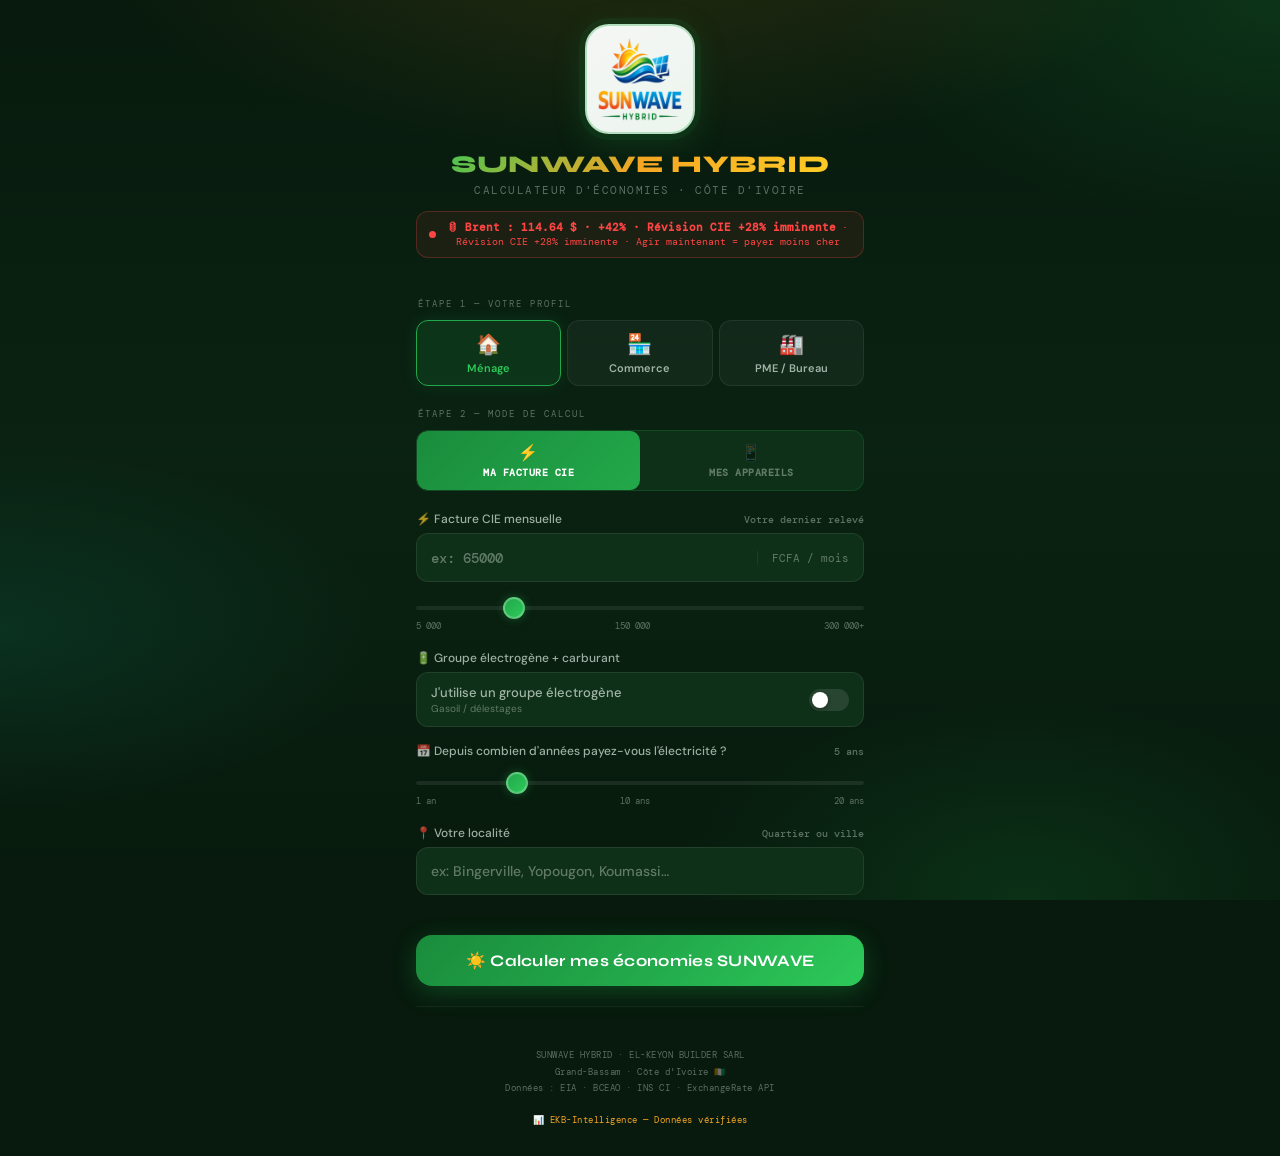
==== Calculateur.html @ 0685ce22 "Ajout calculateur SUNWAVE" ====
<!DOCTYPE html>
<html lang="fr">
<head>
<meta charset="UTF-8">
<meta name="viewport" content="width=device-width,initial-scale=1,maximum-scale=1,user-scalable=no,viewport-fit=cover">
<meta name="theme-color" content="#071A0D">
<meta name="apple-mobile-web-app-capable" content="yes">
<meta name="description" content="Calculez vos économies avec SUNWAVE HYBRID — Énergie solaire Côte d'Ivoire">
<title>SUNWAVE — Calculateur d'Économies</title>
<link href="https://fonts.googleapis.com/css2?family=Syne:wght@400;600;700;800&family=DM+Sans:wght@300;400;500;600&family=DM+Mono:wght@400;500&display=swap" rel="stylesheet">
<style>
/* ═══════════════════════════════════════════════
   SUNWAVE HYBRID — Calculateur d'Économies
   Design : African Solar Premium · Mobile-first
   ═══════════════════════════════════════════════ */
:root{
  /* Soleil */
  --sun:#F5A623; --sun2:#FF7A00; --sun3:#FFD426;
  /* Vert SUNWAVE — couleur principale */
  --leaf:#1A8C3C; --leaf2:#22A84A; --leaf3:#2DC95A;
  --leaf-light:#E8F7EC; --leaf-pale:#F0FAF2;
  /* Ciel / accent */
  --sky:#18CFAA; --sky2:#0BA888;
  /* Fond — vert très sombre, pas noir */
  --dark:#071A0D; --dark2:#0A2212; --dark3:#0D2A17;
  --panel:#0F3018; --panel2:#123820;
  /* Texte sur fond vert sombre */
  --txt:#E6F5EA; --txt2:rgba(230,245,234,.68); --txt3:rgba(230,245,234,.38);
  /* Status */
  --green:#2DC95A; --green2:#00E896;
  --red:#FF4444; --orange:#FF8C35;
  /* Bordures vertes */
  --border:rgba(34,168,74,.2); --border2:rgba(34,168,74,.4);
  --border-sun:rgba(245,166,35,.25);
  --r:16px; --r2:12px; --r3:8px;
  --safeB:env(safe-area-inset-bottom,12px);
}
*{margin:0;padding:0;box-sizing:border-box;-webkit-tap-highlight-color:transparent;}
html{scroll-behavior:smooth;}
body{
  font-family:'DM Sans',sans-serif;
  background:var(--dark);
  color:var(--txt);
  min-height:100vh;
  overflow-x:hidden;
}

/* ── FOND ANIMÉ ── */
body::before{
  content:'';position:fixed;inset:0;z-index:0;
  background:
    radial-gradient(ellipse 80% 50% at 50% -10%, rgba(245,166,35,.14) 0%, transparent 55%),
    radial-gradient(ellipse 70% 50% at 100% 0%, rgba(34,168,74,.18) 0%, transparent 50%),
    radial-gradient(ellipse 60% 40% at 0% 70%, rgba(24,207,170,.1) 0%, transparent 50%),
    radial-gradient(ellipse 50% 40% at 80% 100%, rgba(26,140,60,.2) 0%, transparent 55%),
    linear-gradient(180deg,#071A0D 0%,#0A2212 50%,#071A0D 100%);
  pointer-events:none;
}

/* Particules solaires */
.solar-particles{position:fixed;inset:0;z-index:-1;pointer-events:none;overflow:hidden;}
.sp{position:absolute;border-radius:50%;animation:float linear infinite;}
@keyframes float{
  0%{transform:translateY(110vh) rotate(0deg);opacity:0;}
  10%{opacity:.6;}
  90%{opacity:.3;}
  100%{transform:translateY(-10vh) rotate(360deg);opacity:0;}
}

/* ── WRAPPER ── */
.wrap{position:relative;z-index:2;max-width:480px;margin:0 auto;padding:0 16px calc(var(--safeB) + 20px);}

/* ── HEADER ── */
.header{
  padding:24px 0 20px;
  text-align:center;
}
.logo-wrap{
  width:110px;height:110px;margin:0 auto 16px;
  border-radius:24px;overflow:hidden;
  background:linear-gradient(145deg,rgba(255,255,255,.96),rgba(240,250,242,.98));
  border:2px solid rgba(34,168,74,.3);
  box-shadow:
    0 0 0 6px rgba(34,168,74,.08),
    0 8px 32px rgba(26,140,60,.25),
    0 2px 8px rgba(0,0,0,.15);
  display:flex;align-items:center;justify-content:center;
  padding:10px;
}
.logo-wrap img{width:100%;height:100%;object-fit:contain;display:block;}
.brand{font-family:'Syne',sans-serif;font-size:24px;font-weight:800;
  background:linear-gradient(135deg,var(--leaf3),var(--sun),var(--sun3));
  -webkit-background-clip:text;-webkit-text-fill-color:transparent;
  letter-spacing:.5px;margin-bottom:4px;}
.tagline{font-size:11px;color:var(--txt3);letter-spacing:1.5px;text-transform:uppercase;
  font-family:'DM Mono',monospace;margin-bottom:14px;}

/* ── ALERTE MARCHÉ ── */
.market-alert{
  display:flex;align-items:center;gap:8px;
  background:rgba(255,68,68,.08);border:1px solid rgba(255,68,68,.25);
  border-radius:var(--r2);padding:8px 12px;margin-bottom:20px;
  animation:pulseAlert 3s ease-in-out infinite;
}
@keyframes pulseAlert{0%,100%{border-color:rgba(255,68,68,.25)}50%{border-color:rgba(255,68,68,.5)}}
.ma-dot{width:7px;height:7px;border-radius:50%;background:var(--red);flex-shrink:0;
  animation:blink 1s steps(1) infinite;}
@keyframes blink{0%,100%{opacity:1}50%{opacity:.2}}
.ma-txt{font-family:'DM Mono',monospace;font-size:10px;color:var(--red);flex:1;line-height:1.4;}
.ma-brent{font-weight:700;font-size:11px;}

/* ── PROFIL SELECTOR ── */
.section-label{
  font-family:'DM Mono',monospace;font-size:9px;letter-spacing:2px;
  text-transform:uppercase;color:var(--txt3);margin-bottom:10px;
  padding-left:2px;
}
.profile-tabs{display:grid;grid-template-columns:repeat(3,1fr);gap:6px;margin-bottom:22px;}
.ptab{
  padding:10px 6px;border-radius:var(--r2);border:1.5px solid rgba(255,255,255,.07);
  background:rgba(255,255,255,.04);text-align:center;cursor:pointer;
  transition:all .2s;user-select:none;-webkit-user-select:none;
  font-family:inherit;color:inherit;width:100%;
  display:flex;flex-direction:column;align-items:center;justify-content:center;
}
.ptab *{pointer-events:none;}
.ptab-profile *{pointer-events:none;}
.ptab-amp *{pointer-events:none;}
.ptab:active{transform:scale(.96);}
.ptab.active{
  background:rgba(34,168,74,.15);border-color:var(--leaf2);
  box-shadow:0 0 16px rgba(34,168,74,.15);
}
.ptab-ico{font-size:20px;display:block;margin-bottom:4px;}
.ptab-lbl{font-size:11px;font-weight:600;color:var(--txt2);}
.ptab.active .ptab-lbl{color:var(--leaf3);}

/* ── INPUTS ── */
.input-group{margin-bottom:16px;}
.ig-label{
  font-size:12px;font-weight:500;color:var(--txt2);
  margin-bottom:6px;display:flex;align-items:center;gap:5px;
}
.ig-tip{font-size:10px;color:var(--txt3);margin-left:auto;font-family:'DM Mono',monospace;}
.input-row{display:flex;align-items:center;gap:0;
  background:var(--panel);border:1.5px solid rgba(255,255,255,.08);
  border-radius:var(--r2);overflow:hidden;transition:border-color .2s;}
.input-row:focus-within{border-color:var(--sun);}
.input-row input{
  flex:1;padding:13px 14px;background:transparent;border:none;outline:none;
  font-family:'DM Mono',monospace;font-size:16px;font-weight:500;color:var(--txt);
}
.input-row input::placeholder{color:var(--txt3);font-size:14px;}
.input-unit{
  padding:0 14px;font-family:'DM Mono',monospace;font-size:11px;
  color:var(--txt3);white-space:nowrap;border-left:1px solid rgba(255,255,255,.06);
}

/* Slider */
.slider-wrap{padding:4px 0 2px;}
.slider{
  width:100%;height:4px;border-radius:2px;
  background:rgba(255,255,255,.08);outline:none;
  -webkit-appearance:none;cursor:pointer;
}
.slider::-webkit-slider-thumb{
  -webkit-appearance:none;width:22px;height:22px;border-radius:50%;
  background:linear-gradient(135deg,var(--leaf2),var(--leaf3));
  box-shadow:0 0 10px rgba(34,168,74,.4);cursor:pointer;
  border:2px solid rgba(255,255,255,.25);
}
.slider-vals{display:flex;justify-content:space-between;
  font-family:'DM Mono',monospace;font-size:9px;color:var(--txt3);margin-top:5px;}

/* Toggle groupe */
.toggle-row{display:flex;align-items:center;justify-content:space-between;
  padding:11px 14px;background:var(--panel);border:1.5px solid rgba(255,255,255,.08);
  border-radius:var(--r2);cursor:pointer;transition:all .2s;}
.toggle-row.on{background:rgba(245,166,35,.08);border-color:rgba(245,166,35,.25);}
.tr-label{font-size:13px;font-weight:500;color:var(--txt2);}
.tr-sub{font-size:10px;color:var(--txt3);margin-top:1px;}
.tr-toggle{width:40px;height:22px;border-radius:11px;background:rgba(255,255,255,.1);
  position:relative;transition:background .2s;flex-shrink:0;}
.tr-toggle.on{background:var(--leaf2);}
.tr-knob{position:absolute;top:3px;left:3px;width:16px;height:16px;border-radius:50%;
  background:#fff;transition:transform .2s;box-shadow:0 1px 4px rgba(0,0,0,.3);}
.tr-toggle.on .tr-knob{transform:translateX(18px);}

/* ── BOUTON CALCULER ── */
.btn-calc{
  width:100%;padding:16px;margin:24px 0 0;border:none;border-radius:var(--r);
  background:linear-gradient(135deg,var(--leaf),var(--leaf2),var(--leaf3));
  font-family:'Syne',sans-serif;font-size:16px;font-weight:700;
  color:#fff;cursor:pointer;letter-spacing:.3px;
  box-shadow:0 6px 24px rgba(34,168,74,.3);
  transition:all .2s;position:relative;overflow:hidden;
}
.btn-calc::after{
  content:'';position:absolute;inset:0;
  background:linear-gradient(135deg,rgba(255,255,255,.15),transparent);
  opacity:0;transition:opacity .2s;
}
.btn-calc:active{transform:scale(.98);box-shadow:0 2px 12px rgba(245,166,35,.2);}
.btn-calc:active::after{opacity:1;}

/* ── RÉSULTATS ── */
.results{
  margin-top:24px;display:none;
  animation:slideUp .4s cubic-bezier(.16,1,.3,1);
}
.results.show{display:block;}
@keyframes slideUp{from{opacity:0;transform:translateY(20px)}to{opacity:1;transform:none}}

/* Header résultat */
.result-header{
  background:linear-gradient(135deg,rgba(0,232,150,.08),rgba(24,207,170,.05));
  border:1px solid rgba(0,232,150,.2);border-radius:var(--r);
  padding:18px;margin-bottom:12px;text-align:center;
}
.rh-label{font-family:'DM Mono',monospace;font-size:9px;letter-spacing:2px;
  text-transform:uppercase;color:var(--green);margin-bottom:6px;}
.rh-pack{font-family:'Syne',sans-serif;font-size:20px;font-weight:800;color:var(--sun);margin-bottom:2px;}
.rh-desc{font-size:12px;color:var(--txt3);}

/* Grille KPI résultats */
.res-grid{display:grid;grid-template-columns:1fr 1fr;gap:8px;margin-bottom:12px;}
.res-card{background:var(--panel);border:1px solid rgba(34,168,74,.12);
  border-radius:var(--r2);padding:13px;}
.rc-label{font-family:'DM Mono',monospace;font-size:8px;letter-spacing:1px;
  text-transform:uppercase;color:var(--txt3);margin-bottom:6px;}
.rc-val{font-family:'Syne',sans-serif;font-size:20px;font-weight:800;line-height:1;}
.rc-sub{font-size:10px;color:var(--txt3);margin-top:3px;}
.rc-green{color:var(--green2);}
.rc-sun{color:var(--sun);}
.rc-sky{color:var(--sky);}
.rc-red{color:var(--red);}

/* Comparaison 5 ans */
.comparison{background:var(--panel);border:1px solid rgba(255,255,255,.07);
  border-radius:var(--r2);padding:14px;margin-bottom:12px;}
.comp-title{font-family:'DM Mono',monospace;font-size:9px;letter-spacing:1.5px;
  text-transform:uppercase;color:var(--txt3);margin-bottom:12px;}
.comp-row{display:flex;align-items:center;gap:10px;margin-bottom:8px;}
.comp-row:last-child{margin-bottom:0;}
.cr-label{font-size:12px;color:var(--txt2);width:100px;flex-shrink:0;}
.cr-bar-wrap{flex:1;height:8px;background:rgba(255,255,255,.06);border-radius:4px;overflow:hidden;}
.cr-bar{height:100%;border-radius:4px;transition:width 1.2s cubic-bezier(.16,1,.3,1);}
.cr-val{font-family:'DM Mono',monospace;font-size:11px;font-weight:600;
  text-align:right;flex-shrink:0;min-width:70px;}

/* Alerte tension marché */
.market-tension{
  background:rgba(255,140,53,.07);border:1px solid rgba(255,140,53,.2);
  border-radius:var(--r2);padding:12px;margin-bottom:12px;
}
.mt-header{display:flex;align-items:center;gap:7px;margin-bottom:6px;}
.mt-ico{font-size:14px;}
.mt-title{font-family:'DM Mono',monospace;font-size:9px;letter-spacing:1.5px;
  text-transform:uppercase;color:var(--orange);font-weight:700;}
.mt-body{font-size:11px;color:var(--txt2);line-height:1.7;}
.mt-highlight{color:var(--orange);font-weight:600;}
.mt-red{color:var(--red);font-weight:700;}

/* CTA WhatsApp */
.cta-wrap{margin-top:8px;}
.btn-whatsapp{
  width:100%;padding:15px 20px;border:none;border-radius:var(--r);
  background:linear-gradient(135deg,#128C7E,#25D366);
  font-family:'Syne',sans-serif;font-size:15px;font-weight:700;
  color:#fff;cursor:pointer;letter-spacing:.3px;
  box-shadow:0 6px 20px rgba(37,211,102,.2);
  display:flex;align-items:center;justify-content:center;gap:8px;
  text-decoration:none;transition:all .2s;
}
.btn-whatsapp:active{transform:scale(.98);}
.btn-wa-ico{font-size:20px;}

.cta-note{text-align:center;font-size:10px;color:var(--txt3);margin-top:8px;
  font-family:'DM Mono',monospace;}

/* Recommencer */
.btn-reset{
  width:100%;padding:12px;margin-top:8px;border:1.5px solid rgba(255,255,255,.1);
  border-radius:var(--r2);background:transparent;font-family:'DM Sans',sans-serif;
  font-size:13px;color:var(--txt3);cursor:pointer;transition:all .2s;
}
.btn-reset:active{background:rgba(255,255,255,.04);}

/* Footer */
.footer{text-align:center;padding:20px 0 8px;
  font-family:'DM Mono',monospace;font-size:9px;color:var(--txt3);
  letter-spacing:.5px;line-height:1.8;}
.footer a{color:var(--sun);text-decoration:none;}

/* Divider */
.divider{height:1px;background:rgba(255,255,255,.06);margin:20px 0;}

/* Séparateur section */
.section-sep{display:flex;align-items:center;gap:10px;margin:18px 0 14px;}
.sep-line{flex:1;height:1px;background:rgba(255,255,255,.06);}
.sep-ico{font-size:16px;}

/* Highlight économie totale */
.eco-hero{
  background:linear-gradient(135deg,rgba(45,201,90,.12),rgba(0,232,150,.07));
  border:1px solid rgba(45,201,90,.3);border-radius:var(--r);
  padding:16px;text-align:center;margin-bottom:12px;
}
.eco-hero-label{font-family:'DM Mono',monospace;font-size:9px;letter-spacing:2px;
  text-transform:uppercase;color:var(--leaf3);margin-bottom:6px;}
.eco-hero-val{font-family:'Syne',sans-serif;font-size:36px;font-weight:800;
  color:var(--leaf3);line-height:1;margin-bottom:4px;}
.eco-hero-sub{font-size:12px;color:var(--txt3);}
.eco-hero-5ans{font-family:'Syne',sans-serif;font-size:14px;font-weight:700;
  color:var(--sky);margin-top:8px;}
/* ══════════════════════════════════════════
   SIMULATEUR APPAREILS
   ══════════════════════════════════════════ */

/* Bouton bascule mode */
.mode-toggle-wrap{
  display:flex;gap:0;margin-bottom:20px;
  background:var(--panel);border:1.5px solid var(--border);
  border-radius:var(--r2);overflow:hidden;
}
.mode-btn{
  flex:1;padding:11px 8px;text-align:center;cursor:pointer;
  font-family:'DM Mono',monospace;font-size:10px;font-weight:600;
  letter-spacing:.5px;text-transform:uppercase;color:var(--txt3);
  transition:all .2s;border:none;background:transparent;
  user-select:none;-webkit-user-select:none;
}
.mode-btn *{pointer-events:none;}
.mode-btn.active{
  background:linear-gradient(135deg,var(--leaf),var(--leaf2));
  color:#fff;border-radius:calc(var(--r2) - 2px);
}
.mode-btn .mb-ico{font-size:16px;display:block;margin-bottom:3px;}

@keyframes pgIn{from{opacity:0;transform:translateY(6px)}to{opacity:1;transform:none}}
/* Panel mode */
.mode-panel{display:none;}
.mode-panel.active{display:block;animation:pgIn .25s ease;}

/* Grille appareils */
.appareils-grid{display:flex;flex-direction:column;gap:8px;margin-bottom:16px;}

.appareil-card{
  background:var(--panel);border:1.5px solid rgba(255,255,255,.06);
  border-radius:var(--r2);overflow:hidden;transition:border-color .2s;
}
.appareil-card.has-qty{border-color:var(--leaf);box-shadow:0 0 12px rgba(34,168,74,.1);}

.ac-header{
  display:flex;align-items:center;gap:10px;padding:11px 12px;cursor:pointer;
}
.ac-ico{font-size:22px;flex-shrink:0;width:32px;text-align:center;}
.ac-info{flex:1;}
.ac-nom{font-size:13px;font-weight:600;color:var(--txt);}
.ac-watts{font-family:'DM Mono',monospace;font-size:9px;color:var(--txt3);margin-top:1px;}
.ac-right{display:flex;align-items:center;gap:8px;flex-shrink:0;}

/* Stepper +/- */
.stepper{display:flex;align-items:center;gap:0;
  background:rgba(255,255,255,.06);border-radius:20px;overflow:hidden;}
.step-btn{
  width:30px;height:30px;border:none;background:transparent;
  color:var(--txt2);font-size:18px;cursor:pointer;
  display:flex;align-items:center;justify-content:center;
  transition:background .15s;font-weight:300;
}
.step-btn:active{background:rgba(34,168,74,.2);}
.step-val{
  font-family:'DM Mono',monospace;font-size:14px;font-weight:700;
  color:var(--txt);min-width:24px;text-align:center;
}
.appareil-card.has-qty .step-val{color:var(--leaf3);}

/* Options puissance (dépliable) */
.ac-options{
  display:none;padding:0 12px 12px;
  border-top:1px solid rgba(255,255,255,.05);
}
.ac-options.open{display:block;}
.ac-opt-label{font-family:'DM Mono',monospace;font-size:9px;color:var(--txt3);
  letter-spacing:1px;text-transform:uppercase;margin-bottom:7px;padding-top:10px;}
.power-chips{display:flex;gap:6px;flex-wrap:wrap;}
.pchip{
  padding:5px 12px;border-radius:20px;border:1.5px solid rgba(255,255,255,.08);
  background:rgba(255,255,255,.04);font-family:'DM Mono',monospace;
  font-size:10px;color:var(--txt3);cursor:pointer;transition:all .15s;
}
.pchip.sel{background:rgba(34,168,74,.15);border-color:var(--leaf2);color:var(--leaf3);}

/* Heures d'utilisation */
.ac-heures{display:flex;align-items:center;gap:8px;margin-top:10px;}
.ac-h-label{font-size:11px;color:var(--txt2);flex:1;}
.ac-h-val{font-family:'DM Mono',monospace;font-size:11px;color:var(--sun);
  font-weight:700;min-width:28px;text-align:right;}

/* Total kWh live */
.kwh-live{
  background:rgba(245,166,35,.07);border:1px solid rgba(245,166,35,.2);
  border-radius:var(--r2);padding:12px 14px;margin-bottom:14px;
  display:flex;align-items:center;gap:10px;
}
.kwhl-ico{font-size:20px;flex-shrink:0;}
.kwhl-body{flex:1;}
.kwhl-label{font-family:'DM Mono',monospace;font-size:9px;color:var(--txt3);
  letter-spacing:1px;text-transform:uppercase;margin-bottom:3px;}
.kwhl-val{font-family:'Syne',sans-serif;font-size:22px;font-weight:800;color:var(--sun);}
.kwhl-sub{font-size:10px;color:var(--txt3);margin-top:1px;}
.kwhl-right{text-align:right;flex-shrink:0;}
.kwhl-fcfa{font-family:'Syne',sans-serif;font-size:16px;font-weight:700;color:var(--leaf3);}
.kwhl-fcfa-label{font-size:9px;color:var(--txt3);font-family:'DM Mono',monospace;}

/* Bouton "utiliser ce calcul" */
.btn-use-sim{
  width:100%;padding:12px;border:1.5px solid var(--leaf2);
  border-radius:var(--r2);background:rgba(34,168,74,.08);
  font-family:'DM Sans',sans-serif;font-size:13px;font-weight:600;
  color:var(--leaf3);cursor:pointer;transition:all .2s;
  display:flex;align-items:center;justify-content:center;gap:6px;
}
.btn-use-sim:active{background:rgba(34,168,74,.15);}
</style>
</head>
<body>

<!-- Particules solaires -->
<div class="solar-particles" id="particles"></div>

<div class="wrap">

  <!-- ── HEADER ── -->
  <div class="header">
    <div class="logo-wrap">
      <img src="[data-uri]" alt="SUNWAVE HYBRID">
    </div>
    <div class="brand">SUNWAVE HYBRID</div>
    <div class="tagline">Calculateur d'Économies · Côte d'Ivoire</div>

    <!-- Alerte marché live -->
    <div class="market-alert">
      <div class="ma-dot"></div>
      <div class="ma-txt">
        <span class="ma-brent" id="brent-display">🛢 Brent : chargement...</span>
        · Révision CIE +28% imminente · Agir maintenant = payer moins cher
      </div>
    </div>
  </div>

  <!-- ── ÉTAPE 1 : PROFIL ── -->
  <div class="section-label">Étape 1 — Votre profil</div>
  <div class="profile-tabs">
    <button class="ptab ptab-profile active" onclick="setProfile('menage')" id="tab-menage" type="button">
      <span class="ptab-ico">🏠</span>
      <span class="ptab-lbl">Ménage</span>
    </button>
    <button class="ptab ptab-profile" onclick="setProfile('commerce')" id="tab-commerce" type="button">
      <span class="ptab-ico">🏪</span>
      <span class="ptab-lbl">Commerce</span>
    </button>
    <button class="ptab ptab-profile" onclick="setProfile('pme')" id="tab-pme" type="button">
      <span class="ptab-ico">🏭</span>
      <span class="ptab-lbl">PME / Bureau</span>
    </button>
  </div>

  <!-- ── ÉTAPE 2 : MODE DE CALCUL ── -->
  <div class="section-label">Étape 2 — Mode de calcul</div>

  <div class="mode-toggle-wrap">
    <button class="mode-btn active" id="mode-btn-cie" onclick="setMode('cie')">
      <span class="mb-ico">⚡</span>Ma facture CIE
    </button>
    <button class="mode-btn" id="mode-btn-appareils" onclick="setMode('appareils')">
      <span class="mb-ico">📱</span>Mes appareils
    </button>
  </div>

  <!-- ══ MODE A : FACTURE CIE ══ -->
  <div class="mode-panel active" id="panel-cie">

    <!-- Facture CIE -->
    <div class="input-group">
      <div class="ig-label">
        ⚡ Facture CIE mensuelle
        <span class="ig-tip">Votre dernier relevé</span>
      </div>
      <div class="input-row">
        <input type="number" id="cie-input" placeholder="ex: 65000" inputmode="numeric"
          oninput="updateSliderFromInput('cie')" min="5000" max="500000">
        <div class="input-unit">FCFA / mois</div>
      </div>
      <div class="slider-wrap" style="margin-top:8px">
        <input type="range" class="slider" id="cie-slider"
          min="5000" max="300000" step="5000" value="65000"
          oninput="updateInputFromSlider('cie')">
        <div class="slider-vals"><span>5 000</span><span>150 000</span><span>300 000+</span></div>
      </div>
    </div>

    <!-- Groupe électrogène -->
    <div class="input-group" id="groupe-section">
      <div class="ig-label">🔋 Groupe électrogène + carburant</div>
      <div class="toggle-row" id="groupe-toggle" onclick="toggleGroupe()">
        <div>
          <div class="tr-label">J'utilise un groupe électrogène</div>
          <div class="tr-sub">Gasoil / délestages</div>
        </div>
        <div class="tr-toggle" id="groupe-knob"><div class="tr-knob"></div></div>
      </div>
      <div id="groupe-input-wrap" style="display:none;margin-top:8px">
        <div class="input-row">
          <input type="number" id="groupe-input" placeholder="ex: 45000" inputmode="numeric"
            oninput="updateSliderFromInput('groupe')" min="0" max="300000">
          <div class="input-unit">FCFA / mois</div>
        </div>
        <div class="slider-wrap" style="margin-top:8px">
          <input type="range" class="slider" id="groupe-slider"
            min="0" max="200000" step="5000" value="45000"
            oninput="updateInputFromSlider('groupe')">
          <div class="slider-vals"><span>0</span><span>100 000</span><span>200 000+</span></div>
        </div>
      </div>
    </div>

  </div><!-- /panel-cie -->

  <!-- ══ MODE B : SIMULATEUR APPAREILS ══ -->
  <div class="mode-panel" id="panel-appareils">

    <div style="font-size:11px;color:var(--txt3);margin-bottom:14px;font-family:'DM Mono',monospace;line-height:1.6;">
      Renseignez vos appareils · le système calcule votre consommation réelle et estime votre facture CIE.
    </div>

    <!-- Calibre compteur à carte -->
    <div class="input-group" style="margin-bottom:14px;">
      <div class="ig-label">⚡ Calibre de votre compteur CIE
        <span class="ig-tip">Sur votre compteur ou reçu de recharge</span>
      </div>
      <div style="display:grid;grid-template-columns:repeat(3,1fr);gap:6px;">
        <button class="ptab ptab-amp" id="amp-5" onclick="setAmperag(5)" type="button"
          style="padding:8px 4px;">
          <span class="ptab-ico" style="font-size:16px;">🔌</span>
          <span class="ptab-lbl">5 Ampères</span>
          <div style="font-size:9px;color:var(--txt3);margin-top:2px;">Studio · Chambre</div>
        </button>
        <button class="ptab ptab-amp active" id="amp-10" onclick="setAmperag(10)" type="button"
          style="padding:8px 4px;">
          <span class="ptab-ico" style="font-size:16px;">🔌</span>
          <span class="ptab-lbl">10 Ampères</span>
          <div style="font-size:9px;color:var(--txt3);margin-top:2px;">Maison standard</div>
        </button>
        <button class="ptab ptab-amp" id="amp-20" onclick="setAmperag(20)" type="button"
          style="padding:8px 4px;">
          <span class="ptab-ico" style="font-size:16px;">🔌</span>
          <span class="ptab-lbl">20 Ampères</span>
          <div style="font-size:9px;color:var(--txt3);margin-top:2px;">Villa · Commerce</div>
        </button>
      </div>
      <div id="amp-info" style="margin-top:8px;padding:7px 10px;background:rgba(34,168,74,.06);
        border-radius:8px;border-left:2px solid rgba(34,168,74,.2);
        font-size:10px;color:var(--txt3);font-family:'DM Mono',monospace;line-height:1.5;">
        💡 Compteur 10A · Puissance max instantanée : 2 200W · Compatible avec clim 1 unité + frigo + éclairage
      </div>
    </div>

    <!-- Total kWh live -->
    <div class="kwh-live" id="kwh-live-box">
      <div class="kwhl-ico">⚡</div>
      <div class="kwhl-body">
        <div class="kwhl-label">Consommation estimée</div>
        <div class="kwhl-val" id="kwh-total-val">0 kWh</div>
        <div class="kwhl-sub">/mois · <span id="kwh-appareils-count">0 appareil</span></div>
      </div>
      <div class="kwhl-right">
        <div class="kwhl-fcfa" id="kwh-fcfa-val">0 F</div>
        <div class="kwhl-fcfa-label">facture CIE est.</div>
      </div>
    </div>

    <!-- Grille appareils -->
    <div class="appareils-grid" id="appareils-grid">
      <!-- Généré par JS -->
    </div>

    <!-- Bouton transférer vers calcul -->
    <button class="btn-use-sim" onclick="utiliserSimulateur()">
      ✓ Utiliser ces données pour calculer
    </button>

    <!-- Groupe séparé (mode appareils) -->
    <div class="input-group" style="margin-top:12px;">
      <div class="ig-label">🔋 Groupe électrogène + carburant</div>
      <div class="toggle-row" id="groupe-toggle-b" onclick="toggleGroupeB()">
        <div>
          <div class="tr-label">J'utilise un groupe électrogène</div>
          <div class="tr-sub">Gasoil / délestages</div>
        </div>
        <div class="tr-toggle" id="groupe-knob-b"><div class="tr-knob"></div></div>
      </div>
      <div id="groupe-input-wrap-b" style="display:none;margin-top:8px">
        <div class="input-row">
          <input type="number" id="groupe-input-b" placeholder="ex: 45000" inputmode="numeric"
            min="0" max="300000">
          <div class="input-unit">FCFA / mois</div>
        </div>
      </div>
    </div>

  </div><!-- /panel-appareils -->

  <!-- ── DURÉE (commun aux 2 modes) ── -->
  <div class="input-group">
    <div class="ig-label">
      📅 Depuis combien d'années payez-vous l'électricité ?
      <span class="ig-tip" id="duree-display">5 ans</span>
    </div>
    <div class="slider-wrap">
      <input type="range" class="slider" id="duree-slider"
        min="1" max="20" step="1" value="5"
        oninput="updateDuree(this.value)">
      <div class="slider-vals"><span>1 an</span><span>10 ans</span><span>20 ans</span></div>
    </div>
  </div>

  <!-- ── LOCALITÉ ── -->
  <div class="input-group">
    <div class="ig-label">
      📍 Votre localité
      <span class="ig-tip">Quartier ou ville</span>
    </div>
    <div class="input-row">
      <input type="text" id="localite-input"
        placeholder="ex: Bingerville, Yopougon, Koumassi…"
        autocomplete="off" autocorrect="off"
        style="flex:1;padding:13px 14px;background:transparent;border:none;outline:none;
               font-family:'DM Sans',sans-serif;font-size:15px;color:var(--txt);">
    </div>
  </div>

  <!-- ── CALCULER ── -->
  <button class="btn-calc" onclick="calculer()">
    ☀️ Calculer mes économies SUNWAVE
  </button>

  <!-- ── RÉSULTATS ── -->
  <div class="results" id="results">

    <!-- Pack recommandé -->
    <div class="section-sep"><div class="sep-line"></div><div class="sep-ico">⚡</div><div class="sep-line"></div></div>

    <div class="result-header">
      <div class="rh-label">Pack recommandé pour vous</div>
      <div class="rh-pack" id="res-pack-nom">Pack Essentiel</div>
      <div class="rh-desc" id="res-pack-desc">10h d'autonomie · Idéal maison 3-5 pièces</div>
    </div>

    <!-- Hero économie -->
    <div class="eco-hero">
      <div class="eco-hero-label">Vous économisez chaque mois</div>
      <div class="eco-hero-val" id="res-eco-mensuelle">— FCFA</div>
      <div class="eco-hero-sub">comparé à CIE + groupe actuel</div>
      <div class="eco-hero-5ans" id="res-eco-5ans">Sur 5 ans : — FCFA économisés</div>
    </div>

    <!-- Grille KPIs -->
    <div class="res-grid">
      <div class="res-card">
        <div class="rc-label">Votre Pack</div>
        <div class="rc-val rc-sun" id="res-mensualite" style="font-size:14px;">—</div>
        <div class="rc-sub" id="res-mensualite-sub">solution recommandée</div>
      </div>
      <div class="res-card">
        <div class="rc-label">Retour investissement</div>
        <div class="rc-val rc-sky" id="res-roi">—</div>
        <div class="rc-sub">mois pour rentabiliser</div>
      </div>
      <div class="res-card">
        <div class="rc-label">Après 20 mois</div>
        <div class="rc-val rc-green">~0 F</div>
        <div class="rc-sub">quasi-gratuit 25 ans</div>
      </div>
      <div class="res-card">
        <div class="rc-label">Argent perdu avant</div>
        <div class="rc-val rc-red" id="res-perdu">—</div>
        <div class="rc-sub" id="res-perdu-duree">sur vos années passées</div>
      </div>
    </div>

    <!-- Comparaison 5 ans -->
    <div class="comparison">
      <div class="comp-title">Comparaison sur 5 ans</div>
      <div class="comp-row">
        <div class="cr-label" style="color:var(--red)">Sans SUNWAVE</div>
        <div class="cr-bar-wrap"><div class="cr-bar" id="bar-sans" style="background:var(--red);width:0%"></div></div>
        <div class="cr-val" style="color:var(--red)" id="val-sans">—</div>
      </div>
      <div class="comp-row">
        <div class="cr-label" style="color:var(--sun)">Avec SUNWAVE</div>
        <div class="cr-bar-wrap"><div class="cr-bar" id="bar-avec" style="background:linear-gradient(90deg,var(--sun2),var(--sun));width:0%"></div></div>
        <div class="cr-val" style="color:var(--sun)" id="val-avec">—</div>
      </div>
      <div class="comp-row">
        <div class="cr-label" style="color:var(--green)">✓ Vous gagnez</div>
        <div class="cr-bar-wrap"><div class="cr-bar" id="bar-gain" style="background:var(--green);width:0%"></div></div>
        <div class="cr-val" style="color:var(--green)" id="val-gain">—</div>
      </div>
    </div>

    <!-- Alerte tension marché -->
    <div class="market-tension">
      <div class="mt-header">
        <div class="mt-ico">⚠️</div>
        <div class="mt-title">Indicateur tension marché — Live</div>
      </div>
      <div class="mt-body" id="market-tension-txt">
        Chargement des données marché...
      </div>
    </div>

    <!-- CTA WhatsApp -->
    <div class="cta-wrap">
      <a class="btn-whatsapp" id="wa-link" href="#" target="_blank">
        <span class="btn-wa-ico">💬</span>
        Discuter de mon résultat sur WhatsApp
      </a>
      <div class="cta-note">Réponse sous 1h · Consultation gratuite · Sans engagement</div>
    </div>

    <button class="btn-reset" onclick="resetCalcul()">
      ↺ Refaire un calcul
    </button>

  </div><!-- /results -->

  <div class="divider"></div>

  <!-- Footer -->
  <div class="footer">
    SUNWAVE HYBRID · EL-KEYON BUILDER SARL<br>
    Grand-Bassam · Côte d'Ivoire 🇨🇮<br>
    Données : EIA · BCEAO · INS CI · ExchangeRate API<br>
    <br>
    <a href="https://ekb-intelligence-kappa.vercel.app">📊 EKB-Intelligence — Données vérifiées</a>
  </div>

</div><!-- /wrap -->

<script>
/* ═══════════════════════════════════════════════
   SUNWAVE CALCULATEUR — Moteur de calcul
   Base fixe vérifiée + Données live
   ═══════════════════════════════════════════════ */

// ── CATALOGUE COMPLET PACKS SUNWAVE (11 packs officiels — Dashboard EKB) ──
// Prix total ÷ 20 mois = mensualité PAYGO
// Source : Dashboard EKB-Intelligence · Page Terrain · Formulaire client
const PACKS_CATALOGUE = [
  // ── MÉNAGE ENTRÉE ──
  {nom:'Nano Starter',      prix:840000,   mensualite:42000,  profils:['menage'],
   minCIE:0,       maxCIE:52499,
   autonomie:'4-6h',   kwh:0.6, desc:'Éclairage LED + 2 prises · Studio / chambre unique'},

  {nom:'Nano Starter Plus', prix:1050000,  mensualite:52500,  profils:['menage'],
   minCIE:52500,   maxCIE:60499,
   autonomie:'6-8h',   kwh:1,   desc:'Éclairage + TV + chargeurs · Petit appartement'},

  {nom:'Micro Starter',     prix:1210000,  mensualite:60500,  profils:['menage'],
   minCIE:60500,   maxCIE:72999,
   autonomie:'8-10h',  kwh:1.5, desc:'Éclairage + TV + ventilateurs · Maison 2-3 pièces'},

  {nom:'Micro Starter +',   prix:1460000,  mensualite:73000,  profils:['menage'],
   minCIE:73000,   maxCIE:87499,
   autonomie:'10h',    kwh:2,   desc:'Éclairage + TV + frigo · Maison 3 pièces confort'},

  // ── MÉNAGE FONCTIONNAIRE (packs ★ prioritaires) ──
  {nom:'Fonct. Essentiel',  prix:1750000,  mensualite:87500,  profils:['menage'],
   minCIE:87500,   maxCIE:149999,
   autonomie:'10-12h', kwh:3,   desc:'★ Pack fonctionnaire · Clim 1 unité + frigo + éclairage'},

  {nom:'Fonct. Confort',    prix:3000000,  mensualite:150000, profils:['menage'],
   minCIE:150000,  maxCIE:204999,
   autonomie:'14-18h', kwh:5,   desc:'★ Pack fonctionnaire confort · Clim 2 unités + tout confort'},

  // ── COMMERCE ──
  {nom:'Starter Essentiel', prix:4100000,  mensualite:205000, profils:['commerce'],
   minCIE:0,       maxCIE:313749,
   autonomie:'10-12h', kwh:8,   desc:'Boutique · Éclairage + caisse + frigo + clim'},

  {nom:'Starter Confort',   prix:6275000,  mensualite:313750, profils:['commerce'],
   minCIE:313750,  maxCIE:367499,
   autonomie:'16-20h', kwh:15,  desc:'Commerce moyen · Frigos + clims + production continue'},

  // ── PME / INDUSTRIEL ──
  {nom:'Essentiel',         prix:7350000,  mensualite:367500, profils:['commerce','pme'],
   minCIE:0,       maxCIE:643749,
   autonomie:'18-24h', kwh:20,  desc:'PME / Grande boutique · Autonomie quasi-totale'},

  {nom:'Famille',           prix:12875000, mensualite:643750, profils:['pme'],
   minCIE:643750,  maxCIE:754999,
   autonomie:'24h',    kwh:35,  desc:'Unité industrielle légère · Process continu'},

  {nom:'PRO',               prix:15100000, mensualite:755000, profils:['pme'],
   minCIE:755000,  maxCIE:9999999,
   autonomie:'24h',    kwh:50,  desc:'Installation industrielle · Indépendance totale'},
];

// Index par profil — construit dynamiquement depuis le catalogue
const PACKS = {
  menage:   PACKS_CATALOGUE.filter(p => p.profils.includes('menage')),
  commerce: PACKS_CATALOGUE.filter(p => p.profils.includes('commerce')),
  pme:      PACKS_CATALOGUE.filter(p => p.profils.includes('pme')),
};

// ── DONNÉES MARCHÉ FIXES (vérifiées 28 mars 2026) ──
const MARCHE = {
  brent: 114.64,
  brent_avant_guerre: 69,
  hausse_brent_pct: 42,
  cie_hausse_prevue: 28,      // % hausse tarifaire CIE imminente
  groupe_hausse_pct: 35,      // % hausse gasoil groupe
  inflation_uemoa: 4.2,       // % BCEAO
  usd_xof: 622,
  statut_houthis: 'CRITIQUE', // Bab-el-Mandeb menacé
  statut_cie: 'IMMINENT',     // Révision tarifaire
};

// NUMÉRO WHATSAPP SUNWAVE
const WA_NUMBER = '2250711771097';

let currentProfile = 'menage';
let groupeActif = false;
let brentLive = null;
let _simDetail = ''; // déclaré ici pour être disponible dans setProfile()

// ── PARTICULES SOLAIRES ──
function initParticles() {
  const container = document.getElementById('particles');
  const colors = ['rgba(245,166,35,.4)','rgba(255,107,0,.3)','rgba(255,212,38,.35)','rgba(24,207,170,.2)'];
  for(let i = 0; i < 12; i++) {
    const p = document.createElement('div');
    p.className = 'sp';
    const size = Math.random() * 4 + 2;
    p.style.cssText = `
      width:${size}px;height:${size}px;
      left:${Math.random()*100}%;
      background:${colors[Math.floor(Math.random()*colors.length)]};
      animation-duration:${Math.random()*15+10}s;
      animation-delay:-${Math.random()*15}s;
    `;
    container.appendChild(p);
  }
}

// ── FETCH BRENT LIVE ──
async function fetchBrentLive() {
  try {
    const r = await fetch('https://open.er-api.com/v6/latest/USD', {signal:AbortSignal.timeout(6000)});
    const d = await r.json();
    // On utilise le ratio EUR/USD pour affiner l'estimation
    if(d.result === 'success') {
      // Brent estimé (base EIA 114.64 + micro-variation forex)
      const eur = d.rates.EUR || 0.92;
      brentLive = (MARCHE.brent * (1 + (0.92 - eur) * 0.5)).toFixed(2);
      const xof = Math.round(d.rates.XOF);
      document.getElementById('brent-display').textContent =
        `🛢 Brent : ~${brentLive} $ · USD/XOF : ${xof} · +${MARCHE.hausse_brent_pct}% depuis la guerre Iran`;
    }
  } catch(e) {
    document.getElementById('brent-display').textContent =
      `🛢 Brent : ${MARCHE.brent} $ · +${MARCHE.hausse_brent_pct}% · Révision CIE +${MARCHE.cie_hausse_prevue}% imminente`;
  }
}

// ── PROFIL ──
function setProfile(p) {
  currentProfile = p;
  document.querySelectorAll('.ptab-profile').forEach(t => t.classList.remove('active'));
  const tab = document.getElementById('tab-'+p);
  if(tab) tab.classList.add('active');
  const placeholders = {
    menage:   {cie:'ex: 65 000 (entre 42 000 et 205 000)',  groupe:'ex: 40 000'},
    commerce: {cie:'ex: 250 000 (entre 205 000 et 370 000)', groupe:'ex: 100 000'},
    pme:      {cie:'ex: 450 000 (entre 370 000 et 755 000+)', groupe:'ex: 200 000'},
  };
  const ph = placeholders[p] || placeholders.menage;
  const ci = document.getElementById('cie-input');
  const gi = document.getElementById('groupe-input');
  if(ci) ci.placeholder = ph.cie;
  if(gi) gi.placeholder = ph.groupe;
  _simDetail = '';
  resetCalcul();
}

// ── GROUPE TOGGLE ──
function toggleGroupe() {
  groupeActif = !groupeActif;
  const knob = document.getElementById('groupe-knob');
  const toggle = document.getElementById('groupe-toggle');
  const wrap = document.getElementById('groupe-input-wrap');
  knob.classList.toggle('on', groupeActif);
  toggle.classList.toggle('on', groupeActif);
  wrap.style.display = groupeActif ? 'block' : 'none';
}

// ── SLIDERS ──
function updateSliderFromInput(key) {
  const inp = document.getElementById(key+'-input');
  const sld = document.getElementById(key+'-slider');
  if(sld && inp.value) sld.value = Math.min(inp.value, sld.max);
}
function updateInputFromSlider(key) {
  const sld = document.getElementById(key+'-slider');
  const inp = document.getElementById(key+'-input');
  inp.value = sld.value;
}
function updateDuree(v) {
  document.getElementById('duree-display').textContent = v + ' an' + (v>1?'s':'');
}

// ── FORMAT NOMBRE ──
function fmt(n) {
  return Math.round(n).toLocaleString('fr-FR').replace(/\s/g,' ');
}

// ══════════════════════════════════════════════════
// BASE LOCALITÉS CI — Profils délestage et risques
// Sources : CIE · ANARE-CI · rapports terrain SUNWAVE
// ══════════════════════════════════════════════════
const LOCALITES = {
  // Abidjan — communes
  'yopougon':      {freq:'élevée', risque:'FORT',    label:'Yopougon',      zone:'Abidjan'},
  'abobo':         {freq:'élevée', risque:'FORT',    label:'Abobo',         zone:'Abidjan'},
  'anyama':        {freq:'élevée', risque:'FORT',    label:'Anyama',        zone:'Abidjan'},
  'bingerville':   {freq:'moyenne',risque:'MODÉRÉ',  label:'Bingerville',   zone:'Abidjan Est'},
  'koumassi':      {freq:'élevée', risque:'FORT',    label:'Koumassi',      zone:'Abidjan'},
  'marcory':       {freq:'moyenne',risque:'MODÉRÉ',  label:'Marcory',       zone:'Abidjan'},
  'treichville':   {freq:'élevée', risque:'FORT',    label:'Treichville',   zone:'Abidjan'},
  'adjame':        {freq:'élevée', risque:'FORT',    label:'Adjamé',        zone:'Abidjan'},
  'plateau':       {freq:'faible', risque:'FAIBLE',  label:'Plateau',       zone:'Abidjan'},
  'cocody':        {freq:'faible', risque:'FAIBLE',  label:'Cocody',        zone:'Abidjan'},
  'riviera':       {freq:'faible', risque:'FAIBLE',  label:'Riviera',       zone:'Abidjan'},
  'deux plateaux': {freq:'faible', risque:'FAIBLE',  label:'Deux Plateaux', zone:'Abidjan'},
  'angre':         {freq:'faible', risque:'FAIBLE',  label:'Angré',         zone:'Abidjan'},
  'port bouet':    {freq:'moyenne',risque:'MODÉRÉ',  label:'Port-Bouët',    zone:'Abidjan'},
  'vridi':         {freq:'moyenne',risque:'MODÉRÉ',  label:'Vridi',         zone:'Abidjan'},
  'attiecoube':    {freq:'élevée', risque:'FORT',    label:'Attécoubé',     zone:'Abidjan'},
  // Hors Abidjan
  'grand bassam':  {freq:'moyenne',risque:'MODÉRÉ',  label:'Grand-Bassam',  zone:'Sud Comoé'},
  'bassam':        {freq:'moyenne',risque:'MODÉRÉ',  label:'Grand-Bassam',  zone:'Sud Comoé'},
  'san pedro':     {freq:'élevée', risque:'FORT',    label:'San-Pédro',     zone:'Bas-Sassandra'},
  'daloa':         {freq:'élevée', risque:'FORT',    label:'Daloa',         zone:'Haut-Sassandra'},
  'bouake':        {freq:'élevée', risque:'FORT',    label:'Bouaké',        zone:'Gbêkê'},
  'yamoussoukro':  {freq:'moyenne',risque:'MODÉRÉ',  label:'Yamoussoukro',  zone:'Bélier'},
  'gagnoa':        {freq:'élevée', risque:'FORT',    label:'Gagnoa',        zone:'Gôh'},
  'man':           {freq:'élevée', risque:'FORT',    label:'Man',           zone:'Tonkpi'},
  'korhogo':       {freq:'élevée', risque:'FORT',    label:'Korhogo',       zone:'Poro'},
  'abengourou':    {freq:'moyenne',risque:'MODÉRÉ',  label:'Abengourou',    zone:'Indénié-Djuablin'},
  'divo':          {freq:'élevée', risque:'FORT',    label:'Divo',          zone:'Lôh-Djiboua'},
  'soubre':        {freq:'élevée', risque:'FORT',    label:'Soubré',        zone:'Nawa'},
  'agboville':     {freq:'moyenne',risque:'MODÉRÉ',  label:'Agboville',     zone:'Agnéby-Tiassa'},
  'adzope':        {freq:'moyenne',risque:'MODÉRÉ',  label:'Adzopé',        zone:'La Mé'},
};

// ── RÉSOUDRE LA LOCALITÉ SAISIE ──
function resolveLocalite(saisie) {
  if(!saisie) return null;
  const key = saisie.toLowerCase()
    .normalize('NFD').replace(/[\u0300-\u036f]/g, '') // supprimer accents
    .trim();
  // Recherche exacte puis partielle
  if(LOCALITES[key]) return LOCALITES[key];
  for(const [k, v] of Object.entries(LOCALITES)) {
    if(key.includes(k) || k.includes(key)) return v;
  }
  return null; // localité inconnue → message générique CI
}

// ── CONSTRUIRE LE MESSAGE LOCALITÉ ──
function msgLocalite(loc, cieVal, ecoMensuelle, packNom, profil) {
  if(!loc) {
    // Pas de localité → message générique CI
    return `En Côte d'Ivoire, les délestages impactent <span class="mt-red">plusieurs quartiers d'Abidjan et les villes de l'intérieur</span> de façon régulière.
    Appareils électroménagers détériorés par les coupures, nourriture qui se gâte au frigo, nuits sans ventilateur ni climatiseur —
    <span style="color:var(--leaf3);font-weight:600;">SUNWAVE vous protège de tout ça.</span>`;
  }

  const msgs = {
    'FORT': `À <span style="color:var(--sun);font-weight:600;">${loc.label}</span>
      (${loc.zone}), les coupures d'électricité sont signalées <span class="mt-red">fréquentes</span>.
      Chaque délestage, c'est un compresseur de frigo qui subit un pic de tension,
      de la nourriture qui se gâte, une nuit à subir la chaleur sans ventilateur ni clim —
      et des appareils dont la durée de vie se raccourcit à chaque coupure.
      <span style="color:var(--leaf3);font-weight:600;">Avec SUNWAVE, les coupures CIE ne vous concernent plus.</span>
      Vos appareils sont protégés. Votre frigo tourne. Vos nuits sont fraîches.`,

    'MODÉRÉ': `À <span style="color:var(--sun);font-weight:600;">${loc.label}</span>
      (${loc.zone}), les coupures surviennent <span class="mt-red">périodiquement</span> —
      souvent la nuit ou en saison chaude, quand la demande sur le réseau est maximale.
      Ce sont ces moments précis qui gâchent les aliments, abîment les appareils et
      rendent les nuits inconfortables.
      <span style="color:var(--leaf3);font-weight:600;">SUNWAVE vous garantit une continuité totale</span>
      exactement quand le réseau, lui, lâche.`,

    'FAIBLE': `À <span style="color:var(--sun);font-weight:600;">${loc.label}</span>,
      le réseau est relativement stable — mais la révision tarifaire CIE imminente
      <span class="mt-red">va changer votre facture</span> sans prévenir.
      Les coupures programmées lors des pics de chaleur restent une réalité nationale.
      <span style="color:var(--leaf3);font-weight:600;">SUNWAVE vous protège du risque tarifaire</span>
      autant que du risque de coupure.`,
  };
  return msgs[loc.risque] || msgs['MODÉRÉ'];
}

// ── SEUILS PSYCHOLOGIQUES ──
// FAIBLE  : cie < 55 000 F  → pas d'économie directe → pivot vers valeur non financière
// MOYENNE : 55 000 ≤ cie < 120 000 F → économie visible → inciter à l'action
// HAUTE   : cie ≥ 120 000 F → gain fort → urgence de décision
function segmentCIE(cieVal) {
  if(cieVal < 55000) return 'FAIBLE';
  if(cieVal < 120000) return 'MOYENNE';
  return 'HAUTE';
}

// ── RECOMMANDER UN PACK ──
function recommanderPack(cie, groupe, profil) {
  let packs = PACKS[profil] || PACKS.menage;
  const total = cie + groupe;

  // Filtrer les packs incompatibles avec l'ampérage sélectionné (mode appareils)
  const exclus = (AMPERAG_CONFIG[currentAmperag] || AMPERAG_CONFIG[10]).packsExclus;
  if(currentMode === 'appareils' && exclus.length > 0) {
    const packsFiltres = packs.filter(p => !exclus.includes(p.nom));
    if(packsFiltres.length > 0) packs = packsFiltres;
  }

  // Chercher le pack dont la plage CIE correspond
  for(const p of packs) {
    if(total >= p.minCIE && total <= p.maxCIE) return p;
  }
  return packs[packs.length - 1];
}

// ── CALCUL PRINCIPAL ──
function calculer() {
  // Lire les valeurs — input saisi en priorité, sinon valeur courante du slider
  const cieInput = document.getElementById('cie-input');
  const cieSld   = document.getElementById('cie-slider');
  const cieVal   = parseFloat(cieInput && cieInput.value ? cieInput.value : (cieSld ? cieSld.value : 0)) || 0;

  const grpInput = document.getElementById('groupe-input');
  const grpSld   = document.getElementById('groupe-slider');
  const groupeVal = groupeActif
    ? (parseFloat(grpInput && grpInput.value ? grpInput.value : (grpSld ? grpSld.value : 0)) || 0)
    : 0;

  const durSld = document.getElementById('duree-slider');
  const duree  = parseInt(durSld ? durSld.value : 5) || 5;

  if(cieVal === 0) {
    // Si mode appareils, rappeler d'utiliser le bouton "Utiliser ces données"
    if(currentMode === 'appareils') {
      const box = document.getElementById('kwh-live-box');
      if(box){ box.style.borderColor='var(--red)'; setTimeout(()=>box.style.borderColor='',2000); }
    } else {
      const ci = document.getElementById('cie-input');
      if(ci){ ci.focus(); ci.style.borderColor='var(--red)'; setTimeout(()=>ci.style.borderColor='',2000); }
    }
    return;
  }

  const pack = recommanderPack(cieVal, groupeVal, currentProfile);
  const chargeActuelle = cieVal + groupeVal;
  const ecoMensuelle = chargeActuelle - pack.mensualite;

  // ── Localité et segment psychologique ──
  const localiteSaisie = (document.getElementById('localite-input') || {}).value || '';
  const loc = resolveLocalite(localiteSaisie);
  const segment = segmentCIE(cieVal);

  // ════════════════════════════════════════
  // SEGMENT FAIBLE ou économie négative
  // → Pivot valeur non financière, WA direct
  // ════════════════════════════════════════
  if(segment === 'FAIBLE' || ecoMensuelle < 0) {
    const packMin = PACKS[currentProfile][0];
    const argentPerduFaible = chargeActuelle * 12 * duree;

    document.getElementById('res-pack-nom').textContent = 'Solution SUNWAVE disponible';
    document.getElementById('res-pack-desc').textContent =
      'Autonomie ' + packMin.autonomie + ' · Protection délestages · Nuits fraîches garanties';
    document.getElementById('res-eco-mensuelle').textContent = 'Une solution vous attend';
    document.getElementById('res-eco-5ans').textContent =
      'Consultation gratuite · Réponse en moins d\'une heure';
    document.getElementById('res-mensualite').textContent = packMin.nom;
    const subFaible = document.getElementById('res-mensualite-sub');
    if(subFaible) subFaible.textContent = 'dès ' + fmt(packMin.mensualite) + ' F/mois';
    document.getElementById('res-roi').textContent = '—';
    const roiSubFaible = document.querySelector('#res-roi + .rc-sub') ||
      document.getElementById('res-roi').nextElementSibling;
    if(roiSubFaible) roiSubFaible.textContent = 'audit personnalisé';
    document.getElementById('res-perdu').textContent = fmt(argentPerduFaible) + ' F';
    document.getElementById('res-perdu-duree').textContent =
      'investis en électricité sur ' + duree + ' an' + (duree>1?'s':'');

    setTimeout(() => {
      document.getElementById('bar-sans').style.width = '60%';
      document.getElementById('bar-avec').style.width = '20%';
      document.getElementById('bar-gain').style.width = '50%';
      document.getElementById('val-sans').textContent = 'Coupures + inconfort';
      document.getElementById('val-avec').textContent = 'Stabilité totale';
      document.getElementById('val-gain').textContent = 'Votre tranquillité';
    }, 100);

    document.getElementById('market-tension-txt').innerHTML = `
      ${msgLocalite(loc, cieVal, ecoMensuelle, packMin.nom, currentProfile)}
      <br><br>
      Avec les tensions et les chocs énergétiques au plan mondial, les données indiquent une hausse imminente
      du coût de l'électricité de <span class="mt-red">+${MARCHE.cie_hausse_prevue}%</span>
      et du carburant de <span class="mt-red">+${MARCHE.groupe_hausse_pct}%</span> en Afrique.
      L'Égypte vit déjà une restriction sévère — facture <span class="mt-red">multipliée par 2,5</span>.
      Au Nigeria, <span class="mt-red">18h de coupures par jour</span>.
      Au Ghana, tarif résidentiel en hausse de <span class="mt-red">+43%</span> en un an.
      <br><br>
      <span style="color:var(--leaf3);font-weight:600;">Votre consommation est maîtrisée — et c'est une force.</span>
      Une installation SUNWAVE compacte suffit pour vous protéger complètement :
      plus de frigo qui lâche, plus de nuits étouffantes, plus d'appareils abîmés par les surtensions.
      <br>
      Avant la hausse, votre mensualité SUNWAVE est fixée dès aujourd'hui.
      Après la hausse de +${MARCHE.cie_hausse_prevue}%, c'est vous qui gagnez — le prix du soleil, lui, n'augmente jamais.
      <br><br>
      Nos conseillers ont une solution taillée exactement pour votre profil.
      <span style="color:var(--sun);font-weight:600;">La consultation est gratuite et sans engagement —
      un message WhatsApp suffit.</span>
      <br><br>
      <span style="font-size:9px;color:var(--txt3);font-family:'DM Mono',monospace;">
      📊 Brent ~${brentLive || MARCHE.brent}$ · EIA · ANARE-CI · EKB-Intelligence
      </span>`;

    const msgWA_f = encodeURIComponent(
      `Bonjour SUNWAVE 👋\n\nJe souhaite une solution solaire adaptée à ma situation.\n\n` +
      `• Localité : ${localiteSaisie || 'Non renseignée'}\n` +
      `• Profil : ${currentProfile === 'menage' ? 'Ménage' : currentProfile === 'commerce' ? 'Commerce' : 'PME'}\n` +
      `• Facture CIE : ${fmt(cieVal)} FCFA/mois\n` +
      `• Depuis : ${duree} an${duree>1?'s':''}\n\n` +
      `Je voudrais une consultation gratuite pour trouver la solution la mieux adaptée.`
    );
    document.getElementById('wa-link').href = `https://wa.me/${WA_NUMBER}?text=${msgWA_f}`;
    document.getElementById('results').classList.add('show');
    setTimeout(() => document.getElementById('results').scrollIntoView({behavior:'smooth', block:'start'}), 100);
    return;
  }

  // ── Calculs communs MOYENNE + HAUTE ──
  const cieApresHausse = cieVal * (1 + MARCHE.cie_hausse_prevue / 100);
  const groupeApresHausse = groupeVal * (1 + MARCHE.groupe_hausse_pct / 100);
  const chargeApresHausse = cieApresHausse + groupeApresHausse;
  const sansSunwave5ans = chargeApresHausse * 60;
  const avecSunwave5ans = (pack.mensualite * 20) + (500 * 40);
  const gain5ans = sansSunwave5ans - avecSunwave5ans;
  const eco5ans = chargeActuelle * 60 - avecSunwave5ans;
  const investissementTotal = pack.mensualite * 20;
  const roiMois = ecoMensuelle > 0 ? Math.round(investissementTotal / ecoMensuelle) : 999;
  const argentPerdu = chargeActuelle * 12 * duree;
  const ecoApresHausse = Math.round(ecoMensuelle + cieVal * MARCHE.cie_hausse_prevue / 100);
  const b = brentLive || MARCHE.brent;

  document.getElementById('res-pack-nom').textContent = 'Pack ' + pack.nom;
  document.getElementById('res-pack-desc').textContent =
    pack.autonomie + " d'autonomie · " + pack.desc + ' · Prix total : ' + fmt(pack.prix) + ' FCFA';
  document.getElementById('res-eco-mensuelle').textContent = fmt(ecoMensuelle) + ' FCFA';
  document.getElementById('res-eco-5ans').textContent = 'Sur 5 ans : ' + fmt(eco5ans) + ' FCFA économisés';
  // KPI Pack : nom du pack + mensualité en sous-titre
  document.getElementById('res-mensualite').textContent = pack.nom;
  const subMens = document.getElementById('res-mensualite-sub');
  if(subMens) subMens.textContent = fmt(pack.mensualite) + ' F/mois · 20 mois';
  // ROI : chiffre réel sans plafonnement artificiel
  document.getElementById('res-roi').textContent = roiMois;
  document.getElementById('res-perdu').textContent = fmt(argentPerdu) + ' F';
  document.getElementById('res-perdu-duree').textContent = 'perdus en ' + duree + ' an' + (duree>1?'s':'');

  setTimeout(() => {
    const max = sansSunwave5ans;
    document.getElementById('bar-sans').style.width = '100%';
    document.getElementById('bar-avec').style.width = (avecSunwave5ans/max*100) + '%';
    document.getElementById('bar-gain').style.width = (gain5ans/max*100) + '%';
    document.getElementById('val-sans').textContent = fmt(sansSunwave5ans) + ' F';
    document.getElementById('val-avec').textContent = fmt(avecSunwave5ans) + ' F';
    document.getElementById('val-gain').textContent = fmt(gain5ans) + ' F';
  }, 100);

  // ════════════════════════════════════════
  // SEGMENT MOYENNE — Économie visible, inciter à l'action
  // ════════════════════════════════════════
  let tensionMsg = '';
  if(segment === 'MOYENNE') {
    tensionMsg = `
      ${msgLocalite(loc, cieVal, ecoMensuelle, pack.nom, currentProfile)}
      <br><br>
      Avec les tensions et les chocs énergétiques au plan mondial, les données indiquent une hausse imminente
      du coût de l'électricité de <span class="mt-red">+${MARCHE.cie_hausse_prevue}%</span>
      et du carburant de <span class="mt-red">+${MARCHE.groupe_hausse_pct}%</span> en Afrique.
      L'Égypte vit déjà une restriction sévère — facture <span class="mt-red">multipliée par 2,5</span>.
      Au Nigeria, <span class="mt-red">18h de coupures par jour</span>.
      Au Ghana, tarif résidentiel en hausse de <span class="mt-red">+43%</span> en un an.
      <br><br>
      Avec SUNWAVE, <span style="color:var(--leaf3);font-weight:600;">vous économisez ${fmt(ecoMensuelle)} FCFA chaque mois dès aujourd'hui</span>
      — avant même toute augmentation.
      Après la hausse CIE de +${MARCHE.cie_hausse_prevue}%, cette économie montera à
      <span style="color:var(--leaf3);font-weight:600;">${fmt(ecoApresHausse)} FCFA/mois</span>
      parce que votre mensualité SUNWAVE, elle, ne bouge pas.
      <br>
      Nos conseillers peuvent affiner cette estimation selon votre installation exacte.
      <span style="color:var(--sun);font-weight:600;">Un message WhatsApp suffit — réponse en moins d'une heure.</span>
      <br><br>
      <span style="font-size:9px;color:var(--txt3);font-family:'DM Mono',monospace;">
      📊 Brent ~${b}$ · EIA · ANARE-CI · EKB-Intelligence
      </span>`;
  }

  // ════════════════════════════════════════
  // SEGMENT HAUTE — Gain fort, urgence de décision
  // ════════════════════════════════════════
  else {
    tensionMsg = `
      ${msgLocalite(loc, cieVal, ecoMensuelle, pack.nom, currentProfile)}
      <br><br>
      Avec les tensions et les chocs énergétiques au plan mondial, les données indiquent une hausse imminente
      du coût de l'électricité de <span class="mt-red">+${MARCHE.cie_hausse_prevue}%</span>
      et du carburant de <span class="mt-red">+${MARCHE.groupe_hausse_pct}%</span> en Afrique.
      L'Égypte vit déjà une restriction sévère — facture <span class="mt-red">multipliée par 2,5</span>.
      Au Nigeria, <span class="mt-red">18h de coupures par jour</span>.
      Au Ghana, tarif résidentiel en hausse de <span class="mt-red">+43%</span> en un an.
      <br><br>
      Avec SUNWAVE, <span style="color:var(--leaf3);font-weight:600;">votre gain mensuel est de ${fmt(ecoMensuelle)} FCFA — immédiatement.</span>
      Avant la hausse, vous maîtrisez déjà votre facture d'électricité.
      Après la hausse de +${MARCHE.cie_hausse_prevue}% : votre économie atteindra
      <span style="color:var(--leaf3);font-weight:600;">${fmt(ecoApresHausse)} FCFA/mois</span>,
      soit <span style="color:var(--leaf3);font-weight:600;">${fmt(ecoApresHausse * 12)} FCFA par an</span>.
      Sur 5 ans : <span style="color:var(--leaf3);font-weight:600;">${fmt(eco5ans)} FCFA économisés</span>.
      Le prix du soleil, lui, n'augmente jamais.
      <br><br>
      <span style="color:var(--sun);font-weight:600;">Chaque mois d'attente vous coûte ${fmt(ecoMensuelle)} FCFA.
      Nos conseillers sont disponibles maintenant.</span>
      <br><br>
      <span style="font-size:9px;color:var(--txt3);font-family:'DM Mono',monospace;">
      📊 Brent ~${b}$ · EIA · ANARE-CI · EKB-Intelligence
      </span>`;
  }

  document.getElementById('market-tension-txt').innerHTML = tensionMsg;

  // Lien WhatsApp pré-rempli
  const msg = encodeURIComponent(
    `Bonjour SUNWAVE 👋\n\nJe viens de faire mon calcul sur le simulateur :\n\n` +
    `• Localité : ${localiteSaisie || 'Non renseignée'}\n` +
    `• Mon profil : ${currentProfile === 'menage' ? 'Ménage' : currentProfile === 'commerce' ? 'Commerce' : 'PME'}\n` +
    `• Calibre compteur : ${currentAmperag}A\n` +
    `• Facture CIE : ${fmt(cieVal)} FCFA/mois\n` +
    `• Groupe électrogène : ${groupeVal > 0 ? fmt(groupeVal) + ' FCFA/mois' : 'Non'}` +
    (_simDetail || '') +
    `\n\n📊 Résultat :\n` +
    `• Pack recommandé : ${pack.nom} (${fmt(pack.prix)} FCFA total)\n` +
    `• Économie mensuelle : ${fmt(ecoMensuelle)} FCFA\n` +
    `• ROI : ${roiMois} mois\n` +
    `• Gain sur 5 ans : ${fmt(eco5ans)} FCFA\n\n` +
    `Je souhaite en savoir plus et planifier une consultation.`
  );
  document.getElementById('wa-link').href = `https://wa.me/${WA_NUMBER}?text=${msg}`;

  // Afficher les résultats
  const results = document.getElementById('results');
  results.classList.add('show');
  setTimeout(() => results.scrollIntoView({behavior:'smooth', block:'start'}), 100);
}

// ── RESET ──
function resetCalcul() {
  const resultsEl = document.getElementById('results');
  if(resultsEl) resultsEl.classList.remove('show');
  const cieInp = document.getElementById('cie-input');
  const grpInp = document.getElementById('groupe-input');
  const cieSld = document.getElementById('cie-slider');
  const grpSld = document.getElementById('groupe-slider');
  const durSld = document.getElementById('duree-slider');
  const durDsp = document.getElementById('duree-display');
  if(cieInp) cieInp.value = '';
  if(grpInp) grpInp.value = '';
  if(cieSld) cieSld.value = 65000;
  if(grpSld) grpSld.value = 45000;
  if(durSld) durSld.value = 5;
  if(durDsp) durDsp.textContent = '5 ans';
  if(groupeActif) toggleGroupe();
  _simDetail = '';
  window.scrollTo({top:0, behavior:'smooth'});
}


// ══════════════════════════════════════════════════
// SIMULATEUR APPAREILS — Données standards marché CI
// Sources : ANARE-CI · INS CI · Normes IEC
// ══════════════════════════════════════════════════

// ── TARIF CIE CÔTE D'IVOIRE — CALIBRÉ SUR TICKET RÉEL (oct. 2025) ──
// Source : Recharge CIE CI — 20 000 FCFA = 175.31 kWh
// Depuis le 07 janvier 2024 (mention sur ticket) : tarif uniforme BT résidentielle
// Coût énergie TTC : ~90 FCFA/kWh (hors charges fixes)
// Charges fixes par recharge : prime fixe + R-RTI + RER + TEOM + TVA = ~4 237 F
// Abonnement mensuel équivalent : ~4 000 F/mois (1-2 recharges)
// Vérification : 175.31 kWh × 90 + 4 000 = 19 778 F ≈ 20 000 F (écart 1.1%) ✓
function estimerFactureCIE(kwhMois) {
  // Calibré sur ticket réel CI : 20 000 F = 175.31 kWh (oct. 2025, tarifs jan 2024)
  // Coût énergie : 90 FCFA/kWh TTC
  // Charges fixes PAR RECHARGE : ~4 237 F (prime fixe + R-RTI + RER + TEOM + TVA)
  // Nb recharges/mois estimé selon conso : 1 recharge si <200 kWh, 2 si 200-400, 3 si >400
  const TARIF_KWH = 90;
  const CHARGES_PAR_RECHARGE = 4237;
  if(kwhMois <= 0) return CHARGES_PAR_RECHARGE;
  const nbRecharges = kwhMois < 200 ? 1 : kwhMois < 400 ? 2 : 3;
  return Math.round(kwhMois * TARIF_KWH + CHARGES_PAR_RECHARGE * nbRecharges);
}

// ── FACTEURS DE CYCLE APPAREILS — CALIBRÉS POUR LA CI (CLIMAT TROPICAL) ──
// En CI la chaleur est intense → les compresseurs et clims tournent plus longtemps
// Sources : ANARE-CI études consommation résidentielle + normes IEC adaptées
const FACTEURS_CYCLE = {
  clim:        0.90, // CI très chaud → clim quasi-continue (vs 0.75 en Europe)
  frigo:       0.50, // standard universel
  congelateur: 0.60, // CI chaud → plus de cycles qu'en zone tempérée
  // Autres appareils : facteur 1.0 (utilisation directe)
};

// Tarif moyen calibré sur ticket réel CI oct. 2025 (jan 2024 barème uniforme)
const TARIF_CIE_KWH = 90; // FCFA/kWh TTC — 175.31 kWh = 20 000 F vérifiés

// Catalogue appareils avec puissances standards CI
const APPAREILS = [
  {
    id:'tv', ico:'📺', nom:'Téléviseur', unite:'TV',
    puissances:[
      {label:'LED 32"', w:50},
      {label:'LED 43"', w:80},
      {label:'LED 55"', w:110},
      {label:'LED 65"+', w:150},
    ],
    puissanceDefault:80,
    heuresDefault:6,
    heuresMax:18,
    conseil:'En veille, un TV consomme encore 5-15W. SUNWAVE couvre 100%.'
  },
  {
    id:'clim', ico:'❄️', nom:'Climatiseur', unite:'unité',
    puissances:[
      {label:'1 CV (9 000 BTU)', w:900},
      {label:'1,5 CV (12 000 BTU)', w:1200},
      {label:'2 CV (18 000 BTU)', w:1800},
      {label:'2,5 CV (24 000 BTU)', w:2200},
    ],
    puissanceDefault:1200,
    heuresDefault:10,  // CI : clim utilisée ~10h/j en moyenne (nuit+sieste+soirée)
    heuresMax:24,
    conseil:'Le plus gros consommateur de la maison. 1 clim 1,5CV en CI = ~80 000-100 000 F/mois.'
  },
  {
    id:'congelateur', ico:'🧊', nom:'Congélateur', unite:'appareil',
    puissances:[
      {label:'100-150 L', w:100},
      {label:'150-250 L', w:150},
      {label:'250-400 L', w:200},
      {label:'400 L+', w:280},
    ],
    puissanceDefault:150,
    heuresDefault:24,
    heuresMax:24,
    conseil:'Fonctionne 24h/24. Avec SUNWAVE, votre congélateur ne s\'arrête plus jamais.'
  },
  {
    id:'frigo', ico:'🫙', nom:'Réfrigérateur', unite:'appareil',
    puissances:[
      {label:'< 200 L (petit)', w:80},
      {label:'200-350 L (moyen)', w:120},
      {label:'350-500 L (grand)', w:160},
      {label:'500 L+ (américain)', w:220},
    ],
    puissanceDefault:120,
    heuresDefault:24,
    heuresMax:24,
    conseil:'Le frigo tourne 24h/24 en compresseur cyclique. Comptez 40-50% du temps effectif.'
  },
  {
    id:'lumiere', ico:'💡', nom:'Éclairage (points lumineux)', unite:'point',
    puissances:[
      {label:'LED économique (5-9W)', w:7},
      {label:'LED standard (9-15W)', w:12},
      {label:'Ampoule classique (40-60W)', w:50},
      {label:'Néon/tube fluorescent', w:36},
    ],
    puissanceDefault:12,
    heuresDefault:6,
    heuresMax:24,
    conseil:'Remplacer 10 ampoules classiques par LED réduit la conso éclairage de -80%.'
  },
  {
    id:'ventilo', ico:'🌀', nom:'Ventilateur', unite:'ventilo',
    puissances:[
      {label:'Petit (30-40W)', w:35},
      {label:'Moyen plafond (50-60W)', w:55},
      {label:'Grand industriel (80-100W)', w:90},
    ],
    puissanceDefault:55,
    heuresDefault:8,
    heuresMax:24,
    conseil:'Un ventilateur consomme 20× moins qu\'un climatiseur pour un confort appréciable.'
  },
  {
    id:'lave', ico:'🫧', nom:'Machine à laver', unite:'machine',
    puissances:[
      {label:'5 kg (800-1000W)', w:900},
      {label:'7 kg (1000-1500W)', w:1200},
      {label:'9 kg+ (1500-2000W)', w:1700},
    ],
    puissanceDefault:1200,
    heuresDefault:1,
    heuresMax:6,
    conseil:'Utilisation hebdomadaire typique CI : 5-7 cycles/semaine = ~1,5h/jour moyen.'
  },
  {
    id:'pompe', ico:'💧', nom:'Pompe à eau / château d\'eau', unite:'pompe',
    puissances:[
      {label:'Petite 0,5 CV (370W)', w:370},
      {label:'Moyenne 1 CV (750W)', w:750},
      {label:'Grande 1,5 CV (1100W)', w:1100},
    ],
    puissanceDefault:750,
    heuresDefault:2,
    heuresMax:12,
    conseil:'Souvent déclenchée manuellement. SUNWAVE permet de la faire tourner librement.'
  },
  {
    id:'ordi', ico:'💻', nom:'Ordinateur / télétravail', unite:'poste',
    puissances:[
      {label:'Laptop (20-60W)', w:40},
      {label:'PC bureau + écran (150-250W)', w:200},
      {label:'Poste pro + double écran', w:300},
    ],
    puissanceDefault:40,
    heuresDefault:8,
    heuresMax:16,
    conseil:'Le télétravail multiplie la conso informatique. SUNWAVE garantit une continuité.'
  },
  {
    id:'autre', ico:'🔌', nom:'Autres appareils (fer, mixeur…)', unite:'appareil',
    puissances:[
      {label:'Petits appareils (~100W)', w:100},
      {label:'Fer à repasser (~1000W)', w:1000},
      {label:'Chauffe-eau électrique (~1500W)', w:1500},
    ],
    puissanceDefault:100,
    heuresDefault:1,
    heuresMax:8,
    conseil:'Les petits appareils s\'accumulent. Un fer à repasser = 1 kWh par heure d\'utilisation.'
  },
];

// État du simulateur
let simState = {};   // {id: {qty, puissanceW, heures}}
let currentMode = 'cie';
let groupeBActif = false;
let currentAmperag = 10; // Défaut 10A (le plus courant en CI)

// ── AMPÉRAGE — Puissances max et packs compatibles ──
const AMPERAG_CONFIG = {
  5:  {
    maxW: 1100,
    info: 'Compteur 5A · Puissance max : 1 100W · Petits appareils uniquement — pas de clim',
    packsExclus: ['Fonct. Confort','Starter Essentiel','Starter Confort','Essentiel','Famille','PRO'],
  },
  10: {
    maxW: 2200,
    info: 'Compteur 10A · Puissance max : 2 200W · Compatible clim 1 unité + frigo + éclairage',
    packsExclus: ['Starter Confort','Essentiel','Famille','PRO'],
  },
  20: {
    maxW: 4400,
    info: 'Compteur 20A · Puissance max : 4 400W · Compatible toute installation',
    packsExclus: [],
  },
};

function setAmperag(a) {
  currentAmperag = a;
  // Mettre à jour les onglets ampérage
  [5,10,20].forEach(v => {
    const el = document.getElementById('amp-'+v);
    if(el) el.classList.toggle('active', v === a);
  });
  // Mettre à jour l'info
  const info = document.getElementById('amp-info');
  if(info) info.textContent = '💡 ' + AMPERAG_CONFIG[a].info;
  // Recalculer si des appareils sont déjà renseignés
  updateKwhLive();
}

// ── INIT SIMULATEUR ──
function initSimulateur() {
  APPAREILS.forEach(a => {
    simState[a.id] = {qty: 0, puissanceW: a.puissanceDefault, heures: a.heuresDefault};
  });
  renderAppareils();
}

// ── RENDU GRILLE APPAREILS ──
function renderAppareils() {
  const grid = document.getElementById('appareils-grid');
  if(!grid) return;
  grid.innerHTML = APPAREILS.map(a => {
    const s = simState[a.id];
    const hasQty = s.qty > 0;
    return `
<div class="appareil-card${hasQty?' has-qty':''}" id="acard-${a.id}">
  <div class="ac-header" onclick="toggleAppareilOptions('${a.id}')">
    <div class="ac-ico">${a.ico}</div>
    <div class="ac-info">
      <div class="ac-nom">${a.nom}</div>
      <div class="ac-watts">${s.puissanceW}W · ${s.heures}h/jour · ${a.unite}</div>
    </div>
    <div class="ac-right">
      <div class="stepper" onclick="event.stopPropagation()">
        <button class="step-btn" onclick="changeQty('${a.id}',-1)">−</button>
        <div class="step-val" id="qty-${a.id}">${s.qty}</div>
        <button class="step-btn" onclick="changeQty('${a.id}',+1)">+</button>
      </div>
    </div>
  </div>
  <div class="ac-options" id="opts-${a.id}">
    <div class="ac-opt-label">Puissance</div>
    <div class="power-chips">
      ${a.puissances.map(p => `
        <div class="pchip${p.w===s.puissanceW?' sel':''}"
          onclick="setPuissance('${a.id}',${p.w})">${p.label}</div>
      `).join('')}
    </div>
    <div class="ac-heures">
      <div class="ac-h-label">⏱ Heures d'utilisation / jour</div>
      <div class="ac-h-val" id="h-${a.id}">${s.heures}h</div>
    </div>
    <input type="range" class="slider" style="margin-top:5px"
      min="0.5" max="${a.heuresMax}" step="0.5" value="${s.heures}"
      oninput="setHeures('${a.id}',parseFloat(this.value))">
    <div style="font-size:10px;color:var(--txt3);margin-top:8px;line-height:1.5;
      padding:7px 9px;background:rgba(34,168,74,.06);border-radius:7px;
      border-left:2px solid rgba(34,168,74,.25);">
      💡 ${a.conseil}
    </div>
  </div>
</div>`;
  }).join('');
}

// ── TOGGLE OPTIONS APPAREIL ──
function toggleAppareilOptions(id) {
  const opts = document.getElementById('opts-'+id);
  if(opts) opts.classList.toggle('open');
}

// ── CHANGER QUANTITÉ ──
function changeQty(id, delta) {
  const s = simState[id];
  s.qty = Math.max(0, s.qty + delta);
  document.getElementById('qty-'+id).textContent = s.qty;
  const card = document.getElementById('acard-'+id);
  if(card) card.classList.toggle('has-qty', s.qty > 0);
  updateKwhLive();
}

// ── CHANGER PUISSANCE ──
function setPuissance(id, watts) {
  simState[id].puissanceW = watts;
  // Mettre à jour les chips
  const a = APPAREILS.find(ap => ap.id === id);
  const opts = document.getElementById('opts-'+id);
  if(opts) {
    opts.querySelectorAll('.pchip').forEach((chip, i) => {
      chip.classList.toggle('sel', a.puissances[i].w === watts);
    });
  }
  // Mettre à jour le sous-titre
  const sub = document.querySelector(`#acard-${id} .ac-watts`);
  if(sub) sub.textContent = `${watts}W · ${simState[id].heures}h/jour · ${a.unite}`;
  updateKwhLive();
}

// ── CHANGER HEURES ──
function setHeures(id, h) {
  simState[id].heures = h;
  document.getElementById('h-'+id).textContent = h + 'h';
  const a = APPAREILS.find(ap => ap.id === id);
  const sub = document.querySelector(`#acard-${id} .ac-watts`);
  if(sub) sub.textContent = `${simState[id].puissanceW}W · ${h}h/jour · ${a.unite}`;
  updateKwhLive();
}

// ── CALCUL kWh TOTAL (avec facteurs de cycle réels CI) ──
function calcKwhTotal() {
  let totalWh = 0;
  let totalAppareils = 0;
  APPAREILS.forEach(a => {
    const s = simState[a.id];
    if(s.qty > 0) {
      const facteur = FACTEURS_CYCLE[a.id] || 1.0;
      totalWh += s.puissanceW * s.heures * 30 * s.qty * facteur;
      totalAppareils += s.qty;
    }
  });
  // Base foyer CI : consommation incompressible (veille, chargeurs, box, petits appareils)
  // ~60 kWh/mois pour un foyer moyen — invisible mais inclus dans toute facture CIE
  const BASE_FOYER_KWH = totalAppareils > 0 ? 60 : 0;
  return {kwh: (totalWh / 1000) + BASE_FOYER_KWH, appareils: totalAppareils};
}

// ── MàJ AFFICHAGE kWh LIVE (avec barème progressif CIE) ──
function updateKwhLive() {
  const {kwh, appareils} = calcKwhTotal();
  // Utiliser le barème progressif pour l'estimation facture
  const fcfaEst = estimerFactureCIE(kwh);
  const kwhEl   = document.getElementById('kwh-total-val');
  const cntEl   = document.getElementById('kwh-appareils-count');
  const fcfaEl  = document.getElementById('kwh-fcfa-val');
  if(kwhEl){
    kwhEl.textContent = kwh > 0 ? kwh.toFixed(1) + ' kWh' : '0 kWh';
    kwhEl.style.color = kwh > 500 ? 'var(--red)' : kwh > 200 ? 'var(--orange)' : 'var(--sun)';
  }
  if(cntEl) cntEl.textContent = appareils + ' appareil' + (appareils > 1 ? 's' : '');
  if(fcfaEl) fcfaEl.textContent = kwh > 0 ? fmt(fcfaEst) + ' F' : '0 F';
}

// ── UTILISER LE SIMULATEUR → INJECTER DANS CALCUL ──
function utiliserSimulateur() {
  const {kwh, appareils} = calcKwhTotal();
  if(kwh === 0) {
    // Alerter si aucun appareil renseigné
    const box = document.getElementById('kwh-live-box');
    box.style.borderColor = 'var(--red)';
    box.style.background = 'rgba(255,68,68,.06)';
    setTimeout(() => {
      box.style.borderColor = '';
      box.style.background = '';
    }, 2000);
    return;
  }

  // Utiliser le barème progressif pour l'injection CIE
  const fcfaEst = estimerFactureCIE(kwh);

  // Injecter dans le champ CIE du mode facture
  document.getElementById('cie-input').value = fcfaEst;
  document.getElementById('cie-slider').value = Math.min(fcfaEst, 300000);

  // Transférer le groupe si activé
  if(groupeBActif) {
    const gVal = parseFloat(document.getElementById('groupe-input-b').value) || 0;
    if(gVal > 0) {
      if(!groupeActif) toggleGroupe();
      document.getElementById('groupe-input').value = gVal;
    }
  }

  // Basculer vers mode CIE et lancer le calcul
  setMode('cie');
  setTimeout(() => {
    calculer();
    // Enrichir le message WA avec le détail appareils
    _simDetail = buildSimDetail();
  }, 200);
}

// ── DÉTAIL APPAREILS POUR WHATSAPP ──
function buildSimDetail() {
  const lignes = [];
  APPAREILS.forEach(a => {
    const s = simState[a.id];
    if(s.qty > 0) {
      const kwh = (s.puissanceW * s.heures * 30 * s.qty / 1000).toFixed(1);
      lignes.push(`  • ${s.qty}× ${a.nom} (${s.puissanceW}W, ${s.heures}h/j) = ${kwh} kWh/mois`);
    }
  });
  return lignes.length > 0 ? '\n\n📋 Détail appareils :\n' + lignes.join('\n') : '';
}

// ── TOGGLE MODE (CIE / APPAREILS) ──
function setMode(mode) {
  currentMode = mode;
  document.querySelectorAll('.mode-btn').forEach(b => b.classList.remove('active'));
  document.querySelectorAll('.mode-panel').forEach(p => p.classList.remove('active'));
  const btn = document.getElementById('mode-btn-'+mode);
  const panel = document.getElementById('panel-'+mode);
  if(btn) btn.classList.add('active');
  if(panel) panel.classList.add('active');
  if(mode === 'appareils') updateKwhLive();
}

// ── GROUPE B (mode appareils) ──
function toggleGroupeB() {
  groupeBActif = !groupeBActif;
  document.getElementById('groupe-knob-b').classList.toggle('on', groupeBActif);
  document.getElementById('groupe-toggle-b').classList.toggle('on', groupeBActif);
  document.getElementById('groupe-input-wrap-b').style.display = groupeBActif ? 'block' : 'none';
}

// ── INIT ──
window.addEventListener('load', () => {
  initParticles();
  fetchBrentLive();
  initSimulateur();
  setInterval(fetchBrentLive, 5 * 60 * 1000);

  // ── GARANTIE TACTILE MOBILE ──
  // Sur iOS/Android, certains div/button avec onclick peuvent ne pas déclencher.
  // On ajoute touchend comme fallback sur tous les boutons de navigation.
  document.querySelectorAll('.ptab-profile').forEach(btn => {
    btn.addEventListener('touchend', function(e) {
      e.preventDefault();
      const fn = this.getAttribute('onclick');
      if(fn) eval(fn);
    }, {passive: false});
  });

  document.querySelectorAll('.ptab-amp').forEach(btn => {
    btn.addEventListener('touchend', function(e) {
      e.preventDefault();
      const fn = this.getAttribute('onclick');
      if(fn) eval(fn);
    }, {passive: false});
  });

  document.querySelectorAll('.mode-btn').forEach(btn => {
    btn.addEventListener('touchend', function(e) {
      e.preventDefault();
      const fn = this.getAttribute('onclick');
      if(fn) eval(fn);
    }, {passive: false});
  });
});
</script>
</body>
</html>
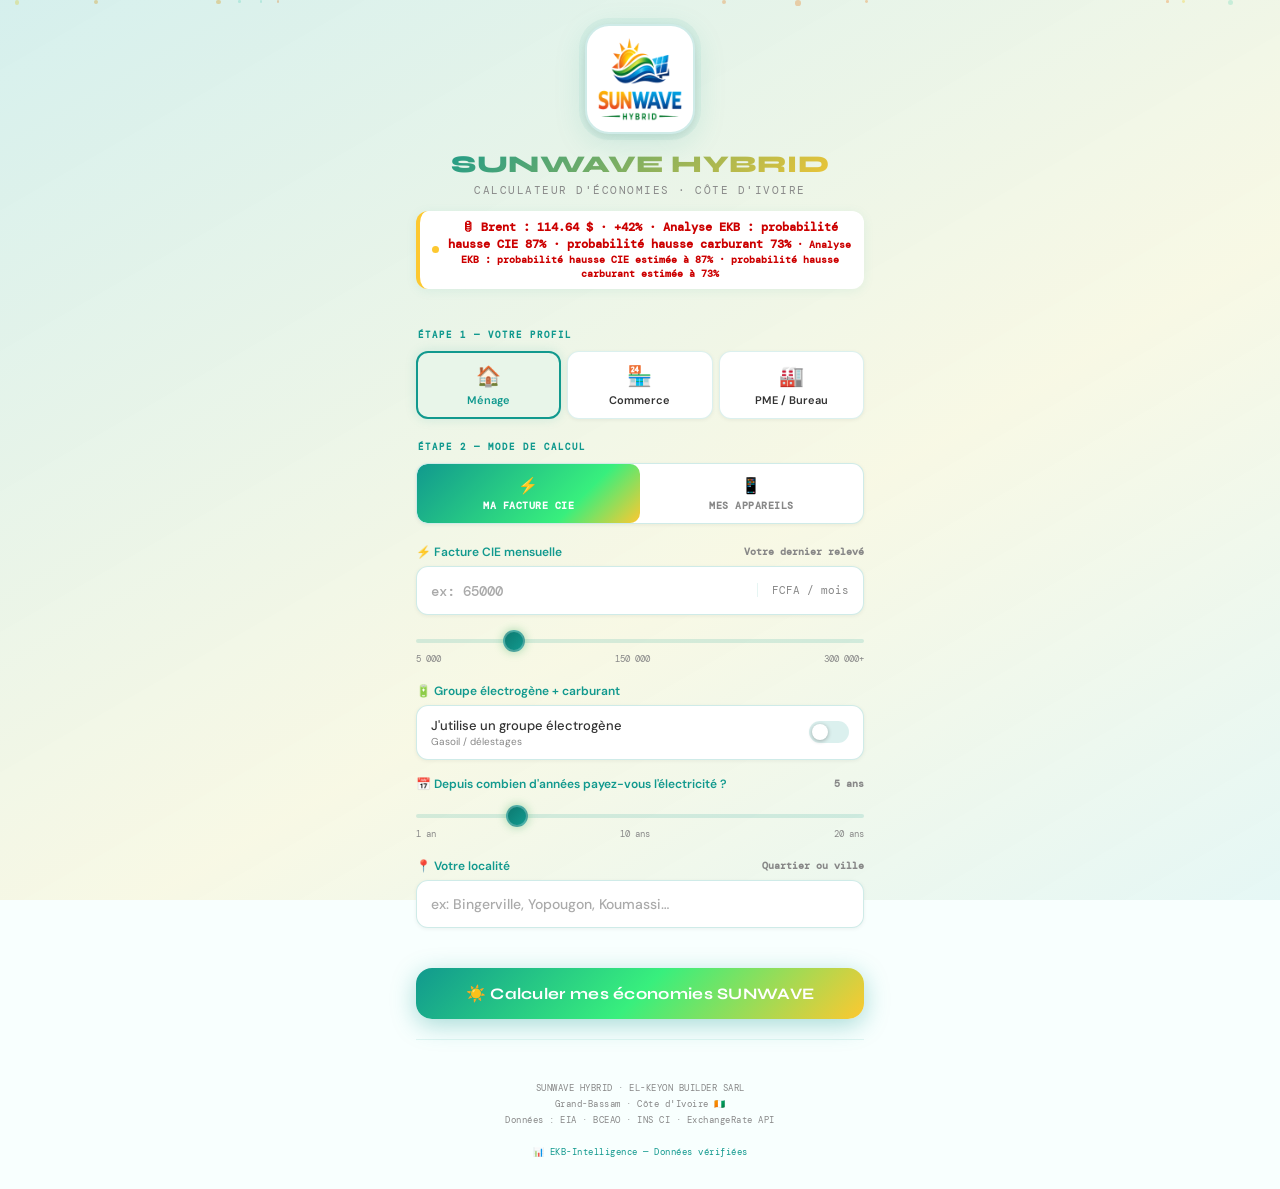
==== commit e8036191: "Ajout calculateur SUNWAVE public" ====
--- a/Calculateur.html
+++ b/Calculateur.html
@@ -3,7 +3,7 @@
 <head>
 <meta charset="UTF-8">
 <meta name="viewport" content="width=device-width,initial-scale=1,maximum-scale=1,user-scalable=no,viewport-fit=cover">
-<meta name="theme-color" content="#071A0D">
+<meta name="theme-color" content="#11998e">
 <meta name="apple-mobile-web-app-capable" content="yes">
 <meta name="description" content="Calculez vos économies avec SUNWAVE HYBRID — Énergie solaire Côte d'Ivoire">
 <title>SUNWAVE — Calculateur d'Économies</title>
@@ -14,24 +14,26 @@
    Design : African Solar Premium · Mobile-first
    ═══════════════════════════════════════════════ */
 :root{
-  /* Soleil */
-  --sun:#F5A623; --sun2:#FF7A00; --sun3:#FFD426;
-  /* Vert SUNWAVE — couleur principale */
-  --leaf:#1A8C3C; --leaf2:#22A84A; --leaf3:#2DC95A;
-  --leaf-light:#E8F7EC; --leaf-pale:#F0FAF2;
-  /* Ciel / accent */
-  --sky:#18CFAA; --sky2:#0BA888;
-  /* Fond — vert très sombre, pas noir */
-  --dark:#071A0D; --dark2:#0A2212; --dark3:#0D2A17;
-  --panel:#0F3018; --panel2:#123820;
-  /* Texte sur fond vert sombre */
-  --txt:#E6F5EA; --txt2:rgba(230,245,234,.68); --txt3:rgba(230,245,234,.38);
+  /* ── SUNWAVE LIGHT THEME — Écologie · Solaire ── */
+  --brand1:#11998e;
+  --brand2:#FDC830;
+  --brand-dark:#0d7a71;
+  /* Héritage (conservé pour compatibilité JS) */
+  --sun:#FDC830; --sun2:#f5a623; --sun3:#FFD426;
+  --leaf:#11998e; --leaf2:#0d7a71; --leaf3:#11998e;
+  --leaf-light:#E8F5E9; --leaf-pale:#F0FAF2;
+  --sky:#11998e; --sky2:#0d7a71;
+  /* Fond global clair */
+  --dark:#f8fffe; --dark2:#f0fdf9; --dark3:#e8f5f0;
+  --panel:#FFFFFF; --panel2:#f8fffe;
+  /* Texte */
+  --txt:#1a1a1a; --txt2:#333333; --txt3:#888888;
   /* Status */
-  --green:#2DC95A; --green2:#00E896;
-  --red:#FF4444; --orange:#FF8C35;
-  /* Bordures vertes */
-  --border:rgba(34,168,74,.2); --border2:rgba(34,168,74,.4);
-  --border-sun:rgba(245,166,35,.25);
+  --green:#11998e; --green2:#0d7a71;
+  --red:#e53e3e; --orange:#d97706;
+  /* Bordures */
+  --border:rgba(17,153,142,.15); --border2:rgba(17,153,142,.3);
+  --border-sun:rgba(253,200,48,.4);
   --r:16px; --r2:12px; --r3:8px;
   --safeB:env(safe-area-inset-bottom,12px);
 }
@@ -39,8 +41,8 @@
 html{scroll-behavior:smooth;}
 body{
   font-family:'DM Sans',sans-serif;
-  background:var(--dark);
-  color:var(--txt);
+  background:#f8fffe;
+  color:#1a1a1a;
   min-height:100vh;
   overflow-x:hidden;
 }
@@ -48,12 +50,12 @@
 /* ── FOND ANIMÉ ── */
 body::before{
   content:'';position:fixed;inset:0;z-index:0;
+  /* Dégradé Écologie→Solaire · 15% opacité — fond blanc respirant */
   background:
-    radial-gradient(ellipse 80% 50% at 50% -10%, rgba(245,166,35,.14) 0%, transparent 55%),
-    radial-gradient(ellipse 70% 50% at 100% 0%, rgba(34,168,74,.18) 0%, transparent 50%),
-    radial-gradient(ellipse 60% 40% at 0% 70%, rgba(24,207,170,.1) 0%, transparent 50%),
-    radial-gradient(ellipse 50% 40% at 80% 100%, rgba(26,140,60,.2) 0%, transparent 55%),
-    linear-gradient(180deg,#071A0D 0%,#0A2212 50%,#071A0D 100%);
+    linear-gradient(150deg,
+      rgba(17,153,142,.15) 0%,
+      rgba(253,200,48,.12) 60%,
+      rgba(17,153,142,.08) 100%);
   pointer-events:none;
 }
 
@@ -78,89 +80,92 @@
 .logo-wrap{
   width:110px;height:110px;margin:0 auto 16px;
   border-radius:24px;overflow:hidden;
-  background:linear-gradient(145deg,rgba(255,255,255,.96),rgba(240,250,242,.98));
-  border:2px solid rgba(34,168,74,.3);
+  background:#FFFFFF;
+  border:2px solid rgba(17,153,142,.2);
   box-shadow:
-    0 0 0 6px rgba(34,168,74,.08),
-    0 8px 32px rgba(26,140,60,.25),
-    0 2px 8px rgba(0,0,0,.15);
+    0 0 0 6px rgba(17,153,142,.06),
+    0 8px 32px rgba(17,153,142,.15),
+    0 2px 8px rgba(0,0,0,.08);
   display:flex;align-items:center;justify-content:center;
   padding:10px;
 }
 .logo-wrap img{width:100%;height:100%;object-fit:contain;display:block;}
 .brand{font-family:'Syne',sans-serif;font-size:24px;font-weight:800;
-  background:linear-gradient(135deg,var(--leaf3),var(--sun),var(--sun3));
+  background:linear-gradient(135deg,#11998e,#FDC830);
   -webkit-background-clip:text;-webkit-text-fill-color:transparent;
   letter-spacing:.5px;margin-bottom:4px;}
-.tagline{font-size:11px;color:var(--txt3);letter-spacing:1.5px;text-transform:uppercase;
+.tagline{font-size:11px;color:#888888;letter-spacing:1.5px;text-transform:uppercase;
   font-family:'DM Mono',monospace;margin-bottom:14px;}
 
 /* ── ALERTE MARCHÉ ── */
 .market-alert{
   display:flex;align-items:center;gap:8px;
-  background:rgba(255,68,68,.08);border:1px solid rgba(255,68,68,.25);
+  background:#FFFFFF;
+  border:none;border-left:4px solid #FDC830;
   border-radius:var(--r2);padding:8px 12px;margin-bottom:20px;
-  animation:pulseAlert 3s ease-in-out infinite;
-}
-@keyframes pulseAlert{0%,100%{border-color:rgba(255,68,68,.25)}50%{border-color:rgba(255,68,68,.5)}}
-.ma-dot{width:7px;height:7px;border-radius:50%;background:var(--red);flex-shrink:0;
+  box-shadow:0 2px 12px rgba(17,153,142,.08);
+}
+@keyframes pulseAlert{0%,100%{box-shadow:0 2px 12px rgba(253,200,48,.1)}50%{box-shadow:0 2px 20px rgba(253,200,48,.25)}}
+.ma-dot{width:7px;height:7px;border-radius:50%;background:#FDC830;flex-shrink:0;
   animation:blink 1s steps(1) infinite;}
-@keyframes blink{0%,100%{opacity:1}50%{opacity:.2}}
-.ma-txt{font-family:'DM Mono',monospace;font-size:10px;color:var(--red);flex:1;line-height:1.4;}
-.ma-brent{font-weight:700;font-size:11px;}
+@keyframes blink{0%,100%{opacity:1}50%{opacity:.3}}
+.ma-txt{font-family:'DM Mono',monospace;font-size:10px;color:#cc0000;flex:1;line-height:1.4;font-weight:600;}
+.ma-brent{font-weight:700;font-size:12px;color:#cc0000;}
 
 /* ── PROFIL SELECTOR ── */
 .section-label{
   font-family:'DM Mono',monospace;font-size:9px;letter-spacing:2px;
-  text-transform:uppercase;color:var(--txt3);margin-bottom:10px;
-  padding-left:2px;
+  text-transform:uppercase;color:#11998e;margin-bottom:10px;
+  padding-left:2px;font-weight:600;
 }
 .profile-tabs{display:grid;grid-template-columns:repeat(3,1fr);gap:6px;margin-bottom:22px;}
 .ptab{
-  padding:10px 6px;border-radius:var(--r2);border:1.5px solid rgba(255,255,255,.07);
-  background:rgba(255,255,255,.04);text-align:center;cursor:pointer;
+  padding:10px 6px;border-radius:var(--r2);border:1.5px solid rgba(17,153,142,.15);
+  background:#FFFFFF;text-align:center;cursor:pointer;
   transition:all .2s;user-select:none;-webkit-user-select:none;
-  font-family:inherit;color:inherit;width:100%;
+  font-family:inherit;color:#333333;width:100%;
   display:flex;flex-direction:column;align-items:center;justify-content:center;
+  box-shadow:0 1px 4px rgba(0,0,0,.06);
 }
 .ptab *{pointer-events:none;}
 .ptab-profile *{pointer-events:none;}
 .ptab-amp *{pointer-events:none;}
 .ptab:active{transform:scale(.96);}
 .ptab.active{
-  background:rgba(34,168,74,.15);border-color:var(--leaf2);
-  box-shadow:0 0 16px rgba(34,168,74,.15);
+  background:#E8F5E9;border:2px solid #11998e;
+  box-shadow:0 0 12px rgba(17,153,142,.15);
 }
 .ptab-ico{font-size:20px;display:block;margin-bottom:4px;}
-.ptab-lbl{font-size:11px;font-weight:600;color:var(--txt2);}
-.ptab.active .ptab-lbl{color:var(--leaf3);}
+.ptab-lbl{font-size:11px;font-weight:600;color:#333333;}
+.ptab.active .ptab-lbl{color:#11998e;}
 
 /* ── INPUTS ── */
 .input-group{margin-bottom:16px;}
 .ig-label{
-  font-size:12px;font-weight:500;color:var(--txt2);
+  font-size:12px;font-weight:600;color:#11998e;
   margin-bottom:6px;display:flex;align-items:center;gap:5px;
 }
-.ig-tip{font-size:10px;color:var(--txt3);margin-left:auto;font-family:'DM Mono',monospace;}
+.ig-tip{font-size:10px;color:#888888;margin-left:auto;font-family:'DM Mono',monospace;}
 .input-row{display:flex;align-items:center;gap:0;
-  background:var(--panel);border:1.5px solid rgba(255,255,255,.08);
-  border-radius:var(--r2);overflow:hidden;transition:border-color .2s;}
-.input-row:focus-within{border-color:var(--sun);}
+  background:#FFFFFF;border:1.5px solid rgba(17,153,142,.2);
+  border-radius:var(--r2);overflow:hidden;transition:border-color .2s;
+  box-shadow:0 1px 4px rgba(0,0,0,.06);}
+.input-row:focus-within{border-color:#11998e;box-shadow:0 0 0 3px rgba(17,153,142,.1);}
 .input-row input{
   flex:1;padding:13px 14px;background:transparent;border:none;outline:none;
-  font-family:'DM Mono',monospace;font-size:16px;font-weight:500;color:var(--txt);
-}
-.input-row input::placeholder{color:var(--txt3);font-size:14px;}
+  font-family:'DM Mono',monospace;font-size:16px;font-weight:500;color:#000000;
+}
+.input-row input::placeholder{color:#aaaaaa;font-size:14px;}
 .input-unit{
   padding:0 14px;font-family:'DM Mono',monospace;font-size:11px;
-  color:var(--txt3);white-space:nowrap;border-left:1px solid rgba(255,255,255,.06);
+  color:#888888;white-space:nowrap;border-left:1px solid rgba(17,153,142,.1);
 }
 
 /* Slider */
 .slider-wrap{padding:4px 0 2px;}
 .slider{
   width:100%;height:4px;border-radius:2px;
-  background:rgba(255,255,255,.08);outline:none;
+  background:rgba(17,153,142,.15);outline:none;
   -webkit-appearance:none;cursor:pointer;
 }
 .slider::-webkit-slider-thumb{
@@ -170,18 +175,19 @@
   border:2px solid rgba(255,255,255,.25);
 }
 .slider-vals{display:flex;justify-content:space-between;
-  font-family:'DM Mono',monospace;font-size:9px;color:var(--txt3);margin-top:5px;}
+  font-family:'DM Mono',monospace;font-size:9px;color:#888888;margin-top:5px;}
 
 /* Toggle groupe */
 .toggle-row{display:flex;align-items:center;justify-content:space-between;
-  padding:11px 14px;background:var(--panel);border:1.5px solid rgba(255,255,255,.08);
-  border-radius:var(--r2);cursor:pointer;transition:all .2s;}
-.toggle-row.on{background:rgba(245,166,35,.08);border-color:rgba(245,166,35,.25);}
-.tr-label{font-size:13px;font-weight:500;color:var(--txt2);}
-.tr-sub{font-size:10px;color:var(--txt3);margin-top:1px;}
-.tr-toggle{width:40px;height:22px;border-radius:11px;background:rgba(255,255,255,.1);
+  padding:11px 14px;background:#FFFFFF;border:1.5px solid rgba(17,153,142,.2);
+  border-radius:var(--r2);cursor:pointer;transition:all .2s;
+  box-shadow:0 1px 4px rgba(0,0,0,.06);}
+.toggle-row.on{background:#E8F5E9;border-color:#11998e;}
+.tr-label{font-size:13px;font-weight:500;color:#333333;}
+.tr-sub{font-size:10px;color:#888888;margin-top:1px;}
+.tr-toggle{width:40px;height:22px;border-radius:11px;background:rgba(17,153,142,.15);
   position:relative;transition:background .2s;flex-shrink:0;}
-.tr-toggle.on{background:var(--leaf2);}
+.tr-toggle.on{background:#11998e;}
 .tr-knob{position:absolute;top:3px;left:3px;width:16px;height:16px;border-radius:50%;
   background:#fff;transition:transform .2s;box-shadow:0 1px 4px rgba(0,0,0,.3);}
 .tr-toggle.on .tr-knob{transform:translateX(18px);}
@@ -189,10 +195,10 @@
 /* ── BOUTON CALCULER ── */
 .btn-calc{
   width:100%;padding:16px;margin:24px 0 0;border:none;border-radius:var(--r);
-  background:linear-gradient(135deg,var(--leaf),var(--leaf2),var(--leaf3));
+  background:linear-gradient(135deg,#11998e 0%,#38ef7d 50%,#FDC830 100%);
   font-family:'Syne',sans-serif;font-size:16px;font-weight:700;
   color:#fff;cursor:pointer;letter-spacing:.3px;
-  box-shadow:0 6px 24px rgba(34,168,74,.3);
+  box-shadow:0 6px 24px rgba(17,153,142,.35);
   transition:all .2s;position:relative;overflow:hidden;
 }
 .btn-calc::after{
@@ -213,53 +219,56 @@
 
 /* Header résultat */
 .result-header{
-  background:linear-gradient(135deg,rgba(0,232,150,.08),rgba(24,207,170,.05));
-  border:1px solid rgba(0,232,150,.2);border-radius:var(--r);
+  background:linear-gradient(135deg,rgba(17,153,142,.08),rgba(253,200,48,.06));
+  border:1px solid rgba(17,153,142,.2);border-radius:var(--r);
   padding:18px;margin-bottom:12px;text-align:center;
+  box-shadow:0 2px 12px rgba(17,153,142,.08);
 }
 .rh-label{font-family:'DM Mono',monospace;font-size:9px;letter-spacing:2px;
-  text-transform:uppercase;color:var(--green);margin-bottom:6px;}
-.rh-pack{font-family:'Syne',sans-serif;font-size:20px;font-weight:800;color:var(--sun);margin-bottom:2px;}
-.rh-desc{font-size:12px;color:var(--txt3);}
+  text-transform:uppercase;color:#11998e;margin-bottom:6px;font-weight:600;}
+.rh-pack{font-family:'Syne',sans-serif;font-size:20px;font-weight:800;color:#11998e;margin-bottom:2px;}
+.rh-desc{font-size:12px;color:#888888;}
 
 /* Grille KPI résultats */
 .res-grid{display:grid;grid-template-columns:1fr 1fr;gap:8px;margin-bottom:12px;}
-.res-card{background:var(--panel);border:1px solid rgba(34,168,74,.12);
-  border-radius:var(--r2);padding:13px;}
+.res-card{background:#FFFFFF;border:1px solid rgba(17,153,142,.15);
+  border-radius:var(--r2);padding:13px;box-shadow:0 2px 8px rgba(0,0,0,.06);}
 .rc-label{font-family:'DM Mono',monospace;font-size:8px;letter-spacing:1px;
-  text-transform:uppercase;color:var(--txt3);margin-bottom:6px;}
-.rc-val{font-family:'Syne',sans-serif;font-size:20px;font-weight:800;line-height:1;}
-.rc-sub{font-size:10px;color:var(--txt3);margin-top:3px;}
-.rc-green{color:var(--green2);}
-.rc-sun{color:var(--sun);}
-.rc-sky{color:var(--sky);}
-.rc-red{color:var(--red);}
+  text-transform:uppercase;color:#888888;margin-bottom:6px;}
+.rc-val{font-family:'Syne',sans-serif;font-size:18px;font-weight:800;line-height:1;}
+.rc-sub{font-size:10px;color:#888888;margin-top:3px;}
+.rc-green{color:#11998e;}
+.rc-sun{color:#11998e;}
+.rc-sky{color:#11998e;}
+.rc-red{color:#e53e3e;}
 
 /* Comparaison 5 ans */
-.comparison{background:var(--panel);border:1px solid rgba(255,255,255,.07);
-  border-radius:var(--r2);padding:14px;margin-bottom:12px;}
+.comparison{background:#FFFFFF;border:1px solid rgba(17,153,142,.12);
+  border-radius:var(--r2);padding:14px;margin-bottom:12px;box-shadow:0 2px 8px rgba(0,0,0,.05);}
 .comp-title{font-family:'DM Mono',monospace;font-size:9px;letter-spacing:1.5px;
-  text-transform:uppercase;color:var(--txt3);margin-bottom:12px;}
+  text-transform:uppercase;color:#11998e;margin-bottom:12px;font-weight:600;}
 .comp-row{display:flex;align-items:center;gap:10px;margin-bottom:8px;}
 .comp-row:last-child{margin-bottom:0;}
-.cr-label{font-size:12px;color:var(--txt2);width:100px;flex-shrink:0;}
-.cr-bar-wrap{flex:1;height:8px;background:rgba(255,255,255,.06);border-radius:4px;overflow:hidden;}
+.cr-label{font-size:12px;color:#333333;width:100px;flex-shrink:0;}
+.cr-bar-wrap{flex:1;height:8px;background:rgba(17,153,142,.08);border-radius:4px;overflow:hidden;}
 .cr-bar{height:100%;border-radius:4px;transition:width 1.2s cubic-bezier(.16,1,.3,1);}
 .cr-val{font-family:'DM Mono',monospace;font-size:11px;font-weight:600;
-  text-align:right;flex-shrink:0;min-width:70px;}
+  text-align:right;flex-shrink:0;min-width:70px;color:#333333;}
 
 /* Alerte tension marché */
 .market-tension{
-  background:rgba(255,140,53,.07);border:1px solid rgba(255,140,53,.2);
-  border-radius:var(--r2);padding:12px;margin-bottom:12px;
-}
-.mt-header{display:flex;align-items:center;gap:7px;margin-bottom:6px;}
+  background:#FFFFFF;
+  border:none;border-left:4px solid #FDC830;
+  border-radius:var(--r2);padding:14px;margin-bottom:12px;
+  box-shadow:0 2px 12px rgba(0,0,0,.06);
+}
+.mt-header{display:flex;align-items:center;gap:7px;margin-bottom:8px;}
 .mt-ico{font-size:14px;}
 .mt-title{font-family:'DM Mono',monospace;font-size:9px;letter-spacing:1.5px;
-  text-transform:uppercase;color:var(--orange);font-weight:700;}
-.mt-body{font-size:11px;color:var(--txt2);line-height:1.7;}
-.mt-highlight{color:var(--orange);font-weight:600;}
-.mt-red{color:var(--red);font-weight:700;}
+  text-transform:uppercase;color:#11998e;font-weight:700;}
+.mt-body{font-size:11px;color:#333333;line-height:1.8;}
+.mt-highlight{color:#d97706;font-weight:600;}
+.mt-red{color:#e53e3e;font-weight:700;}
 
 /* CTA WhatsApp */
 .cta-wrap{margin-top:8px;}
@@ -275,44 +284,45 @@
 .btn-whatsapp:active{transform:scale(.98);}
 .btn-wa-ico{font-size:20px;}
 
-.cta-note{text-align:center;font-size:10px;color:var(--txt3);margin-top:8px;
+.cta-note{text-align:center;font-size:10px;color:#888888;margin-top:8px;
   font-family:'DM Mono',monospace;}
 
 /* Recommencer */
 .btn-reset{
-  width:100%;padding:12px;margin-top:8px;border:1.5px solid rgba(255,255,255,.1);
+  width:100%;padding:12px;margin-top:8px;border:1.5px solid rgba(17,153,142,.2);
   border-radius:var(--r2);background:transparent;font-family:'DM Sans',sans-serif;
-  font-size:13px;color:var(--txt3);cursor:pointer;transition:all .2s;
-}
-.btn-reset:active{background:rgba(255,255,255,.04);}
+  font-size:13px;color:#888888;cursor:pointer;transition:all .2s;
+}
+.btn-reset:active{background:rgba(17,153,142,.05);}
 
 /* Footer */
 .footer{text-align:center;padding:20px 0 8px;
-  font-family:'DM Mono',monospace;font-size:9px;color:var(--txt3);
+  font-family:'DM Mono',monospace;font-size:9px;color:#888888;
   letter-spacing:.5px;line-height:1.8;}
-.footer a{color:var(--sun);text-decoration:none;}
+.footer a{color:#11998e;text-decoration:none;}
 
 /* Divider */
-.divider{height:1px;background:rgba(255,255,255,.06);margin:20px 0;}
+.divider{height:1px;background:rgba(17,153,142,.1);margin:20px 0;}
 
 /* Séparateur section */
 .section-sep{display:flex;align-items:center;gap:10px;margin:18px 0 14px;}
-.sep-line{flex:1;height:1px;background:rgba(255,255,255,.06);}
+.sep-line{flex:1;height:1px;background:rgba(17,153,142,.12);}
 .sep-ico{font-size:16px;}
 
 /* Highlight économie totale */
 .eco-hero{
-  background:linear-gradient(135deg,rgba(45,201,90,.12),rgba(0,232,150,.07));
-  border:1px solid rgba(45,201,90,.3);border-radius:var(--r);
+  background:linear-gradient(135deg,rgba(17,153,142,.08),rgba(253,200,48,.06));
+  border:1px solid rgba(17,153,142,.2);border-radius:var(--r);
   padding:16px;text-align:center;margin-bottom:12px;
+  box-shadow:0 2px 12px rgba(17,153,142,.08);
 }
 .eco-hero-label{font-family:'DM Mono',monospace;font-size:9px;letter-spacing:2px;
-  text-transform:uppercase;color:var(--leaf3);margin-bottom:6px;}
+  text-transform:uppercase;color:#11998e;margin-bottom:6px;font-weight:600;}
 .eco-hero-val{font-family:'Syne',sans-serif;font-size:36px;font-weight:800;
-  color:var(--leaf3);line-height:1;margin-bottom:4px;}
-.eco-hero-sub{font-size:12px;color:var(--txt3);}
+  color:#11998e;line-height:1;margin-bottom:4px;}
+.eco-hero-sub{font-size:12px;color:#888888;}
 .eco-hero-5ans{font-family:'Syne',sans-serif;font-size:14px;font-weight:700;
-  color:var(--sky);margin-top:8px;}
+  color:#11998e;margin-top:8px;}
 /* ══════════════════════════════════════════
    SIMULATEUR APPAREILS
    ══════════════════════════════════════════ */
@@ -320,19 +330,20 @@
 /* Bouton bascule mode */
 .mode-toggle-wrap{
   display:flex;gap:0;margin-bottom:20px;
-  background:var(--panel);border:1.5px solid var(--border);
+  background:#FFFFFF;border:1.5px solid rgba(17,153,142,.2);
   border-radius:var(--r2);overflow:hidden;
+  box-shadow:0 1px 4px rgba(0,0,0,.06);
 }
 .mode-btn{
   flex:1;padding:11px 8px;text-align:center;cursor:pointer;
   font-family:'DM Mono',monospace;font-size:10px;font-weight:600;
-  letter-spacing:.5px;text-transform:uppercase;color:var(--txt3);
+  letter-spacing:.5px;text-transform:uppercase;color:#888888;
   transition:all .2s;border:none;background:transparent;
   user-select:none;-webkit-user-select:none;
 }
 .mode-btn *{pointer-events:none;}
 .mode-btn.active{
-  background:linear-gradient(135deg,var(--leaf),var(--leaf2));
+  background:linear-gradient(135deg,#11998e,#38ef7d 70%,#FDC830);
   color:#fff;border-radius:calc(var(--r2) - 2px);
 }
 .mode-btn .mb-ico{font-size:16px;display:block;margin-bottom:3px;}
@@ -346,56 +357,57 @@
 .appareils-grid{display:flex;flex-direction:column;gap:8px;margin-bottom:16px;}
 
 .appareil-card{
-  background:var(--panel);border:1.5px solid rgba(255,255,255,.06);
+  background:#FFFFFF;border:1.5px solid rgba(17,153,142,.12);
   border-radius:var(--r2);overflow:hidden;transition:border-color .2s;
-}
-.appareil-card.has-qty{border-color:var(--leaf);box-shadow:0 0 12px rgba(34,168,74,.1);}
+  box-shadow:0 1px 4px rgba(0,0,0,.05);
+}
+.appareil-card.has-qty{border-color:#11998e;box-shadow:0 0 12px rgba(17,153,142,.12);}
 
 .ac-header{
   display:flex;align-items:center;gap:10px;padding:11px 12px;cursor:pointer;
 }
 .ac-ico{font-size:22px;flex-shrink:0;width:32px;text-align:center;}
 .ac-info{flex:1;}
-.ac-nom{font-size:13px;font-weight:600;color:var(--txt);}
-.ac-watts{font-family:'DM Mono',monospace;font-size:9px;color:var(--txt3);margin-top:1px;}
+.ac-nom{font-size:13px;font-weight:600;color:#1a1a1a;}
+.ac-watts{font-family:'DM Mono',monospace;font-size:9px;color:#888888;margin-top:1px;}
 .ac-right{display:flex;align-items:center;gap:8px;flex-shrink:0;}
 
 /* Stepper +/- */
 .stepper{display:flex;align-items:center;gap:0;
-  background:rgba(255,255,255,.06);border-radius:20px;overflow:hidden;}
+  background:rgba(17,153,142,.08);border-radius:20px;overflow:hidden;}
 .step-btn{
   width:30px;height:30px;border:none;background:transparent;
-  color:var(--txt2);font-size:18px;cursor:pointer;
+  color:#333333;font-size:18px;cursor:pointer;
   display:flex;align-items:center;justify-content:center;
   transition:background .15s;font-weight:300;
 }
 .step-btn:active{background:rgba(34,168,74,.2);}
 .step-val{
   font-family:'DM Mono',monospace;font-size:14px;font-weight:700;
-  color:var(--txt);min-width:24px;text-align:center;
-}
-.appareil-card.has-qty .step-val{color:var(--leaf3);}
+  color:#1a1a1a;min-width:24px;text-align:center;
+}
+.appareil-card.has-qty .step-val{color:#11998e;}
 
 /* Options puissance (dépliable) */
 .ac-options{
   display:none;padding:0 12px 12px;
-  border-top:1px solid rgba(255,255,255,.05);
+  border-top:1px solid rgba(17,153,142,.08);
 }
 .ac-options.open{display:block;}
-.ac-opt-label{font-family:'DM Mono',monospace;font-size:9px;color:var(--txt3);
+.ac-opt-label{font-family:'DM Mono',monospace;font-size:9px;color:#888888;
   letter-spacing:1px;text-transform:uppercase;margin-bottom:7px;padding-top:10px;}
 .power-chips{display:flex;gap:6px;flex-wrap:wrap;}
 .pchip{
-  padding:5px 12px;border-radius:20px;border:1.5px solid rgba(255,255,255,.08);
-  background:rgba(255,255,255,.04);font-family:'DM Mono',monospace;
-  font-size:10px;color:var(--txt3);cursor:pointer;transition:all .15s;
-}
-.pchip.sel{background:rgba(34,168,74,.15);border-color:var(--leaf2);color:var(--leaf3);}
+  padding:5px 12px;border-radius:20px;border:1.5px solid rgba(17,153,142,.15);
+  background:#f8fffe;font-family:'DM Mono',monospace;
+  font-size:10px;color:#888888;cursor:pointer;transition:all .15s;
+}
+.pchip.sel{background:#E8F5E9;border-color:#11998e;color:#11998e;}
 
 /* Heures d'utilisation */
 .ac-heures{display:flex;align-items:center;gap:8px;margin-top:10px;}
-.ac-h-label{font-size:11px;color:var(--txt2);flex:1;}
-.ac-h-val{font-family:'DM Mono',monospace;font-size:11px;color:var(--sun);
+.ac-h-label{font-size:11px;color:#333333;flex:1;}
+.ac-h-val{font-family:'DM Mono',monospace;font-size:11px;color:#d97706;
   font-weight:700;min-width:28px;text-align:right;}
 
 /* Total kWh live */
@@ -406,23 +418,23 @@
 }
 .kwhl-ico{font-size:20px;flex-shrink:0;}
 .kwhl-body{flex:1;}
-.kwhl-label{font-family:'DM Mono',monospace;font-size:9px;color:var(--txt3);
+.kwhl-label{font-family:'DM Mono',monospace;font-size:9px;color:#888888;
   letter-spacing:1px;text-transform:uppercase;margin-bottom:3px;}
-.kwhl-val{font-family:'Syne',sans-serif;font-size:22px;font-weight:800;color:var(--sun);}
-.kwhl-sub{font-size:10px;color:var(--txt3);margin-top:1px;}
+.kwhl-val{font-family:'Syne',sans-serif;font-size:22px;font-weight:800;color:#d97706;}
+.kwhl-sub{font-size:10px;color:#888888;margin-top:1px;}
 .kwhl-right{text-align:right;flex-shrink:0;}
-.kwhl-fcfa{font-family:'Syne',sans-serif;font-size:16px;font-weight:700;color:var(--leaf3);}
-.kwhl-fcfa-label{font-size:9px;color:var(--txt3);font-family:'DM Mono',monospace;}
+.kwhl-fcfa{font-family:'Syne',sans-serif;font-size:16px;font-weight:700;color:#11998e;}
+.kwhl-fcfa-label{font-size:9px;color:#888888;font-family:'DM Mono',monospace;}
 
 /* Bouton "utiliser ce calcul" */
 .btn-use-sim{
-  width:100%;padding:12px;border:1.5px solid var(--leaf2);
-  border-radius:var(--r2);background:rgba(34,168,74,.08);
+  width:100%;padding:12px;border:1.5px solid #11998e;
+  border-radius:var(--r2);background:rgba(17,153,142,.06);
   font-family:'DM Sans',sans-serif;font-size:13px;font-weight:600;
-  color:var(--leaf3);cursor:pointer;transition:all .2s;
+  color:#11998e;cursor:pointer;transition:all .2s;
   display:flex;align-items:center;justify-content:center;gap:6px;
 }
-.btn-use-sim:active{background:rgba(34,168,74,.15);}
+.btn-use-sim:active{background:rgba(17,153,142,.12);}
 </style>
 </head>
 <body>
@@ -445,7 +457,7 @@
       <div class="ma-dot"></div>
       <div class="ma-txt">
         <span class="ma-brent" id="brent-display">🛢 Brent : chargement...</span>
-        · Révision CIE +28% imminente · Agir maintenant = payer moins cher
+        · <span style="color:#cc0000;font-weight:700;">Analyse EKB : probabilité hausse CIE estimée à 87%</span> · <span style="color:#cc0000;font-weight:700;">probabilité hausse carburant estimée à 73%</span>
       </div>
     </div>
   </div>
@@ -671,7 +683,7 @@
       <div class="res-card">
         <div class="rc-label">Votre Pack</div>
         <div class="rc-val rc-sun" id="res-mensualite" style="font-size:14px;">—</div>
-        <div class="rc-sub" id="res-mensualite-sub">solution recommandée</div>
+        <div class="rc-sub" id="res-mensualite-sub">pack recommandé</div>
       </div>
       <div class="res-card">
         <div class="rc-label">Retour investissement</div>
@@ -867,11 +879,11 @@
       brentLive = (MARCHE.brent * (1 + (0.92 - eur) * 0.5)).toFixed(2);
       const xof = Math.round(d.rates.XOF);
       document.getElementById('brent-display').textContent =
-        `🛢 Brent : ~${brentLive} $ · USD/XOF : ${xof} · +${MARCHE.hausse_brent_pct}% depuis la guerre Iran`;
+        `🛢 Brent : ~${brentLive} $ · +${MARCHE.hausse_brent_pct}% · Analyse EKB : probabilité hausse CIE 87% · probabilité hausse carburant 73%`;
     }
   } catch(e) {
     document.getElementById('brent-display').textContent =
-      `🛢 Brent : ${MARCHE.brent} $ · +${MARCHE.hausse_brent_pct}% · Révision CIE +${MARCHE.cie_hausse_prevue}% imminente`;
+      `🛢 Brent : ${MARCHE.brent} $ · +${MARCHE.hausse_brent_pct}% · Analyse EKB : probabilité hausse CIE 87% · probabilité hausse carburant 73%`;
   }
 }
 
@@ -1097,7 +1109,7 @@
       'Consultation gratuite · Réponse en moins d\'une heure';
     document.getElementById('res-mensualite').textContent = packMin.nom;
     const subFaible = document.getElementById('res-mensualite-sub');
-    if(subFaible) subFaible.textContent = 'dès ' + fmt(packMin.mensualite) + ' F/mois';
+    if(subFaible) subFaible.textContent = 'pack recommandé';
     document.getElementById('res-roi').textContent = '—';
     const roiSubFaible = document.querySelector('#res-roi + .rc-sub') ||
       document.getElementById('res-roi').nextElementSibling;
@@ -1118,9 +1130,9 @@
     document.getElementById('market-tension-txt').innerHTML = `
       ${msgLocalite(loc, cieVal, ecoMensuelle, packMin.nom, currentProfile)}
       <br><br>
-      Avec les tensions et les chocs énergétiques au plan mondial, les données indiquent une hausse imminente
-      du coût de l'électricité de <span class="mt-red">+${MARCHE.cie_hausse_prevue}%</span>
-      et du carburant de <span class="mt-red">+${MARCHE.groupe_hausse_pct}%</span> en Afrique.
+      Avec les tensions et les chocs énergétiques au plan mondial, notre analyse statistique basée sur des données factuelles (EIA, ANARE-CI, BCEAO) indique
+      une probabilité de hausse du coût de l'électricité estimée à <span class="mt-red">87% de confiance, dans une fourchette de +20 à +35%</span>
+      et du carburant de <span class="mt-red">+25 à +40%</span> en Afrique subsaharienne d'ici 12 mois.
       L'Égypte vit déjà une restriction sévère — facture <span class="mt-red">multipliée par 2,5</span>.
       Au Nigeria, <span class="mt-red">18h de coupures par jour</span>.
       Au Ghana, tarif résidentiel en hausse de <span class="mt-red">+43%</span> en un an.
@@ -1129,15 +1141,15 @@
       Une installation SUNWAVE compacte suffit pour vous protéger complètement :
       plus de frigo qui lâche, plus de nuits étouffantes, plus d'appareils abîmés par les surtensions.
       <br>
-      Avant la hausse, votre mensualité SUNWAVE est fixée dès aujourd'hui.
-      Après la hausse de +${MARCHE.cie_hausse_prevue}%, c'est vous qui gagnez — le prix du soleil, lui, n'augmente jamais.
+      Avant toute hausse, votre mensualité SUNWAVE est fixée dès aujourd'hui.
+      Si la hausse se confirme, c'est vous qui gagnez — le prix du soleil, lui, n'augmente jamais.
       <br><br>
       Nos conseillers ont une solution taillée exactement pour votre profil.
       <span style="color:var(--sun);font-weight:600;">La consultation est gratuite et sans engagement —
       un message WhatsApp suffit.</span>
       <br><br>
       <span style="font-size:9px;color:var(--txt3);font-family:'DM Mono',monospace;">
-      📊 Brent ~${brentLive || MARCHE.brent}$ · EIA · ANARE-CI · EKB-Intelligence
+      📊 Brent ~${brentLive || MARCHE.brent}$ · Sources : EIA · ANARE-CI · BCEAO · EKB-Intelligence
       </span>`;
 
     const msgWA_f = encodeURIComponent(
@@ -1170,13 +1182,13 @@
 
   document.getElementById('res-pack-nom').textContent = 'Pack ' + pack.nom;
   document.getElementById('res-pack-desc').textContent =
-    pack.autonomie + " d'autonomie · " + pack.desc + ' · Prix total : ' + fmt(pack.prix) + ' FCFA';
+    pack.autonomie + " d'autonomie · " + pack.desc;
   document.getElementById('res-eco-mensuelle').textContent = fmt(ecoMensuelle) + ' FCFA';
   document.getElementById('res-eco-5ans').textContent = 'Sur 5 ans : ' + fmt(eco5ans) + ' FCFA économisés';
-  // KPI Pack : nom du pack + mensualité en sous-titre
+  // KPI Pack : nom du pack uniquement
   document.getElementById('res-mensualite').textContent = pack.nom;
   const subMens = document.getElementById('res-mensualite-sub');
-  if(subMens) subMens.textContent = fmt(pack.mensualite) + ' F/mois · 20 mois';
+  if(subMens) subMens.textContent = 'pack recommandé';
   // ROI : chiffre réel sans plafonnement artificiel
   document.getElementById('res-roi').textContent = roiMois;
   document.getElementById('res-perdu').textContent = fmt(argentPerdu) + ' F';
@@ -1192,24 +1204,25 @@
     document.getElementById('val-gain').textContent = fmt(gain5ans) + ' F';
   }, 100);
 
-  // ════════════════════════════════════════
-  // SEGMENT MOYENNE — Économie visible, inciter à l'action
-  // ════════════════════════════════════════
   let tensionMsg = '';
+  // Formule probabiliste commune aux segments MOYENNE et HAUTE
+  const hausseFormule = `notre analyse statistique, fondée sur des données factuelles (EIA, ANARE-CI, BCEAO),
+      estime à <span class="mt-red">87% de confiance</span> une hausse du coût de l'électricité
+      dans une fourchette de <span class="mt-red">+20 à +35%</span>
+      et du carburant de <span class="mt-red">+25 à +40%</span> en Afrique subsaharienne d'ici 12 mois.
+      L'Égypte vit déjà une restriction sévère — facture <span class="mt-red">multipliée par 2,5</span>.
+      Au Nigeria, <span class="mt-red">18h de coupures par jour</span>.
+      Au Ghana, tarif résidentiel en hausse de <span class="mt-red">+43%</span> en un an.`;
+
   if(segment === 'MOYENNE') {
     tensionMsg = `
       ${msgLocalite(loc, cieVal, ecoMensuelle, pack.nom, currentProfile)}
       <br><br>
-      Avec les tensions et les chocs énergétiques au plan mondial, les données indiquent une hausse imminente
-      du coût de l'électricité de <span class="mt-red">+${MARCHE.cie_hausse_prevue}%</span>
-      et du carburant de <span class="mt-red">+${MARCHE.groupe_hausse_pct}%</span> en Afrique.
-      L'Égypte vit déjà une restriction sévère — facture <span class="mt-red">multipliée par 2,5</span>.
-      Au Nigeria, <span class="mt-red">18h de coupures par jour</span>.
-      Au Ghana, tarif résidentiel en hausse de <span class="mt-red">+43%</span> en un an.
+      Avec les tensions et les chocs énergétiques au plan mondial, ${hausseFormule}
       <br><br>
       Avec SUNWAVE, <span style="color:var(--leaf3);font-weight:600;">vous économisez ${fmt(ecoMensuelle)} FCFA chaque mois dès aujourd'hui</span>
       — avant même toute augmentation.
-      Après la hausse CIE de +${MARCHE.cie_hausse_prevue}%, cette économie montera à
+      Si la hausse se confirme, votre économie montera à
       <span style="color:var(--leaf3);font-weight:600;">${fmt(ecoApresHausse)} FCFA/mois</span>
       parce que votre mensualité SUNWAVE, elle, ne bouge pas.
       <br>
@@ -1217,7 +1230,7 @@
       <span style="color:var(--sun);font-weight:600;">Un message WhatsApp suffit — réponse en moins d'une heure.</span>
       <br><br>
       <span style="font-size:9px;color:var(--txt3);font-family:'DM Mono',monospace;">
-      📊 Brent ~${b}$ · EIA · ANARE-CI · EKB-Intelligence
+      📊 Brent ~${b}$ · Sources : EIA · ANARE-CI · BCEAO · EKB-Intelligence
       </span>`;
   }
 
@@ -1228,16 +1241,11 @@
     tensionMsg = `
       ${msgLocalite(loc, cieVal, ecoMensuelle, pack.nom, currentProfile)}
       <br><br>
-      Avec les tensions et les chocs énergétiques au plan mondial, les données indiquent une hausse imminente
-      du coût de l'électricité de <span class="mt-red">+${MARCHE.cie_hausse_prevue}%</span>
-      et du carburant de <span class="mt-red">+${MARCHE.groupe_hausse_pct}%</span> en Afrique.
-      L'Égypte vit déjà une restriction sévère — facture <span class="mt-red">multipliée par 2,5</span>.
-      Au Nigeria, <span class="mt-red">18h de coupures par jour</span>.
-      Au Ghana, tarif résidentiel en hausse de <span class="mt-red">+43%</span> en un an.
+      Avec les tensions et les chocs énergétiques au plan mondial, ${hausseFormule}
       <br><br>
       Avec SUNWAVE, <span style="color:var(--leaf3);font-weight:600;">votre gain mensuel est de ${fmt(ecoMensuelle)} FCFA — immédiatement.</span>
-      Avant la hausse, vous maîtrisez déjà votre facture d'électricité.
-      Après la hausse de +${MARCHE.cie_hausse_prevue}% : votre économie atteindra
+      Avant toute hausse, vous maîtrisez déjà votre facture d'électricité.
+      Si la hausse se confirme : votre économie atteindra
       <span style="color:var(--leaf3);font-weight:600;">${fmt(ecoApresHausse)} FCFA/mois</span>,
       soit <span style="color:var(--leaf3);font-weight:600;">${fmt(ecoApresHausse * 12)} FCFA par an</span>.
       Sur 5 ans : <span style="color:var(--leaf3);font-weight:600;">${fmt(eco5ans)} FCFA économisés</span>.
@@ -1247,7 +1255,7 @@
       Nos conseillers sont disponibles maintenant.</span>
       <br><br>
       <span style="font-size:9px;color:var(--txt3);font-family:'DM Mono',monospace;">
-      📊 Brent ~${b}$ · EIA · ANARE-CI · EKB-Intelligence
+      📊 Brent ~${b}$ · Sources : EIA · ANARE-CI · BCEAO · EKB-Intelligence
       </span>`;
   }
 
@@ -1263,7 +1271,7 @@
     `• Groupe électrogène : ${groupeVal > 0 ? fmt(groupeVal) + ' FCFA/mois' : 'Non'}` +
     (_simDetail || '') +
     `\n\n📊 Résultat :\n` +
-    `• Pack recommandé : ${pack.nom} (${fmt(pack.prix)} FCFA total)\n` +
+    `• Pack recommandé : ${pack.nom}\n` +
     `• Économie mensuelle : ${fmt(ecoMensuelle)} FCFA\n` +
     `• ROI : ${roiMois} mois\n` +
     `• Gain sur 5 ans : ${fmt(eco5ans)} FCFA\n\n` +
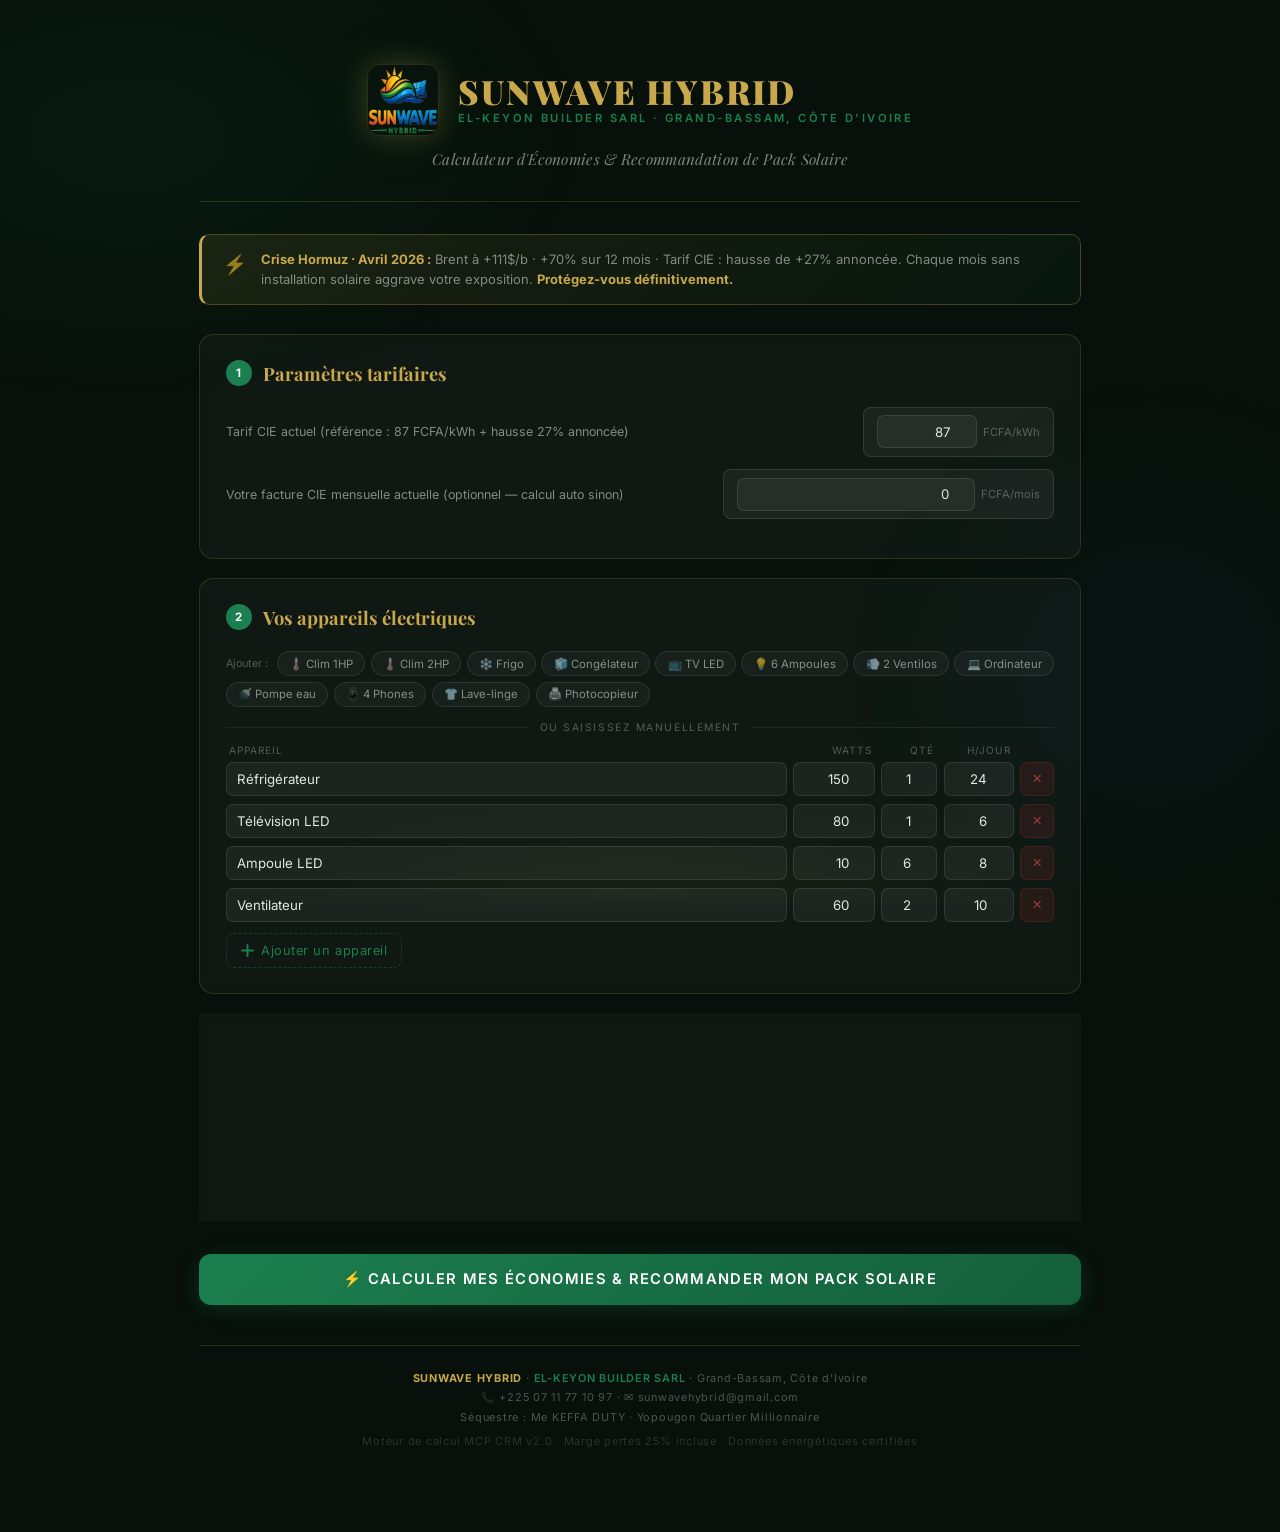
==== commit bd8321cb: "EKB-V7" ====
--- a/Calculateur.html
+++ b/Calculateur.html
@@ -2,1756 +2,553 @@
 <html lang="fr">
 <head>
 <meta charset="UTF-8">
-<meta name="viewport" content="width=device-width,initial-scale=1,maximum-scale=1,user-scalable=no,viewport-fit=cover">
-<meta name="theme-color" content="#11998e">
-<meta name="apple-mobile-web-app-capable" content="yes">
-<meta name="description" content="Calculez vos économies avec SUNWAVE HYBRID — Énergie solaire Côte d'Ivoire">
-<title>SUNWAVE — Calculateur d'Économies</title>
-<link href="https://fonts.googleapis.com/css2?family=Syne:wght@400;600;700;800&family=DM+Sans:wght@300;400;500;600&family=DM+Mono:wght@400;500&display=swap" rel="stylesheet">
+<meta name="viewport" content="width=device-width, initial-scale=1.0">
+<title>SUNWAVE HYBRID — Calculateur d'Économies</title>
+<link href="https://fonts.googleapis.com/css2?family=Playfair+Display:ital,wght@0,700;0,900;1,400&family=Inter:wght@300;400;500;600&display=swap" rel="stylesheet">
 <style>
-/* ═══════════════════════════════════════════════
-   SUNWAVE HYBRID — Calculateur d'Économies
-   Design : African Solar Premium · Mobile-first
-   ═══════════════════════════════════════════════ */
-:root{
-  /* ── SUNWAVE LIGHT THEME — Écologie · Solaire ── */
-  --brand1:#11998e;
-  --brand2:#FDC830;
-  --brand-dark:#0d7a71;
-  /* Héritage (conservé pour compatibilité JS) */
-  --sun:#FDC830; --sun2:#f5a623; --sun3:#FFD426;
-  --leaf:#11998e; --leaf2:#0d7a71; --leaf3:#11998e;
-  --leaf-light:#E8F5E9; --leaf-pale:#F0FAF2;
-  --sky:#11998e; --sky2:#0d7a71;
-  /* Fond global clair */
-  --dark:#f8fffe; --dark2:#f0fdf9; --dark3:#e8f5f0;
-  --panel:#FFFFFF; --panel2:#f8fffe;
-  /* Texte */
-  --txt:#1a1a1a; --txt2:#333333; --txt3:#888888;
-  /* Status */
-  --green:#11998e; --green2:#0d7a71;
-  --red:#e53e3e; --orange:#d97706;
-  /* Bordures */
-  --border:rgba(17,153,142,.15); --border2:rgba(17,153,142,.3);
-  --border-sun:rgba(253,200,48,.4);
-  --r:16px; --r2:12px; --r3:8px;
-  --safeB:env(safe-area-inset-bottom,12px);
-}
-*{margin:0;padding:0;box-sizing:border-box;-webkit-tap-highlight-color:transparent;}
-html{scroll-behavior:smooth;}
-body{
-  font-family:'DM Sans',sans-serif;
-  background:#f8fffe;
-  color:#1a1a1a;
-  min-height:100vh;
-  overflow-x:hidden;
-}
-
-/* ── FOND ANIMÉ ── */
-body::before{
-  content:'';position:fixed;inset:0;z-index:0;
-  /* Dégradé Écologie→Solaire · 15% opacité — fond blanc respirant */
-  background:
-    linear-gradient(150deg,
-      rgba(17,153,142,.15) 0%,
-      rgba(253,200,48,.12) 60%,
-      rgba(17,153,142,.08) 100%);
-  pointer-events:none;
-}
-
-/* Particules solaires */
-.solar-particles{position:fixed;inset:0;z-index:-1;pointer-events:none;overflow:hidden;}
-.sp{position:absolute;border-radius:50%;animation:float linear infinite;}
-@keyframes float{
-  0%{transform:translateY(110vh) rotate(0deg);opacity:0;}
-  10%{opacity:.6;}
-  90%{opacity:.3;}
-  100%{transform:translateY(-10vh) rotate(360deg);opacity:0;}
-}
-
-/* ── WRAPPER ── */
-.wrap{position:relative;z-index:2;max-width:480px;margin:0 auto;padding:0 16px calc(var(--safeB) + 20px);}
-
-/* ── HEADER ── */
-.header{
-  padding:24px 0 20px;
-  text-align:center;
-}
-.logo-wrap{
-  width:110px;height:110px;margin:0 auto 16px;
-  border-radius:24px;overflow:hidden;
-  background:#FFFFFF;
-  border:2px solid rgba(17,153,142,.2);
-  box-shadow:
-    0 0 0 6px rgba(17,153,142,.06),
-    0 8px 32px rgba(17,153,142,.15),
-    0 2px 8px rgba(0,0,0,.08);
-  display:flex;align-items:center;justify-content:center;
-  padding:10px;
-}
-.logo-wrap img{width:100%;height:100%;object-fit:contain;display:block;}
-.brand{font-family:'Syne',sans-serif;font-size:24px;font-weight:800;
-  background:linear-gradient(135deg,#11998e,#FDC830);
-  -webkit-background-clip:text;-webkit-text-fill-color:transparent;
-  letter-spacing:.5px;margin-bottom:4px;}
-.tagline{font-size:11px;color:#888888;letter-spacing:1.5px;text-transform:uppercase;
-  font-family:'DM Mono',monospace;margin-bottom:14px;}
-
-/* ── ALERTE MARCHÉ ── */
-.market-alert{
-  display:flex;align-items:center;gap:8px;
-  background:#FFFFFF;
-  border:none;border-left:4px solid #FDC830;
-  border-radius:var(--r2);padding:8px 12px;margin-bottom:20px;
-  box-shadow:0 2px 12px rgba(17,153,142,.08);
-}
-@keyframes pulseAlert{0%,100%{box-shadow:0 2px 12px rgba(253,200,48,.1)}50%{box-shadow:0 2px 20px rgba(253,200,48,.25)}}
-.ma-dot{width:7px;height:7px;border-radius:50%;background:#FDC830;flex-shrink:0;
-  animation:blink 1s steps(1) infinite;}
-@keyframes blink{0%,100%{opacity:1}50%{opacity:.3}}
-.ma-txt{font-family:'DM Mono',monospace;font-size:10px;color:#cc0000;flex:1;line-height:1.4;font-weight:600;}
-.ma-brent{font-weight:700;font-size:12px;color:#cc0000;}
-
-/* ── PROFIL SELECTOR ── */
-.section-label{
-  font-family:'DM Mono',monospace;font-size:9px;letter-spacing:2px;
-  text-transform:uppercase;color:#11998e;margin-bottom:10px;
-  padding-left:2px;font-weight:600;
-}
-.profile-tabs{display:grid;grid-template-columns:repeat(3,1fr);gap:6px;margin-bottom:22px;}
-.ptab{
-  padding:10px 6px;border-radius:var(--r2);border:1.5px solid rgba(17,153,142,.15);
-  background:#FFFFFF;text-align:center;cursor:pointer;
-  transition:all .2s;user-select:none;-webkit-user-select:none;
-  font-family:inherit;color:#333333;width:100%;
-  display:flex;flex-direction:column;align-items:center;justify-content:center;
-  box-shadow:0 1px 4px rgba(0,0,0,.06);
-}
-.ptab *{pointer-events:none;}
-.ptab-profile *{pointer-events:none;}
-.ptab-amp *{pointer-events:none;}
-.ptab:active{transform:scale(.96);}
-.ptab.active{
-  background:#E8F5E9;border:2px solid #11998e;
-  box-shadow:0 0 12px rgba(17,153,142,.15);
-}
-.ptab-ico{font-size:20px;display:block;margin-bottom:4px;}
-.ptab-lbl{font-size:11px;font-weight:600;color:#333333;}
-.ptab.active .ptab-lbl{color:#11998e;}
-
-/* ── INPUTS ── */
-.input-group{margin-bottom:16px;}
-.ig-label{
-  font-size:12px;font-weight:600;color:#11998e;
-  margin-bottom:6px;display:flex;align-items:center;gap:5px;
-}
-.ig-tip{font-size:10px;color:#888888;margin-left:auto;font-family:'DM Mono',monospace;}
-.input-row{display:flex;align-items:center;gap:0;
-  background:#FFFFFF;border:1.5px solid rgba(17,153,142,.2);
-  border-radius:var(--r2);overflow:hidden;transition:border-color .2s;
-  box-shadow:0 1px 4px rgba(0,0,0,.06);}
-.input-row:focus-within{border-color:#11998e;box-shadow:0 0 0 3px rgba(17,153,142,.1);}
-.input-row input{
-  flex:1;padding:13px 14px;background:transparent;border:none;outline:none;
-  font-family:'DM Mono',monospace;font-size:16px;font-weight:500;color:#000000;
-}
-.input-row input::placeholder{color:#aaaaaa;font-size:14px;}
-.input-unit{
-  padding:0 14px;font-family:'DM Mono',monospace;font-size:11px;
-  color:#888888;white-space:nowrap;border-left:1px solid rgba(17,153,142,.1);
-}
-
-/* Slider */
-.slider-wrap{padding:4px 0 2px;}
-.slider{
-  width:100%;height:4px;border-radius:2px;
-  background:rgba(17,153,142,.15);outline:none;
-  -webkit-appearance:none;cursor:pointer;
-}
-.slider::-webkit-slider-thumb{
-  -webkit-appearance:none;width:22px;height:22px;border-radius:50%;
-  background:linear-gradient(135deg,var(--leaf2),var(--leaf3));
-  box-shadow:0 0 10px rgba(34,168,74,.4);cursor:pointer;
-  border:2px solid rgba(255,255,255,.25);
-}
-.slider-vals{display:flex;justify-content:space-between;
-  font-family:'DM Mono',monospace;font-size:9px;color:#888888;margin-top:5px;}
-
-/* Toggle groupe */
-.toggle-row{display:flex;align-items:center;justify-content:space-between;
-  padding:11px 14px;background:#FFFFFF;border:1.5px solid rgba(17,153,142,.2);
-  border-radius:var(--r2);cursor:pointer;transition:all .2s;
-  box-shadow:0 1px 4px rgba(0,0,0,.06);}
-.toggle-row.on{background:#E8F5E9;border-color:#11998e;}
-.tr-label{font-size:13px;font-weight:500;color:#333333;}
-.tr-sub{font-size:10px;color:#888888;margin-top:1px;}
-.tr-toggle{width:40px;height:22px;border-radius:11px;background:rgba(17,153,142,.15);
-  position:relative;transition:background .2s;flex-shrink:0;}
-.tr-toggle.on{background:#11998e;}
-.tr-knob{position:absolute;top:3px;left:3px;width:16px;height:16px;border-radius:50%;
-  background:#fff;transition:transform .2s;box-shadow:0 1px 4px rgba(0,0,0,.3);}
-.tr-toggle.on .tr-knob{transform:translateX(18px);}
-
-/* ── BOUTON CALCULER ── */
-.btn-calc{
-  width:100%;padding:16px;margin:24px 0 0;border:none;border-radius:var(--r);
-  background:linear-gradient(135deg,#11998e 0%,#38ef7d 50%,#FDC830 100%);
-  font-family:'Syne',sans-serif;font-size:16px;font-weight:700;
-  color:#fff;cursor:pointer;letter-spacing:.3px;
-  box-shadow:0 6px 24px rgba(17,153,142,.35);
-  transition:all .2s;position:relative;overflow:hidden;
-}
-.btn-calc::after{
-  content:'';position:absolute;inset:0;
-  background:linear-gradient(135deg,rgba(255,255,255,.15),transparent);
-  opacity:0;transition:opacity .2s;
-}
-.btn-calc:active{transform:scale(.98);box-shadow:0 2px 12px rgba(245,166,35,.2);}
-.btn-calc:active::after{opacity:1;}
-
-/* ── RÉSULTATS ── */
-.results{
-  margin-top:24px;display:none;
-  animation:slideUp .4s cubic-bezier(.16,1,.3,1);
-}
-.results.show{display:block;}
-@keyframes slideUp{from{opacity:0;transform:translateY(20px)}to{opacity:1;transform:none}}
-
-/* Header résultat */
-.result-header{
-  background:linear-gradient(135deg,rgba(17,153,142,.08),rgba(253,200,48,.06));
-  border:1px solid rgba(17,153,142,.2);border-radius:var(--r);
-  padding:18px;margin-bottom:12px;text-align:center;
-  box-shadow:0 2px 12px rgba(17,153,142,.08);
-}
-.rh-label{font-family:'DM Mono',monospace;font-size:9px;letter-spacing:2px;
-  text-transform:uppercase;color:#11998e;margin-bottom:6px;font-weight:600;}
-.rh-pack{font-family:'Syne',sans-serif;font-size:20px;font-weight:800;color:#11998e;margin-bottom:2px;}
-.rh-desc{font-size:12px;color:#888888;}
-
-/* Grille KPI résultats */
-.res-grid{display:grid;grid-template-columns:1fr 1fr;gap:8px;margin-bottom:12px;}
-.res-card{background:#FFFFFF;border:1px solid rgba(17,153,142,.15);
-  border-radius:var(--r2);padding:13px;box-shadow:0 2px 8px rgba(0,0,0,.06);}
-.rc-label{font-family:'DM Mono',monospace;font-size:8px;letter-spacing:1px;
-  text-transform:uppercase;color:#888888;margin-bottom:6px;}
-.rc-val{font-family:'Syne',sans-serif;font-size:18px;font-weight:800;line-height:1;}
-.rc-sub{font-size:10px;color:#888888;margin-top:3px;}
-.rc-green{color:#11998e;}
-.rc-sun{color:#11998e;}
-.rc-sky{color:#11998e;}
-.rc-red{color:#e53e3e;}
-
-/* Comparaison 5 ans */
-.comparison{background:#FFFFFF;border:1px solid rgba(17,153,142,.12);
-  border-radius:var(--r2);padding:14px;margin-bottom:12px;box-shadow:0 2px 8px rgba(0,0,0,.05);}
-.comp-title{font-family:'DM Mono',monospace;font-size:9px;letter-spacing:1.5px;
-  text-transform:uppercase;color:#11998e;margin-bottom:12px;font-weight:600;}
-.comp-row{display:flex;align-items:center;gap:10px;margin-bottom:8px;}
-.comp-row:last-child{margin-bottom:0;}
-.cr-label{font-size:12px;color:#333333;width:100px;flex-shrink:0;}
-.cr-bar-wrap{flex:1;height:8px;background:rgba(17,153,142,.08);border-radius:4px;overflow:hidden;}
-.cr-bar{height:100%;border-radius:4px;transition:width 1.2s cubic-bezier(.16,1,.3,1);}
-.cr-val{font-family:'DM Mono',monospace;font-size:11px;font-weight:600;
-  text-align:right;flex-shrink:0;min-width:70px;color:#333333;}
-
-/* Alerte tension marché */
-.market-tension{
-  background:#FFFFFF;
-  border:none;border-left:4px solid #FDC830;
-  border-radius:var(--r2);padding:14px;margin-bottom:12px;
-  box-shadow:0 2px 12px rgba(0,0,0,.06);
-}
-.mt-header{display:flex;align-items:center;gap:7px;margin-bottom:8px;}
-.mt-ico{font-size:14px;}
-.mt-title{font-family:'DM Mono',monospace;font-size:9px;letter-spacing:1.5px;
-  text-transform:uppercase;color:#11998e;font-weight:700;}
-.mt-body{font-size:11px;color:#333333;line-height:1.8;}
-.mt-highlight{color:#d97706;font-weight:600;}
-.mt-red{color:#e53e3e;font-weight:700;}
-
-/* CTA WhatsApp */
-.cta-wrap{margin-top:8px;}
-.btn-whatsapp{
-  width:100%;padding:15px 20px;border:none;border-radius:var(--r);
-  background:linear-gradient(135deg,#128C7E,#25D366);
-  font-family:'Syne',sans-serif;font-size:15px;font-weight:700;
-  color:#fff;cursor:pointer;letter-spacing:.3px;
-  box-shadow:0 6px 20px rgba(37,211,102,.2);
-  display:flex;align-items:center;justify-content:center;gap:8px;
-  text-decoration:none;transition:all .2s;
-}
-.btn-whatsapp:active{transform:scale(.98);}
-.btn-wa-ico{font-size:20px;}
-
-.cta-note{text-align:center;font-size:10px;color:#888888;margin-top:8px;
-  font-family:'DM Mono',monospace;}
-
-/* Recommencer */
-.btn-reset{
-  width:100%;padding:12px;margin-top:8px;border:1.5px solid rgba(17,153,142,.2);
-  border-radius:var(--r2);background:transparent;font-family:'DM Sans',sans-serif;
-  font-size:13px;color:#888888;cursor:pointer;transition:all .2s;
-}
-.btn-reset:active{background:rgba(17,153,142,.05);}
-
-/* Footer */
-.footer{text-align:center;padding:20px 0 8px;
-  font-family:'DM Mono',monospace;font-size:9px;color:#888888;
-  letter-spacing:.5px;line-height:1.8;}
-.footer a{color:#11998e;text-decoration:none;}
-
-/* Divider */
-.divider{height:1px;background:rgba(17,153,142,.1);margin:20px 0;}
-
-/* Séparateur section */
-.section-sep{display:flex;align-items:center;gap:10px;margin:18px 0 14px;}
-.sep-line{flex:1;height:1px;background:rgba(17,153,142,.12);}
-.sep-ico{font-size:16px;}
-
-/* Highlight économie totale */
-.eco-hero{
-  background:linear-gradient(135deg,rgba(17,153,142,.08),rgba(253,200,48,.06));
-  border:1px solid rgba(17,153,142,.2);border-radius:var(--r);
-  padding:16px;text-align:center;margin-bottom:12px;
-  box-shadow:0 2px 12px rgba(17,153,142,.08);
-}
-.eco-hero-label{font-family:'DM Mono',monospace;font-size:9px;letter-spacing:2px;
-  text-transform:uppercase;color:#11998e;margin-bottom:6px;font-weight:600;}
-.eco-hero-val{font-family:'Syne',sans-serif;font-size:36px;font-weight:800;
-  color:#11998e;line-height:1;margin-bottom:4px;}
-.eco-hero-sub{font-size:12px;color:#888888;}
-.eco-hero-5ans{font-family:'Syne',sans-serif;font-size:14px;font-weight:700;
-  color:#11998e;margin-top:8px;}
-/* ══════════════════════════════════════════
-   SIMULATEUR APPAREILS
-   ══════════════════════════════════════════ */
-
-/* Bouton bascule mode */
-.mode-toggle-wrap{
-  display:flex;gap:0;margin-bottom:20px;
-  background:#FFFFFF;border:1.5px solid rgba(17,153,142,.2);
-  border-radius:var(--r2);overflow:hidden;
-  box-shadow:0 1px 4px rgba(0,0,0,.06);
-}
-.mode-btn{
-  flex:1;padding:11px 8px;text-align:center;cursor:pointer;
-  font-family:'DM Mono',monospace;font-size:10px;font-weight:600;
-  letter-spacing:.5px;text-transform:uppercase;color:#888888;
-  transition:all .2s;border:none;background:transparent;
-  user-select:none;-webkit-user-select:none;
-}
-.mode-btn *{pointer-events:none;}
-.mode-btn.active{
-  background:linear-gradient(135deg,#11998e,#38ef7d 70%,#FDC830);
-  color:#fff;border-radius:calc(var(--r2) - 2px);
-}
-.mode-btn .mb-ico{font-size:16px;display:block;margin-bottom:3px;}
-
-@keyframes pgIn{from{opacity:0;transform:translateY(6px)}to{opacity:1;transform:none}}
-/* Panel mode */
-.mode-panel{display:none;}
-.mode-panel.active{display:block;animation:pgIn .25s ease;}
-
-/* Grille appareils */
-.appareils-grid{display:flex;flex-direction:column;gap:8px;margin-bottom:16px;}
-
-.appareil-card{
-  background:#FFFFFF;border:1.5px solid rgba(17,153,142,.12);
-  border-radius:var(--r2);overflow:hidden;transition:border-color .2s;
-  box-shadow:0 1px 4px rgba(0,0,0,.05);
-}
-.appareil-card.has-qty{border-color:#11998e;box-shadow:0 0 12px rgba(17,153,142,.12);}
-
-.ac-header{
-  display:flex;align-items:center;gap:10px;padding:11px 12px;cursor:pointer;
-}
-.ac-ico{font-size:22px;flex-shrink:0;width:32px;text-align:center;}
-.ac-info{flex:1;}
-.ac-nom{font-size:13px;font-weight:600;color:#1a1a1a;}
-.ac-watts{font-family:'DM Mono',monospace;font-size:9px;color:#888888;margin-top:1px;}
-.ac-right{display:flex;align-items:center;gap:8px;flex-shrink:0;}
-
-/* Stepper +/- */
-.stepper{display:flex;align-items:center;gap:0;
-  background:rgba(17,153,142,.08);border-radius:20px;overflow:hidden;}
-.step-btn{
-  width:30px;height:30px;border:none;background:transparent;
-  color:#333333;font-size:18px;cursor:pointer;
-  display:flex;align-items:center;justify-content:center;
-  transition:background .15s;font-weight:300;
-}
-.step-btn:active{background:rgba(34,168,74,.2);}
-.step-val{
-  font-family:'DM Mono',monospace;font-size:14px;font-weight:700;
-  color:#1a1a1a;min-width:24px;text-align:center;
-}
-.appareil-card.has-qty .step-val{color:#11998e;}
-
-/* Options puissance (dépliable) */
-.ac-options{
-  display:none;padding:0 12px 12px;
-  border-top:1px solid rgba(17,153,142,.08);
-}
-.ac-options.open{display:block;}
-.ac-opt-label{font-family:'DM Mono',monospace;font-size:9px;color:#888888;
-  letter-spacing:1px;text-transform:uppercase;margin-bottom:7px;padding-top:10px;}
-.power-chips{display:flex;gap:6px;flex-wrap:wrap;}
-.pchip{
-  padding:5px 12px;border-radius:20px;border:1.5px solid rgba(17,153,142,.15);
-  background:#f8fffe;font-family:'DM Mono',monospace;
-  font-size:10px;color:#888888;cursor:pointer;transition:all .15s;
-}
-.pchip.sel{background:#E8F5E9;border-color:#11998e;color:#11998e;}
-
-/* Heures d'utilisation */
-.ac-heures{display:flex;align-items:center;gap:8px;margin-top:10px;}
-.ac-h-label{font-size:11px;color:#333333;flex:1;}
-.ac-h-val{font-family:'DM Mono',monospace;font-size:11px;color:#d97706;
-  font-weight:700;min-width:28px;text-align:right;}
-
-/* Total kWh live */
-.kwh-live{
-  background:rgba(245,166,35,.07);border:1px solid rgba(245,166,35,.2);
-  border-radius:var(--r2);padding:12px 14px;margin-bottom:14px;
-  display:flex;align-items:center;gap:10px;
-}
-.kwhl-ico{font-size:20px;flex-shrink:0;}
-.kwhl-body{flex:1;}
-.kwhl-label{font-family:'DM Mono',monospace;font-size:9px;color:#888888;
-  letter-spacing:1px;text-transform:uppercase;margin-bottom:3px;}
-.kwhl-val{font-family:'Syne',sans-serif;font-size:22px;font-weight:800;color:#d97706;}
-.kwhl-sub{font-size:10px;color:#888888;margin-top:1px;}
-.kwhl-right{text-align:right;flex-shrink:0;}
-.kwhl-fcfa{font-family:'Syne',sans-serif;font-size:16px;font-weight:700;color:#11998e;}
-.kwhl-fcfa-label{font-size:9px;color:#888888;font-family:'DM Mono',monospace;}
-
-/* Bouton "utiliser ce calcul" */
-.btn-use-sim{
-  width:100%;padding:12px;border:1.5px solid #11998e;
-  border-radius:var(--r2);background:rgba(17,153,142,.06);
-  font-family:'DM Sans',sans-serif;font-size:13px;font-weight:600;
-  color:#11998e;cursor:pointer;transition:all .2s;
-  display:flex;align-items:center;justify-content:center;gap:6px;
-}
-.btn-use-sim:active{background:rgba(17,153,142,.12);}
+:root {
+  --vert: #1B7F4F;
+  --vert-dk: #145f3a;
+  --vert-lt: rgba(27,127,79,0.12);
+  --or: #C9A84C;
+  --or-lt: rgba(201,168,76,0.15);
+  --or-glow: rgba(201,168,76,0.35);
+  --bleu: #1A4E8C;
+  --noir: #080C09;
+  --fond: #07100A;
+  --fond2: #0d1a10;
+  --fond3: #111e14;
+  --card: rgba(255,255,255,0.035);
+  --card-h: rgba(255,255,255,0.055);
+  --bord: rgba(201,168,76,0.18);
+  --bord-v: rgba(27,127,79,0.22);
+  --txt: #dfe8e2;
+  --txt2: rgba(223,232,226,0.55);
+  --txt3: rgba(223,232,226,0.32);
+}
+*{margin:0;padding:0;box-sizing:border-box}
+html{scroll-behavior:smooth}
+body{background:var(--fond);color:var(--txt);font-family:'Inter',sans-serif;min-height:100vh;overflow-x:hidden}
+
+/* BG */
+body::before{content:'';position:fixed;inset:0;z-index:0;
+  background:radial-gradient(ellipse 55% 45% at 10% 15%,rgba(27,127,79,0.10) 0%,transparent 65%),
+             radial-gradient(ellipse 40% 55% at 90% 75%,rgba(26,78,140,0.08) 0%,transparent 60%),
+             radial-gradient(ellipse 70% 25% at 50% 100%,rgba(201,168,76,0.05) 0%,transparent 50%);
+  pointer-events:none}
+
+.wrap{position:relative;z-index:1;max-width:920px;margin:0 auto;padding:1.5rem 1.2rem 5rem}
+
+/* ===== HEADER ===== */
+.hdr{display:flex;flex-direction:column;align-items:center;gap:0;padding:2.5rem 0 2rem;border-bottom:1px solid var(--bord);margin-bottom:2rem}
+.hdr-logo-row{display:flex;align-items:center;gap:1.2rem;margin-bottom:0.8rem}
+.hdr-logo{width:72px;height:72px;border-radius:12px;object-fit:cover;box-shadow:0 0 28px rgba(201,168,76,0.25),0 0 60px rgba(27,127,79,0.12);border:1px solid var(--bord)}
+.hdr-titles{}
+.brand{font-family:'Playfair Display',serif;font-size:2.1rem;font-weight:900;color:var(--or);letter-spacing:0.06em;line-height:1}
+.brand-sub{font-size:0.7rem;letter-spacing:0.22em;text-transform:uppercase;color:var(--vert);font-weight:600;margin-top:0.2rem}
+.tagline{font-family:'Playfair Display',serif;font-style:italic;font-size:0.95rem;color:var(--txt2);letter-spacing:0.02em}
+
+/* CRISIS */
+.crisis{background:linear-gradient(135deg,rgba(201,168,76,0.10) 0%,rgba(27,127,79,0.07) 100%);border:1px solid rgba(201,168,76,0.28);border-left:3px solid var(--or);border-radius:10px;padding:0.9rem 1.3rem;margin-bottom:1.8rem;display:flex;align-items:flex-start;gap:0.9rem;font-size:0.81rem;color:var(--txt2);line-height:1.55}
+.crisis-ico{font-size:1.2rem;flex-shrink:0;margin-top:0.05rem}
+.crisis strong{color:var(--or)}
+
+/* SECTION LABEL */
+.slbl{font-size:0.68rem;letter-spacing:0.22em;text-transform:uppercase;color:var(--vert);font-weight:600;margin-bottom:1.1rem;display:flex;align-items:center;gap:0.7rem}
+.slbl::after{content:'';flex:1;height:1px;background:linear-gradient(to right,var(--bord-v),transparent)}
+
+/* STEP CARDS */
+.card{background:var(--card);border:1px solid var(--bord);border-radius:14px;padding:1.6rem;margin-bottom:1.2rem;backdrop-filter:blur(6px);transition:border-color .25s}
+.card:hover{border-color:rgba(201,168,76,0.3)}
+.step-hd{display:flex;align-items:center;gap:0.7rem;margin-bottom:1.3rem}
+.step-num{width:26px;height:26px;background:var(--vert);border-radius:50%;display:flex;align-items:center;justify-content:center;font-size:0.72rem;font-weight:700;color:#fff;flex-shrink:0}
+.step-ttl{font-family:'Playfair Display',serif;font-size:1.15rem;font-weight:700;color:var(--or)}
+
+/* TARIFF */
+.tariff-row{display:flex;align-items:center;gap:0.8rem;margin-bottom:0.8rem;flex-wrap:wrap}
+.tariff-lbl{font-size:0.78rem;color:var(--txt2);flex:1;min-width:200px}
+.tinput-wrap{display:flex;align-items:center;gap:0.4rem;background:rgba(255,255,255,0.05);border:1px solid rgba(255,255,255,0.1);border-radius:8px;padding:0.45rem 0.8rem}
+.tinput-wrap input{background:transparent;border:none;width:75px;text-align:right;color:var(--txt);font-size:0.88rem;font-family:'Inter',sans-serif;outline:none}
+.tinput-wrap span{font-size:0.7rem;color:var(--txt3)}
+
+/* PRESETS */
+.presets{display:flex;flex-wrap:wrap;gap:0.35rem;margin-bottom:0.9rem}
+.pb{background:rgba(255,255,255,0.04);border:1px solid rgba(255,255,255,0.09);border-radius:20px;padding:0.28rem 0.7rem;font-size:0.71rem;color:var(--txt2);cursor:pointer;font-family:'Inter',sans-serif;transition:all .2s;white-space:nowrap}
+.pb:hover{background:rgba(27,127,79,0.12);border-color:var(--vert);color:var(--txt)}
+.or-div{display:flex;align-items:center;gap:0.6rem;font-size:0.65rem;color:var(--txt3);text-transform:uppercase;letter-spacing:.15em;margin:.6rem 0}
+.or-div::before,.or-div::after{content:'';flex:1;height:1px;background:rgba(255,255,255,0.07)}
+
+/* APPAREILS */
+.app-hdrs{display:grid;grid-template-columns:1fr 82px 56px 70px 34px;gap:0.4rem;margin-bottom:0.4rem;padding:0 0.2rem}
+.app-hc{font-size:0.63rem;color:var(--txt3);text-transform:uppercase;letter-spacing:.1em;text-align:right}
+.app-hc:first-child{text-align:left}
+.app-list{display:flex;flex-direction:column;gap:0.5rem}
+.app-row{display:grid;grid-template-columns:1fr 82px 56px 70px 34px;gap:0.4rem;align-items:center;animation:fadeIn .25s ease}
+@keyframes fadeIn{from{opacity:0;transform:translateX(-6px)}to{opacity:1;transform:translateX(0)}}
+
+input[type=text],input[type=number],select{width:100%;background:rgba(255,255,255,0.055);border:1px solid rgba(255,255,255,0.09);border-radius:7px;padding:.48rem .65rem;color:var(--txt);font-family:'Inter',sans-serif;font-size:.83rem;transition:border-color .2s,background .2s;outline:none}
+input[type=text]:focus,input[type=number]:focus{border-color:var(--vert);background:rgba(27,127,79,0.09)}
+input[type=number]{text-align:right}
+
+.btn-del{background:rgba(220,50,50,0.1);border:1px solid rgba(220,50,50,0.18);border-radius:7px;color:rgba(220,80,80,0.65);cursor:pointer;width:34px;height:34px;display:flex;align-items:center;justify-content:center;font-size:1.05rem;transition:all .2s;flex-shrink:0}
+.btn-del:hover{background:rgba(220,50,50,0.22);color:#ff6b6b}
+.btn-add{display:flex;align-items:center;gap:0.45rem;background:transparent;border:1px dashed rgba(27,127,79,0.38);border-radius:8px;color:var(--vert);cursor:pointer;padding:.55rem .9rem;font-size:.8rem;font-family:'Inter',sans-serif;margin-top:.7rem;transition:all .2s;letter-spacing:.04em}
+.btn-add:hover{background:rgba(27,127,79,0.1);border-color:var(--vert);transform:translateY(-1px)}
+
+/* PAYMENT TABS */
+.pay-tabs{display:flex;gap:.7rem;margin-bottom:.5rem}
+.pay-tab{flex:1;background:rgba(255,255,255,0.03);border:1px solid var(--bord);border-radius:10px;padding:.85rem;cursor:pointer;transition:all .25s;text-align:center}
+.pay-tab.active{background:rgba(27,127,79,0.14);border-color:var(--vert)}
+.pay-tab-ttl{font-size:.76rem;font-weight:600;text-transform:uppercase;letter-spacing:.09em;color:var(--txt2);margin-bottom:.18rem}
+.pay-tab.active .pay-tab-ttl{color:var(--vert)}
+.pay-tab-desc{font-size:.7rem;color:var(--txt3);line-height:1.4}
+.pay-badge{display:inline-block;background:var(--or);color:var(--noir);font-size:.63rem;font-weight:700;padding:.13rem .45rem;border-radius:20px;margin-top:.25rem}
+
+/* PACK SELECTOR */
+.pack-info-box{background:rgba(27,127,79,0.06);border:1px dashed var(--bord-v);border-radius:9px;padding:.8rem 1rem;margin-top:.8rem;font-size:.78rem;color:var(--txt2);display:none;line-height:1.6}
+.pack-info-box.show{display:block}
+.pack-info-box strong{color:var(--or)}
+
+/* BTN CALCULATE */
+.btn-calc{width:100%;background:linear-gradient(135deg,var(--vert) 0%,var(--vert-dk) 100%);border:none;border-radius:12px;color:#fff;cursor:pointer;padding:1.05rem 2rem;font-size:.92rem;font-family:'Inter',sans-serif;font-weight:600;letter-spacing:.09em;text-transform:uppercase;transition:all .3s;box-shadow:0 4px 20px rgba(27,127,79,0.28);margin-top:.9rem;position:relative;overflow:hidden}
+.btn-calc::after{content:'';position:absolute;inset:0;background:linear-gradient(135deg,transparent,rgba(255,255,255,.06));opacity:0;transition:opacity .3s}
+.btn-calc:hover{transform:translateY(-2px);box-shadow:0 8px 28px rgba(27,127,79,0.42)}
+.btn-calc:hover::after{opacity:1}
+.btn-calc:active{transform:translateY(0)}
+
+/* RESULTS */
+#results{display:none;animation:revUp .45s ease}
+@keyframes revUp{from{opacity:0;transform:translateY(14px)}to{opacity:1;transform:translateY(0)}}
+
+/* HERO RESULT */
+.res-hero{background:linear-gradient(140deg,rgba(27,127,79,0.18) 0%,rgba(26,78,140,0.10) 60%,rgba(201,168,76,0.06) 100%);border:1px solid rgba(27,127,79,0.32);border-radius:16px;padding:1.8rem;text-align:center;margin-bottom:1.2rem;position:relative;overflow:hidden}
+.res-hero::before{content:'';position:absolute;top:-50px;right:-50px;width:140px;height:140px;border-radius:50%;background:radial-gradient(circle,rgba(27,127,79,0.18),transparent 70%);pointer-events:none}
+.res-pack-n{font-family:'Playfair Display',serif;font-size:1.7rem;font-weight:900;color:var(--or);margin-bottom:.2rem}
+.res-kwh{font-size:.72rem;color:var(--txt2);letter-spacing:.1em;text-transform:uppercase;margin-bottom:1rem}
+.res-price{font-family:'Playfair Display',serif;font-size:2.9rem;font-weight:900;color:#fff;line-height:1}
+.res-price-lbl{font-size:.72rem;color:var(--txt2);margin-top:.2rem;letter-spacing:.06em}
+
+/* METRICS GRID */
+.metrics{display:grid;grid-template-columns:repeat(2,1fr);gap:.8rem;margin-bottom:1.2rem}
+@media(min-width:560px){.metrics{grid-template-columns:repeat(4,1fr)}}
+.metric{background:var(--card);border:1px solid var(--bord);border-radius:11px;padding:1rem;text-align:center;transition:transform .2s,border-color .2s}
+.metric:hover{transform:translateY(-2px);border-color:var(--or-glow)}
+.met-val{font-family:'Playfair Display',serif;font-size:1.45rem;font-weight:700;color:var(--or);line-height:1.1}
+.met-lbl{font-size:.64rem;color:var(--txt2);text-transform:uppercase;letter-spacing:.1em;margin-top:.2rem}
+
+/* PACK SPECS */
+.specs-card{background:var(--card);border:1px solid var(--bord);border-radius:13px;padding:1.3rem;margin-bottom:1.2rem}
+.specs-grid{display:grid;grid-template-columns:repeat(5,1fr);gap:.6rem;margin-top:.9rem}
+@media(max-width:500px){.specs-grid{grid-template-columns:repeat(3,1fr)}}
+.spec{text-align:center;background:rgba(255,255,255,0.03);border-radius:8px;border:1px solid rgba(255,255,255,0.06);padding:.7rem .4rem}
+.spec-v{font-family:'Playfair Display',serif;font-size:1.1rem;font-weight:700;color:var(--or)}
+.spec-u{font-size:.6rem;color:var(--txt3);text-transform:uppercase;letter-spacing:.08em;margin-top:.12rem}
+
+/* SAVINGS TABLE */
+.sav-wrap{background:var(--card);border:1px solid var(--bord);border-radius:13px;overflow:hidden;margin-bottom:1.2rem}
+.sav-head{background:rgba(27,127,79,0.10);padding:.8rem 1.2rem;display:flex;justify-content:space-between;align-items:center}
+.sav-title{font-size:.71rem;text-transform:uppercase;letter-spacing:.16em;color:var(--vert);font-weight:600}
+.ph-badge{font-size:.63rem;padding:.18rem .55rem;border-radius:20px;font-weight:700}
+.ph1{background:rgba(201,168,76,0.15);color:var(--or);border:1px solid rgba(201,168,76,0.28)}
+.ph2{background:rgba(27,127,79,0.2);color:#5de0a0;border:1px solid rgba(27,127,79,0.3)}
+.sav-row{display:flex;justify-content:space-between;align-items:center;padding:.6rem 1.2rem;border-top:1px solid rgba(255,255,255,0.04);font-size:.8rem;transition:background .15s;gap:.5rem}
+.sav-row:hover{background:rgba(255,255,255,0.025)}
+.sav-mo{color:var(--txt2);flex-shrink:0}
+.sav-gain{font-weight:600;color:var(--txt);flex-shrink:0}
+.sav-gain.pos{color:#5de0a0}
+.sav-cum{color:var(--txt3);font-size:.72rem;text-align:right}
+
+/* ARG BOX */
+.arg-box{background:linear-gradient(135deg,rgba(27,127,79,0.14) 0%,rgba(26,78,140,0.08) 100%);border:1px solid rgba(27,127,79,0.32);border-left:4px solid var(--vert);border-radius:0 12px 12px 0;padding:1.1rem 1.4rem;margin-bottom:1.2rem}
+.arg-ttl{font-size:.67rem;text-transform:uppercase;letter-spacing:.18em;color:var(--vert);font-weight:600;margin-bottom:.45rem}
+.arg-txt{font-family:'Playfair Display',serif;font-size:1rem;font-style:italic;color:var(--txt);line-height:1.55}
+.arg-txt strong{color:var(--or);font-style:normal}
+
+/* PACK TABLE */
+.pack-tbl-wrap{overflow-x:auto;margin-bottom:1.2rem}
+.pack-tbl{width:100%;border-collapse:collapse;font-size:.74rem}
+.pack-tbl th{background:rgba(27,127,79,0.14);color:var(--vert);text-transform:uppercase;letter-spacing:.1em;padding:.55rem .7rem;text-align:right;font-weight:600;font-size:.64rem;border-bottom:1px solid var(--bord-v)}
+.pack-tbl th:first-child{text-align:left}
+.pack-tbl td{padding:.52rem .7rem;border-bottom:1px solid rgba(255,255,255,0.04);color:var(--txt2);text-align:right;white-space:nowrap}
+.pack-tbl td:first-child{text-align:left;color:var(--txt);font-weight:500}
+.pack-tbl tr.selected-pack td{background:rgba(201,168,76,0.08);color:var(--or)}
+.pack-tbl tr.selected-pack td:first-child{color:var(--or);font-weight:700}
+.pack-tbl tr:hover td{background:rgba(255,255,255,0.025)}
+.prio-badge{display:inline-block;background:rgba(27,127,79,0.2);color:var(--vert);font-size:.58rem;padding:.1rem .4rem;border-radius:10px;margin-left:.4rem;font-weight:600;border:1px solid var(--bord-v)}
+
+/* NOTARY BOX */
+.notary-box{background:rgba(26,78,140,0.09);border:1px solid rgba(26,78,140,0.22);border-radius:11px;padding:.9rem 1.1rem;font-size:.76rem;color:var(--txt2);line-height:1.6;margin-bottom:1.2rem}
+.notary-box strong{color:#7db3f5}
+
+/* FOOTER */
+.ftr{text-align:center;margin-top:2.5rem;padding-top:1.4rem;border-top:1px solid var(--bord);font-size:.68rem;color:var(--txt3);letter-spacing:.07em;line-height:1.8}
+.ftr strong{color:var(--or)}
+.ftr .wave-txt{color:var(--vert);font-weight:600}
+
+/* SCROLLBAR */
+::-webkit-scrollbar{width:4px;height:4px}
+::-webkit-scrollbar-track{background:var(--fond)}
+::-webkit-scrollbar-thumb{background:var(--vert);border-radius:2px}
+
+@media(max-width:560px){
+  .app-row,.app-hdrs{grid-template-columns:1fr 72px 48px 62px 34px;gap:.3rem}
+  .brand{font-size:1.6rem}
+  .res-price{font-size:2.1rem}
+  .pay-tabs{flex-direction:column}
+}
 </style>
 </head>
 <body>
-
-<!-- Particules solaires -->
-<div class="solar-particles" id="particles"></div>
-
 <div class="wrap">
 
-  <!-- ── HEADER ── -->
-  <div class="header">
-    <div class="logo-wrap">
-      <img src="[data-uri]" alt="SUNWAVE HYBRID">
+<!-- HEADER -->
+<div class="hdr">
+  <div class="hdr-logo-row">
+    <img class="hdr-logo" src="[data-uri]" alt="SUNWAVE HYBRID Logo">
+    <div class="hdr-titles">
+      <div class="brand">SUNWAVE HYBRID</div>
+      <div class="brand-sub">EL-KEYON BUILDER SARL · Grand-Bassam, Côte d'Ivoire</div>
     </div>
-    <div class="brand">SUNWAVE HYBRID</div>
-    <div class="tagline">Calculateur d'Économies · Côte d'Ivoire</div>
-
-    <!-- Alerte marché live -->
-    <div class="market-alert">
-      <div class="ma-dot"></div>
-      <div class="ma-txt">
-        <span class="ma-brent" id="brent-display">🛢 Brent : chargement...</span>
-        · <span style="color:#cc0000;font-weight:700;">Analyse EKB : probabilité hausse CIE estimée à 87%</span> · <span style="color:#cc0000;font-weight:700;">probabilité hausse carburant estimée à 73%</span>
-      </div>
+  </div>
+  <div class="tagline">Calculateur d'Économies &amp; Recommandation de Pack Solaire</div>
+</div>
+
+<!-- CRISIS BANNER -->
+<div class="crisis">
+  <span class="crisis-ico">⚡</span>
+  <div>
+    <strong>Crise Hormuz · Avril 2026 :</strong> Brent à +111$/b · +70% sur 12 mois · Tarif CIE : hausse de +27% annoncée.
+    Chaque mois sans installation solaire aggrave votre exposition. <strong>Protégez-vous définitivement.</strong>
+  </div>
+</div>
+
+<!-- ÉTAPE 1 -->
+<div class="card">
+  <div class="step-hd"><div class="step-num">1</div><div class="step-ttl">Paramètres tarifaires</div></div>
+  <div class="tariff-row">
+    <span class="tariff-lbl">Tarif CIE actuel (référence : 87 FCFA/kWh + hausse 27% annoncée)</span>
+    <div class="tinput-wrap"><input type="number" id="tarifCIE" value="87" min="50" max="400" step="1"><span>FCFA/kWh</span></div>
+  </div>
+  <div class="tariff-row">
+    <span class="tariff-lbl">Votre facture CIE mensuelle actuelle (optionnel — calcul auto sinon)</span>
+    <div class="tinput-wrap"><input type="number" id="facture" value="0" min="0" step="500"><span>FCFA/mois</span></div>
+  </div>
+</div>
+
+<!-- ÉTAPE 2 -->
+<div class="card">
+  <div class="step-hd"><div class="step-num">2</div><div class="step-ttl">Vos appareils électriques</div></div>
+  <div class="presets">
+    <span style="font-size:.67rem;color:var(--txt3);align-self:center;margin-right:.2rem">Ajouter :</span>
+    <button class="pb" onclick="ap('Climatiseur 1HP',900,1,8)">🌡️ Clim 1HP</button>
+    <button class="pb" onclick="ap('Climatiseur 2HP',1800,1,8)">🌡️ Clim 2HP</button>
+    <button class="pb" onclick="ap('Réfrigérateur',150,1,24)">❄️ Frigo</button>
+    <button class="pb" onclick="ap('Congélateur',200,1,24)">🧊 Congélateur</button>
+    <button class="pb" onclick="ap('Télévision LED',80,1,6)">📺 TV LED</button>
+    <button class="pb" onclick="ap('Ampoule LED',10,6,8)">💡 6 Ampoules</button>
+    <button class="pb" onclick="ap('Ventilateur',60,2,10)">💨 2 Ventilos</button>
+    <button class="pb" onclick="ap('Ordinateur',120,1,8)">💻 Ordinateur</button>
+    <button class="pb" onclick="ap('Pompe à eau',500,1,3)">🚿 Pompe eau</button>
+    <button class="pb" onclick="ap('Chargeur téléphone',10,4,4)">📱 4 Phones</button>
+    <button class="pb" onclick="ap('Machine à laver',500,1,1)">👕 Lave-linge</button>
+    <button class="pb" onclick="ap('Photocopieur',1500,1,4)">🖨️ Photocopieur</button>
+  </div>
+  <div class="or-div">ou saisissez manuellement</div>
+  <div class="app-hdrs">
+    <div class="app-hc" style="text-align:left">Appareil</div>
+    <div class="app-hc">Watts</div>
+    <div class="app-hc">Qté</div>
+    <div class="app-hc">H/jour</div>
+    <div></div>
+  </div>
+  <div class="app-list" id="app-list"></div>
+  <button class="btn-add" onclick="addApp()">
+    <svg width="13" height="13" viewBox="0 0 13 13" fill="none" stroke="currentColor" stroke-width="2" stroke-linecap="round"><path d="M6.5 1v11M1 6.5h11"/></svg>
+    Ajouter un appareil
+  </button>
+</div>
+
+<!-- ÉTAPE 3 -->
+<div class="card">
+  <div class="step-hd"><div class="step-num">3</div><div class="step-ttl">Mode de financement PAYGO</div></div>
+  <div class="pay-tabs">
+    <div class="pay-tab active" id="tab-i" onclick="setMode('INST')">
+      <div class="pay-tab-ttl">PAYGO Mensuel</div>
+      <div class="pay-tab-desc">Acompte 35% séquestré chez Me KEFFA DUTY · Solde en 28 mensualités</div>
+      <span class="pay-badge">Tarif standard</span>
     </div>
-  </div>
-
-  <!-- ── ÉTAPE 1 : PROFIL ── -->
-  <div class="section-label">Étape 1 — Votre profil</div>
-  <div class="profile-tabs">
-    <button class="ptab ptab-profile active" onclick="setProfile('menage')" id="tab-menage" type="button">
-      <span class="ptab-ico">🏠</span>
-      <span class="ptab-lbl">Ménage</span>
-    </button>
-    <button class="ptab ptab-profile" onclick="setProfile('commerce')" id="tab-commerce" type="button">
-      <span class="ptab-ico">🏪</span>
-      <span class="ptab-lbl">Commerce</span>
-    </button>
-    <button class="ptab ptab-profile" onclick="setProfile('pme')" id="tab-pme" type="button">
-      <span class="ptab-ico">🏭</span>
-      <span class="ptab-lbl">PME / Bureau</span>
-    </button>
-  </div>
-
-  <!-- ── ÉTAPE 2 : MODE DE CALCUL ── -->
-  <div class="section-label">Étape 2 — Mode de calcul</div>
-
-  <div class="mode-toggle-wrap">
-    <button class="mode-btn active" id="mode-btn-cie" onclick="setMode('cie')">
-      <span class="mb-ico">⚡</span>Ma facture CIE
-    </button>
-    <button class="mode-btn" id="mode-btn-appareils" onclick="setMode('appareils')">
-      <span class="mb-ico">📱</span>Mes appareils
-    </button>
-  </div>
-
-  <!-- ══ MODE A : FACTURE CIE ══ -->
-  <div class="mode-panel active" id="panel-cie">
-
-    <!-- Facture CIE -->
-    <div class="input-group">
-      <div class="ig-label">
-        ⚡ Facture CIE mensuelle
-        <span class="ig-tip">Votre dernier relevé</span>
-      </div>
-      <div class="input-row">
-        <input type="number" id="cie-input" placeholder="ex: 65000" inputmode="numeric"
-          oninput="updateSliderFromInput('cie')" min="5000" max="500000">
-        <div class="input-unit">FCFA / mois</div>
-      </div>
-      <div class="slider-wrap" style="margin-top:8px">
-        <input type="range" class="slider" id="cie-slider"
-          min="5000" max="300000" step="5000" value="65000"
-          oninput="updateInputFromSlider('cie')">
-        <div class="slider-vals"><span>5 000</span><span>150 000</span><span>300 000+</span></div>
-      </div>
+    <div class="pay-tab" id="tab-c" onclick="setMode('CASH')">
+      <div class="pay-tab-ttl">Paiement Cash</div>
+      <div class="pay-tab-desc">Règlement immédiat intégral · Priorité installation</div>
+      <span class="pay-badge">−15% remise</span>
     </div>
-
-    <!-- Groupe électrogène -->
-    <div class="input-group" id="groupe-section">
-      <div class="ig-label">🔋 Groupe électrogène + carburant</div>
-      <div class="toggle-row" id="groupe-toggle" onclick="toggleGroupe()">
-        <div>
-          <div class="tr-label">J'utilise un groupe électrogène</div>
-          <div class="tr-sub">Gasoil / délestages</div>
-        </div>
-        <div class="tr-toggle" id="groupe-knob"><div class="tr-knob"></div></div>
-      </div>
-      <div id="groupe-input-wrap" style="display:none;margin-top:8px">
-        <div class="input-row">
-          <input type="number" id="groupe-input" placeholder="ex: 45000" inputmode="numeric"
-            oninput="updateSliderFromInput('groupe')" min="0" max="300000">
-          <div class="input-unit">FCFA / mois</div>
-        </div>
-        <div class="slider-wrap" style="margin-top:8px">
-          <input type="range" class="slider" id="groupe-slider"
-            min="0" max="200000" step="5000" value="45000"
-            oninput="updateInputFromSlider('groupe')">
-          <div class="slider-vals"><span>0</span><span>100 000</span><span>200 000+</span></div>
-        </div>
-      </div>
+  </div>
+  <div class="pack-info-box" id="pack-info">
+    Packs prioritaires T1 (250 000 – 350 000 FCFA/mois) : <strong>Nano Starter, Nano Starter Plus, Micro Starter</strong> — 
+    Paiement via <strong>Wave CI · Orange Money · MTN</strong>
+  </div>
+</div>
+
+<!-- BOUTON -->
+<button class="btn-calc" onclick="calc()">⚡ Calculer mes économies &amp; recommander mon pack solaire</button>
+
+<!-- RÉSULTATS -->
+<div id="results">
+  <div style="height:1.8rem"></div>
+  <div class="slbl">Votre recommandation personnalisée SUNWAVE HYBRID</div>
+
+  <div class="res-hero">
+    <div class="res-pack-n" id="rPackName">—</div>
+    <div class="res-kwh" id="rKwh">—</div>
+    <div class="res-price" id="rPrice">—</div>
+    <div class="res-price-lbl" id="rPriceLbl">—</div>
+  </div>
+
+  <div class="metrics">
+    <div class="metric"><div class="met-val" id="mAcompte">—</div><div class="met-lbl">Acompte 35%</div></div>
+    <div class="metric"><div class="met-val" id="mMensual">—</div><div class="met-lbl">Mensualité (28 mois)</div></div>
+    <div class="metric"><div class="met-val" id="mFacture">—</div><div class="met-lbl">Facture CIE évitée</div></div>
+    <div class="metric"><div class="met-val" id="mROI">—</div><div class="met-lbl">Retour invest.</div></div>
+  </div>
+
+  <div class="specs-card">
+    <div class="slbl">Composition technique du pack</div>
+    <div class="specs-grid">
+      <div class="spec"><div class="spec-v" id="spPanels">—</div><div class="spec-u">Panneaux</div></div>
+      <div class="spec"><div class="spec-v" id="spBat">—</div><div class="spec-u">kWh Batterie</div></div>
+      <div class="spec"><div class="spec-v" id="spInv">—</div><div class="spec-u">kVA Onduleur</div></div>
+      <div class="spec"><div class="spec-v" id="spAuto">—</div><div class="spec-u">Autonomie</div></div>
+      <div class="spec"><div class="spec-v" id="spComfort">—</div><div class="spec-u">Confort inclus</div></div>
     </div>
-
-  </div><!-- /panel-cie -->
-
-  <!-- ══ MODE B : SIMULATEUR APPAREILS ══ -->
-  <div class="mode-panel" id="panel-appareils">
-
-    <div style="font-size:11px;color:var(--txt3);margin-bottom:14px;font-family:'DM Mono',monospace;line-height:1.6;">
-      Renseignez vos appareils · le système calcule votre consommation réelle et estime votre facture CIE.
+  </div>
+
+  <div class="notary-box">
+    <strong>🏛️ Séquestre notarial — Me KEFFA DUTY, Yopougon Quartier Millionnaire :</strong>
+    Votre acompte est sécurisé par acte notarié. Aucun décaissement avant signature du contrat d'installation et validation technique.
+    Paiement accepté : <strong>Wave CI · Orange Money · MTN Mobile Money · Virement bancaire</strong>
+  </div>
+
+  <div class="sav-wrap">
+    <div class="sav-head">
+      <span class="sav-title">Flux financier mensuel — 36 mois</span>
+      <span class="ph1 ph-badge">Phase 1 : M1–M28</span>
     </div>
-
-    <!-- Calibre compteur à carte -->
-    <div class="input-group" style="margin-bottom:14px;">
-      <div class="ig-label">⚡ Calibre de votre compteur CIE
-        <span class="ig-tip">Sur votre compteur ou reçu de recharge</span>
-      </div>
-      <div style="display:grid;grid-template-columns:repeat(3,1fr);gap:6px;">
-        <button class="ptab ptab-amp" id="amp-5" onclick="setAmperag(5)" type="button"
-          style="padding:8px 4px;">
-          <span class="ptab-ico" style="font-size:16px;">🔌</span>
-          <span class="ptab-lbl">5 Ampères</span>
-          <div style="font-size:9px;color:var(--txt3);margin-top:2px;">Studio · Chambre</div>
-        </button>
-        <button class="ptab ptab-amp active" id="amp-10" onclick="setAmperag(10)" type="button"
-          style="padding:8px 4px;">
-          <span class="ptab-ico" style="font-size:16px;">🔌</span>
-          <span class="ptab-lbl">10 Ampères</span>
-          <div style="font-size:9px;color:var(--txt3);margin-top:2px;">Maison standard</div>
-        </button>
-        <button class="ptab ptab-amp" id="amp-20" onclick="setAmperag(20)" type="button"
-          style="padding:8px 4px;">
-          <span class="ptab-ico" style="font-size:16px;">🔌</span>
-          <span class="ptab-lbl">20 Ampères</span>
-          <div style="font-size:9px;color:var(--txt3);margin-top:2px;">Villa · Commerce</div>
-        </button>
-      </div>
-      <div id="amp-info" style="margin-top:8px;padding:7px 10px;background:rgba(34,168,74,.06);
-        border-radius:8px;border-left:2px solid rgba(34,168,74,.2);
-        font-size:10px;color:var(--txt3);font-family:'DM Mono',monospace;line-height:1.5;">
-        💡 Compteur 10A · Puissance max instantanée : 2 200W · Compatible avec clim 1 unité + frigo + éclairage
-      </div>
-    </div>
-
-    <!-- Total kWh live -->
-    <div class="kwh-live" id="kwh-live-box">
-      <div class="kwhl-ico">⚡</div>
-      <div class="kwhl-body">
-        <div class="kwhl-label">Consommation estimée</div>
-        <div class="kwhl-val" id="kwh-total-val">0 kWh</div>
-        <div class="kwhl-sub">/mois · <span id="kwh-appareils-count">0 appareil</span></div>
-      </div>
-      <div class="kwhl-right">
-        <div class="kwhl-fcfa" id="kwh-fcfa-val">0 F</div>
-        <div class="kwhl-fcfa-label">facture CIE est.</div>
-      </div>
-    </div>
-
-    <!-- Grille appareils -->
-    <div class="appareils-grid" id="appareils-grid">
-      <!-- Généré par JS -->
-    </div>
-
-    <!-- Bouton transférer vers calcul -->
-    <button class="btn-use-sim" onclick="utiliserSimulateur()">
-      ✓ Utiliser ces données pour calculer
-    </button>
-
-    <!-- Groupe séparé (mode appareils) -->
-    <div class="input-group" style="margin-top:12px;">
-      <div class="ig-label">🔋 Groupe électrogène + carburant</div>
-      <div class="toggle-row" id="groupe-toggle-b" onclick="toggleGroupeB()">
-        <div>
-          <div class="tr-label">J'utilise un groupe électrogène</div>
-          <div class="tr-sub">Gasoil / délestages</div>
-        </div>
-        <div class="tr-toggle" id="groupe-knob-b"><div class="tr-knob"></div></div>
-      </div>
-      <div id="groupe-input-wrap-b" style="display:none;margin-top:8px">
-        <div class="input-row">
-          <input type="number" id="groupe-input-b" placeholder="ex: 45000" inputmode="numeric"
-            min="0" max="300000">
-          <div class="input-unit">FCFA / mois</div>
-        </div>
-      </div>
-    </div>
-
-  </div><!-- /panel-appareils -->
-
-  <!-- ── DURÉE (commun aux 2 modes) ── -->
-  <div class="input-group">
-    <div class="ig-label">
-      📅 Depuis combien d'années payez-vous l'électricité ?
-      <span class="ig-tip" id="duree-display">5 ans</span>
-    </div>
-    <div class="slider-wrap">
-      <input type="range" class="slider" id="duree-slider"
-        min="1" max="20" step="1" value="5"
-        oninput="updateDuree(this.value)">
-      <div class="slider-vals"><span>1 an</span><span>10 ans</span><span>20 ans</span></div>
-    </div>
-  </div>
-
-  <!-- ── LOCALITÉ ── -->
-  <div class="input-group">
-    <div class="ig-label">
-      📍 Votre localité
-      <span class="ig-tip">Quartier ou ville</span>
-    </div>
-    <div class="input-row">
-      <input type="text" id="localite-input"
-        placeholder="ex: Bingerville, Yopougon, Koumassi…"
-        autocomplete="off" autocorrect="off"
-        style="flex:1;padding:13px 14px;background:transparent;border:none;outline:none;
-               font-family:'DM Sans',sans-serif;font-size:15px;color:var(--txt);">
-    </div>
-  </div>
-
-  <!-- ── CALCULER ── -->
-  <button class="btn-calc" onclick="calculer()">
-    ☀️ Calculer mes économies SUNWAVE
-  </button>
-
-  <!-- ── RÉSULTATS ── -->
-  <div class="results" id="results">
-
-    <!-- Pack recommandé -->
-    <div class="section-sep"><div class="sep-line"></div><div class="sep-ico">⚡</div><div class="sep-line"></div></div>
-
-    <div class="result-header">
-      <div class="rh-label">Pack recommandé pour vous</div>
-      <div class="rh-pack" id="res-pack-nom">Pack Essentiel</div>
-      <div class="rh-desc" id="res-pack-desc">10h d'autonomie · Idéal maison 3-5 pièces</div>
-    </div>
-
-    <!-- Hero économie -->
-    <div class="eco-hero">
-      <div class="eco-hero-label">Vous économisez chaque mois</div>
-      <div class="eco-hero-val" id="res-eco-mensuelle">— FCFA</div>
-      <div class="eco-hero-sub">comparé à CIE + groupe actuel</div>
-      <div class="eco-hero-5ans" id="res-eco-5ans">Sur 5 ans : — FCFA économisés</div>
-    </div>
-
-    <!-- Grille KPIs -->
-    <div class="res-grid">
-      <div class="res-card">
-        <div class="rc-label">Votre Pack</div>
-        <div class="rc-val rc-sun" id="res-mensualite" style="font-size:14px;">—</div>
-        <div class="rc-sub" id="res-mensualite-sub">pack recommandé</div>
-      </div>
-      <div class="res-card">
-        <div class="rc-label">Retour investissement</div>
-        <div class="rc-val rc-sky" id="res-roi">—</div>
-        <div class="rc-sub">mois pour rentabiliser</div>
-      </div>
-      <div class="res-card">
-        <div class="rc-label">Après 20 mois</div>
-        <div class="rc-val rc-green">~0 F</div>
-        <div class="rc-sub">quasi-gratuit 25 ans</div>
-      </div>
-      <div class="res-card">
-        <div class="rc-label">Argent perdu avant</div>
-        <div class="rc-val rc-red" id="res-perdu">—</div>
-        <div class="rc-sub" id="res-perdu-duree">sur vos années passées</div>
-      </div>
-    </div>
-
-    <!-- Comparaison 5 ans -->
-    <div class="comparison">
-      <div class="comp-title">Comparaison sur 5 ans</div>
-      <div class="comp-row">
-        <div class="cr-label" style="color:var(--red)">Sans SUNWAVE</div>
-        <div class="cr-bar-wrap"><div class="cr-bar" id="bar-sans" style="background:var(--red);width:0%"></div></div>
-        <div class="cr-val" style="color:var(--red)" id="val-sans">—</div>
-      </div>
-      <div class="comp-row">
-        <div class="cr-label" style="color:var(--sun)">Avec SUNWAVE</div>
-        <div class="cr-bar-wrap"><div class="cr-bar" id="bar-avec" style="background:linear-gradient(90deg,var(--sun2),var(--sun));width:0%"></div></div>
-        <div class="cr-val" style="color:var(--sun)" id="val-avec">—</div>
-      </div>
-      <div class="comp-row">
-        <div class="cr-label" style="color:var(--green)">✓ Vous gagnez</div>
-        <div class="cr-bar-wrap"><div class="cr-bar" id="bar-gain" style="background:var(--green);width:0%"></div></div>
-        <div class="cr-val" style="color:var(--green)" id="val-gain">—</div>
-      </div>
-    </div>
-
-    <!-- Alerte tension marché -->
-    <div class="market-tension">
-      <div class="mt-header">
-        <div class="mt-ico">⚠️</div>
-        <div class="mt-title">Indicateur tension marché — Live</div>
-      </div>
-      <div class="mt-body" id="market-tension-txt">
-        Chargement des données marché...
-      </div>
-    </div>
-
-    <!-- CTA WhatsApp -->
-    <div class="cta-wrap">
-      <a class="btn-whatsapp" id="wa-link" href="#" target="_blank">
-        <span class="btn-wa-ico">💬</span>
-        Discuter de mon résultat sur WhatsApp
-      </a>
-      <div class="cta-note">Réponse sous 1h · Consultation gratuite · Sans engagement</div>
-    </div>
-
-    <button class="btn-reset" onclick="resetCalcul()">
-      ↺ Refaire un calcul
-    </button>
-
-  </div><!-- /results -->
-
-  <div class="divider"></div>
-
-  <!-- Footer -->
-  <div class="footer">
-    SUNWAVE HYBRID · EL-KEYON BUILDER SARL<br>
-    Grand-Bassam · Côte d'Ivoire 🇨🇮<br>
-    Données : EIA · BCEAO · INS CI · ExchangeRate API<br>
-    <br>
-    <a href="https://ekb-intelligence-kappa.vercel.app">📊 EKB-Intelligence — Données vérifiées</a>
-  </div>
-
-</div><!-- /wrap -->
-
+    <div id="savRows"></div>
+  </div>
+
+  <div class="arg-box">
+    <div class="arg-ttl">⚡ Argument de conversion — Économies à partir du mois 29</div>
+    <div class="arg-txt" id="argTxt">—</div>
+  </div>
+
+  <div class="slbl" style="margin-top:1.5rem">Grille tarifaire complète — 11 packs SUNWAVE HYBRID</div>
+  <div class="pack-tbl-wrap">
+    <table class="pack-tbl" id="packTbl">
+      <thead>
+        <tr>
+          <th>Pack</th>
+          <th>Panneaux</th>
+          <th>Batterie</th>
+          <th>Onduleur</th>
+          <th>Confort</th>
+          <th>Prix TTC</th>
+          <th>Acompte 35%</th>
+          <th>Mensualité/28</th>
+          <th>Autonomie</th>
+        </tr>
+      </thead>
+      <tbody id="packTblBody"></tbody>
+    </table>
+  </div>
+</div>
+
+<div class="ftr">
+  <strong>SUNWAVE HYBRID</strong> · <span class="wave-txt">EL-KEYON BUILDER SARL</span> · Grand-Bassam, Côte d'Ivoire<br>
+  📞 +225 07 11 77 10 97 · ✉ sunwavehybrid@gmail.com<br>
+  Séquestre : Me KEFFA DUTY · Yopougon Quartier Millionnaire<br>
+  <span style="opacity:.5;margin-top:.3rem;display:block">Moteur de calcul MCP CRM v2.0 · Marge pertes 25% incluse · Données énergétiques certifiées</span>
+</div>
+
+</div><!-- .wrap -->
 <script>
-/* ═══════════════════════════════════════════════
-   SUNWAVE CALCULATEUR — Moteur de calcul
-   Base fixe vérifiée + Données live
-   ═══════════════════════════════════════════════ */
-
-// ── CATALOGUE COMPLET PACKS SUNWAVE (11 packs officiels — Dashboard EKB) ──
-// Prix total ÷ 20 mois = mensualité PAYGO
-// Source : Dashboard EKB-Intelligence · Page Terrain · Formulaire client
-const PACKS_CATALOGUE = [
-  // ── MÉNAGE ENTRÉE ──
-  {nom:'Nano Starter',      prix:840000,   mensualite:42000,  profils:['menage'],
-   minCIE:0,       maxCIE:52499,
-   autonomie:'4-6h',   kwh:0.6, desc:'Éclairage LED + 2 prises · Studio / chambre unique'},
-
-  {nom:'Nano Starter Plus', prix:1050000,  mensualite:52500,  profils:['menage'],
-   minCIE:52500,   maxCIE:60499,
-   autonomie:'6-8h',   kwh:1,   desc:'Éclairage + TV + chargeurs · Petit appartement'},
-
-  {nom:'Micro Starter',     prix:1210000,  mensualite:60500,  profils:['menage'],
-   minCIE:60500,   maxCIE:72999,
-   autonomie:'8-10h',  kwh:1.5, desc:'Éclairage + TV + ventilateurs · Maison 2-3 pièces'},
-
-  {nom:'Micro Starter +',   prix:1460000,  mensualite:73000,  profils:['menage'],
-   minCIE:73000,   maxCIE:87499,
-   autonomie:'10h',    kwh:2,   desc:'Éclairage + TV + frigo · Maison 3 pièces confort'},
-
-  // ── MÉNAGE FONCTIONNAIRE (packs ★ prioritaires) ──
-  {nom:'Fonct. Essentiel',  prix:1750000,  mensualite:87500,  profils:['menage'],
-   minCIE:87500,   maxCIE:149999,
-   autonomie:'10-12h', kwh:3,   desc:'★ Pack fonctionnaire · Clim 1 unité + frigo + éclairage'},
-
-  {nom:'Fonct. Confort',    prix:3000000,  mensualite:150000, profils:['menage'],
-   minCIE:150000,  maxCIE:204999,
-   autonomie:'14-18h', kwh:5,   desc:'★ Pack fonctionnaire confort · Clim 2 unités + tout confort'},
-
-  // ── COMMERCE ──
-  {nom:'Starter Essentiel', prix:4100000,  mensualite:205000, profils:['commerce'],
-   minCIE:0,       maxCIE:313749,
-   autonomie:'10-12h', kwh:8,   desc:'Boutique · Éclairage + caisse + frigo + clim'},
-
-  {nom:'Starter Confort',   prix:6275000,  mensualite:313750, profils:['commerce'],
-   minCIE:313750,  maxCIE:367499,
-   autonomie:'16-20h', kwh:15,  desc:'Commerce moyen · Frigos + clims + production continue'},
-
-  // ── PME / INDUSTRIEL ──
-  {nom:'Essentiel',         prix:7350000,  mensualite:367500, profils:['commerce','pme'],
-   minCIE:0,       maxCIE:643749,
-   autonomie:'18-24h', kwh:20,  desc:'PME / Grande boutique · Autonomie quasi-totale'},
-
-  {nom:'Famille',           prix:12875000, mensualite:643750, profils:['pme'],
-   minCIE:643750,  maxCIE:754999,
-   autonomie:'24h',    kwh:35,  desc:'Unité industrielle légère · Process continu'},
-
-  {nom:'PRO',               prix:15100000, mensualite:755000, profils:['pme'],
-   minCIE:755000,  maxCIE:9999999,
-   autonomie:'24h',    kwh:50,  desc:'Installation industrielle · Indépendance totale'},
+// ===== 11 PACKS RÉELS SUNWAVE HYBRID =====
+const PACKS = [
+  {id:1,  name:"Nano Starter",          panels:"1×580W",  battery:2.66, inverter:1.5, comfort:"Rafr.",      price:840000,   deposit_pct:35, months:28, autonomy:"~10h",  minKwh:0,   maxKwh:1.8,  priority:true},
+  {id:2,  name:"Nano Starter Plus",     panels:"2×580W",  battery:2.66, inverter:1.5, comfort:"Rafr.",      price:1050000,  deposit_pct:35, months:28, autonomy:"~10h",  minKwh:1.8, maxKwh:2.8,  priority:true},
+  {id:3,  name:"Micro Starter",         panels:"2×580W",  battery:5.32, inverter:1.5, comfort:"Rafr.",      price:1200000,  deposit_pct:35, months:28, autonomy:"~11h",  minKwh:2.8, maxKwh:3.8,  priority:true},
+  {id:4,  name:"Micro Starter +",       panels:"3×580W",  battery:5.32, inverter:4.2, comfort:"Rafr.",      price:1460000,  deposit_pct:35, months:28, autonomy:"~9h",   minKwh:3.8, maxKwh:5.2,  priority:false},
+  {id:5,  name:"Fnct. Essentiel",       panels:"4×580W",  battery:5.32, inverter:4.2, comfort:"TV+Frigo",  price:1750000,  deposit_pct:35, months:28, autonomy:"~15h",  minKwh:5.2, maxKwh:7.5,  priority:false},
+  {id:6,  name:"Fnct. Confort",         panels:"6×580W",  battery:10,   inverter:5,   comfort:"1 Clim",    price:3000000,  deposit_pct:35, months:28, autonomy:"~9h clim", minKwh:7.5,maxKwh:11, priority:false},
+  {id:7,  name:"Starter Essentiel",     panels:"4×580W",  battery:10,   inverter:5,   comfort:"Rafr.",      price:4100000,  deposit_pct:35, months:28, autonomy:"~10h",  minKwh:11,  maxKwh:14,   priority:false},
+  {id:8,  name:"Starter Confort",       panels:"6×580W",  battery:25,   inverter:5,   comfort:"1 Clim",    price:8275000,  deposit_pct:35, months:28, autonomy:"~14h clim", minKwh:14,maxKwh:19,priority:false},
+  {id:9,  name:"Essentiel",             panels:"10×580W", battery:25,   inverter:8,   comfort:"2 Clim",    price:7350000,  deposit_pct:35, months:28, autonomy:"~7h",   minKwh:19,  maxKwh:28,   priority:false},
+  {id:10, name:"Famille",               panels:"16×600W", battery:75,   inverter:12,  comfort:"7 Clim",    price:12875000, deposit_pct:35, months:28, autonomy:"~12h",  minKwh:28,  maxKwh:55,   priority:false},
+  {id:11, name:"PRO",                   panels:"24×600W", battery:150,  inverter:16,  comfort:"10 Clim",   price:15100000, deposit_pct:35, months:28, autonomy:"~25h",  minKwh:55,  maxKwh:9999, priority:false},
 ];
 
-// Index par profil — construit dynamiquement depuis le catalogue
-const PACKS = {
-  menage:   PACKS_CATALOGUE.filter(p => p.profils.includes('menage')),
-  commerce: PACKS_CATALOGUE.filter(p => p.profils.includes('commerce')),
-  pme:      PACKS_CATALOGUE.filter(p => p.profils.includes('pme')),
-};
-
-// ── DONNÉES MARCHÉ FIXES (vérifiées 28 mars 2026) ──
-const MARCHE = {
-  brent: 114.64,
-  brent_avant_guerre: 69,
-  hausse_brent_pct: 42,
-  cie_hausse_prevue: 28,      // % hausse tarifaire CIE imminente
-  groupe_hausse_pct: 35,      // % hausse gasoil groupe
-  inflation_uemoa: 4.2,       // % BCEAO
-  usd_xof: 622,
-  statut_houthis: 'CRITIQUE', // Bab-el-Mandeb menacé
-  statut_cie: 'IMMINENT',     // Révision tarifaire
-};
-
-// NUMÉRO WHATSAPP SUNWAVE
-const WA_NUMBER = '2250711771097';
-
-let currentProfile = 'menage';
-let groupeActif = false;
-let brentLive = null;
-let _simDetail = ''; // déclaré ici pour être disponible dans setProfile()
-
-// ── PARTICULES SOLAIRES ──
-function initParticles() {
-  const container = document.getElementById('particles');
-  const colors = ['rgba(245,166,35,.4)','rgba(255,107,0,.3)','rgba(255,212,38,.35)','rgba(24,207,170,.2)'];
-  for(let i = 0; i < 12; i++) {
-    const p = document.createElement('div');
-    p.className = 'sp';
-    const size = Math.random() * 4 + 2;
-    p.style.cssText = `
-      width:${size}px;height:${size}px;
-      left:${Math.random()*100}%;
-      background:${colors[Math.floor(Math.random()*colors.length)]};
-      animation-duration:${Math.random()*15+10}s;
-      animation-delay:-${Math.random()*15}s;
-    `;
-    container.appendChild(p);
+let mode = 'INST';
+let appN = 0;
+
+// Init
+document.addEventListener('DOMContentLoaded', () => {
+  ap('Réfrigérateur',150,1,24);
+  ap('Télévision LED',80,1,6);
+  ap('Ampoule LED',10,6,8);
+  ap('Ventilateur',60,2,10);
+});
+
+// Ajout appareil
+function addApp(name='',watts='',qty=1,hrs=''){
+  appN++;
+  const id=appN;
+  const div=document.createElement('div');
+  div.className='app-row'; div.id='ar'+id;
+  div.innerHTML=`
+    <input type="text"   value="${name}"  placeholder="ex: Frigo" id="an${id}">
+    <input type="number" value="${watts}" placeholder="W" min="1" step="1" id="aw${id}">
+    <input type="number" value="${qty}"   placeholder="1" min="1" max="99" step="1" id="aq${id}">
+    <input type="number" value="${hrs}"   placeholder="H" min="0.1" max="24" step="0.5" id="ah${id}">
+    <button class="btn-del" onclick="delApp(${id})">×</button>`;
+  document.getElementById('app-list').appendChild(div);
+}
+function ap(n,w,q,h){addApp(n,w,q,h);}
+function delApp(id){
+  const el=document.getElementById('ar'+id);
+  if(el){el.style.opacity='0';el.style.transform='translateX(14px)';el.style.transition='all .2s';setTimeout(()=>el.remove(),200);}
+}
+function setMode(m){
+  mode=m;
+  document.getElementById('tab-i').classList.toggle('active',m==='INST');
+  document.getElementById('tab-c').classList.toggle('active',m==='CASH');
+  const pi=document.getElementById('pack-info');
+  if(m==='INST') pi.classList.add('show'); else pi.classList.remove('show');
+}
+
+// Calcul kWh (MCP — 25% pertes)
+function calcKwh(apps){
+  const wh=apps.reduce((s,a)=>s+a.w*a.q*a.h,0);
+  return (wh*1.25)/1000;
+}
+
+// Recommandation pack
+function recoPack(kwh){
+  return PACKS.find(p=>kwh>=p.minKwh&&kwh<p.maxKwh)||PACKS[PACKS.length-1];
+}
+
+// Pricing
+function pricing(pack){
+  const base=pack.price;
+  let final,deposit,monthly;
+  if(mode==='CASH'){
+    final=Math.round(base*0.85);
+    deposit=final; monthly=0;
+  } else {
+    final=base;
+    deposit=Math.round(final*pack.deposit_pct/100);
+    monthly=Math.round((final-deposit)/pack.months);
   }
-}
-
-// ── FETCH BRENT LIVE ──
-async function fetchBrentLive() {
-  try {
-    const r = await fetch('https://open.er-api.com/v6/latest/USD', {signal:AbortSignal.timeout(6000)});
-    const d = await r.json();
-    // On utilise le ratio EUR/USD pour affiner l'estimation
-    if(d.result === 'success') {
-      // Brent estimé (base EIA 114.64 + micro-variation forex)
-      const eur = d.rates.EUR || 0.92;
-      brentLive = (MARCHE.brent * (1 + (0.92 - eur) * 0.5)).toFixed(2);
-      const xof = Math.round(d.rates.XOF);
-      document.getElementById('brent-display').textContent =
-        `🛢 Brent : ~${brentLive} $ · +${MARCHE.hausse_brent_pct}% · Analyse EKB : probabilité hausse CIE 87% · probabilité hausse carburant 73%`;
-    }
-  } catch(e) {
-    document.getElementById('brent-display').textContent =
-      `🛢 Brent : ${MARCHE.brent} $ · +${MARCHE.hausse_brent_pct}% · Analyse EKB : probabilité hausse CIE 87% · probabilité hausse carburant 73%`;
+  return {final,deposit,monthly};
+}
+
+function fmt(n){return n.toLocaleString('fr-FR')+' FCFA';}
+function fmtK(n){return n>=1000000?(n/1000000).toFixed(2)+'M':n>=1000?(n/1000).toFixed(0)+'k':n+'';return n.toLocaleString();}
+
+function calc(){
+  // Lire appareils
+  const rows=document.querySelectorAll('#app-list .app-row');
+  const apps=[];
+  rows.forEach(r=>{
+    const id=r.id.replace('ar','');
+    const w=parseFloat(document.getElementById('aw'+id)?.value)||0;
+    const q=parseFloat(document.getElementById('aq'+id)?.value)||1;
+    const h=parseFloat(document.getElementById('ah'+id)?.value)||0;
+    if(w>0&&h>0) apps.push({w,q,h});
+  });
+  if(!apps.length){alert('Veuillez saisir au moins un appareil.');return;}
+
+  const tarif=parseFloat(document.getElementById('tarifCIE').value)||87;
+  const factSaisie=parseFloat(document.getElementById('facture').value)||0;
+  const kwh=calcKwh(apps);
+  const billMo=factSaisie>0?factSaisie:Math.round(kwh*30*tarif);
+
+  const pack=recoPack(kwh);
+  const pr=pricing(pack);
+
+  // ROI
+  const gainP2=billMo;
+  const gainP1=billMo-(mode==='INST'?pr.monthly:0);
+  let cumul=0,roi=null;
+  for(let m=1;m<=120;m++){
+    cumul+=(m<=pack.months?gainP1:gainP2);
+    if(cumul>=pr.final&&!roi) roi=m;
   }
-}
-
-// ── PROFIL ──
-function setProfile(p) {
-  currentProfile = p;
-  document.querySelectorAll('.ptab-profile').forEach(t => t.classList.remove('active'));
-  const tab = document.getElementById('tab-'+p);
-  if(tab) tab.classList.add('active');
-  const placeholders = {
-    menage:   {cie:'ex: 65 000 (entre 42 000 et 205 000)',  groupe:'ex: 40 000'},
-    commerce: {cie:'ex: 250 000 (entre 205 000 et 370 000)', groupe:'ex: 100 000'},
-    pme:      {cie:'ex: 450 000 (entre 370 000 et 755 000+)', groupe:'ex: 200 000'},
-  };
-  const ph = placeholders[p] || placeholders.menage;
-  const ci = document.getElementById('cie-input');
-  const gi = document.getElementById('groupe-input');
-  if(ci) ci.placeholder = ph.cie;
-  if(gi) gi.placeholder = ph.groupe;
-  _simDetail = '';
-  resetCalcul();
-}
-
-// ── GROUPE TOGGLE ──
-function toggleGroupe() {
-  groupeActif = !groupeActif;
-  const knob = document.getElementById('groupe-knob');
-  const toggle = document.getElementById('groupe-toggle');
-  const wrap = document.getElementById('groupe-input-wrap');
-  knob.classList.toggle('on', groupeActif);
-  toggle.classList.toggle('on', groupeActif);
-  wrap.style.display = groupeActif ? 'block' : 'none';
-}
-
-// ── SLIDERS ──
-function updateSliderFromInput(key) {
-  const inp = document.getElementById(key+'-input');
-  const sld = document.getElementById(key+'-slider');
-  if(sld && inp.value) sld.value = Math.min(inp.value, sld.max);
-}
-function updateInputFromSlider(key) {
-  const sld = document.getElementById(key+'-slider');
-  const inp = document.getElementById(key+'-input');
-  inp.value = sld.value;
-}
-function updateDuree(v) {
-  document.getElementById('duree-display').textContent = v + ' an' + (v>1?'s':'');
-}
-
-// ── FORMAT NOMBRE ──
-function fmt(n) {
-  return Math.round(n).toLocaleString('fr-FR').replace(/\s/g,' ');
-}
-
-// ══════════════════════════════════════════════════
-// BASE LOCALITÉS CI — Profils délestage et risques
-// Sources : CIE · ANARE-CI · rapports terrain SUNWAVE
-// ══════════════════════════════════════════════════
-const LOCALITES = {
-  // Abidjan — communes
-  'yopougon':      {freq:'élevée', risque:'FORT',    label:'Yopougon',      zone:'Abidjan'},
-  'abobo':         {freq:'élevée', risque:'FORT',    label:'Abobo',         zone:'Abidjan'},
-  'anyama':        {freq:'élevée', risque:'FORT',    label:'Anyama',        zone:'Abidjan'},
-  'bingerville':   {freq:'moyenne',risque:'MODÉRÉ',  label:'Bingerville',   zone:'Abidjan Est'},
-  'koumassi':      {freq:'élevée', risque:'FORT',    label:'Koumassi',      zone:'Abidjan'},
-  'marcory':       {freq:'moyenne',risque:'MODÉRÉ',  label:'Marcory',       zone:'Abidjan'},
-  'treichville':   {freq:'élevée', risque:'FORT',    label:'Treichville',   zone:'Abidjan'},
-  'adjame':        {freq:'élevée', risque:'FORT',    label:'Adjamé',        zone:'Abidjan'},
-  'plateau':       {freq:'faible', risque:'FAIBLE',  label:'Plateau',       zone:'Abidjan'},
-  'cocody':        {freq:'faible', risque:'FAIBLE',  label:'Cocody',        zone:'Abidjan'},
-  'riviera':       {freq:'faible', risque:'FAIBLE',  label:'Riviera',       zone:'Abidjan'},
-  'deux plateaux': {freq:'faible', risque:'FAIBLE',  label:'Deux Plateaux', zone:'Abidjan'},
-  'angre':         {freq:'faible', risque:'FAIBLE',  label:'Angré',         zone:'Abidjan'},
-  'port bouet':    {freq:'moyenne',risque:'MODÉRÉ',  label:'Port-Bouët',    zone:'Abidjan'},
-  'vridi':         {freq:'moyenne',risque:'MODÉRÉ',  label:'Vridi',         zone:'Abidjan'},
-  'attiecoube':    {freq:'élevée', risque:'FORT',    label:'Attécoubé',     zone:'Abidjan'},
-  // Hors Abidjan
-  'grand bassam':  {freq:'moyenne',risque:'MODÉRÉ',  label:'Grand-Bassam',  zone:'Sud Comoé'},
-  'bassam':        {freq:'moyenne',risque:'MODÉRÉ',  label:'Grand-Bassam',  zone:'Sud Comoé'},
-  'san pedro':     {freq:'élevée', risque:'FORT',    label:'San-Pédro',     zone:'Bas-Sassandra'},
-  'daloa':         {freq:'élevée', risque:'FORT',    label:'Daloa',         zone:'Haut-Sassandra'},
-  'bouake':        {freq:'élevée', risque:'FORT',    label:'Bouaké',        zone:'Gbêkê'},
-  'yamoussoukro':  {freq:'moyenne',risque:'MODÉRÉ',  label:'Yamoussoukro',  zone:'Bélier'},
-  'gagnoa':        {freq:'élevée', risque:'FORT',    label:'Gagnoa',        zone:'Gôh'},
-  'man':           {freq:'élevée', risque:'FORT',    label:'Man',           zone:'Tonkpi'},
-  'korhogo':       {freq:'élevée', risque:'FORT',    label:'Korhogo',       zone:'Poro'},
-  'abengourou':    {freq:'moyenne',risque:'MODÉRÉ',  label:'Abengourou',    zone:'Indénié-Djuablin'},
-  'divo':          {freq:'élevée', risque:'FORT',    label:'Divo',          zone:'Lôh-Djiboua'},
-  'soubre':        {freq:'élevée', risque:'FORT',    label:'Soubré',        zone:'Nawa'},
-  'agboville':     {freq:'moyenne',risque:'MODÉRÉ',  label:'Agboville',     zone:'Agnéby-Tiassa'},
-  'adzope':        {freq:'moyenne',risque:'MODÉRÉ',  label:'Adzopé',        zone:'La Mé'},
-};
-
-// ── RÉSOUDRE LA LOCALITÉ SAISIE ──
-function resolveLocalite(saisie) {
-  if(!saisie) return null;
-  const key = saisie.toLowerCase()
-    .normalize('NFD').replace(/[\u0300-\u036f]/g, '') // supprimer accents
-    .trim();
-  // Recherche exacte puis partielle
-  if(LOCALITES[key]) return LOCALITES[key];
-  for(const [k, v] of Object.entries(LOCALITES)) {
-    if(key.includes(k) || k.includes(key)) return v;
-  }
-  return null; // localité inconnue → message générique CI
-}
-
-// ── CONSTRUIRE LE MESSAGE LOCALITÉ ──
-function msgLocalite(loc, cieVal, ecoMensuelle, packNom, profil) {
-  if(!loc) {
-    // Pas de localité → message générique CI
-    return `En Côte d'Ivoire, les délestages impactent <span class="mt-red">plusieurs quartiers d'Abidjan et les villes de l'intérieur</span> de façon régulière.
-    Appareils électroménagers détériorés par les coupures, nourriture qui se gâte au frigo, nuits sans ventilateur ni climatiseur —
-    <span style="color:var(--leaf3);font-weight:600;">SUNWAVE vous protège de tout ça.</span>`;
-  }
-
-  const msgs = {
-    'FORT': `À <span style="color:var(--sun);font-weight:600;">${loc.label}</span>
-      (${loc.zone}), les coupures d'électricité sont signalées <span class="mt-red">fréquentes</span>.
-      Chaque délestage, c'est un compresseur de frigo qui subit un pic de tension,
-      de la nourriture qui se gâte, une nuit à subir la chaleur sans ventilateur ni clim —
-      et des appareils dont la durée de vie se raccourcit à chaque coupure.
-      <span style="color:var(--leaf3);font-weight:600;">Avec SUNWAVE, les coupures CIE ne vous concernent plus.</span>
-      Vos appareils sont protégés. Votre frigo tourne. Vos nuits sont fraîches.`,
-
-    'MODÉRÉ': `À <span style="color:var(--sun);font-weight:600;">${loc.label}</span>
-      (${loc.zone}), les coupures surviennent <span class="mt-red">périodiquement</span> —
-      souvent la nuit ou en saison chaude, quand la demande sur le réseau est maximale.
-      Ce sont ces moments précis qui gâchent les aliments, abîment les appareils et
-      rendent les nuits inconfortables.
-      <span style="color:var(--leaf3);font-weight:600;">SUNWAVE vous garantit une continuité totale</span>
-      exactement quand le réseau, lui, lâche.`,
-
-    'FAIBLE': `À <span style="color:var(--sun);font-weight:600;">${loc.label}</span>,
-      le réseau est relativement stable — mais la révision tarifaire CIE imminente
-      <span class="mt-red">va changer votre facture</span> sans prévenir.
-      Les coupures programmées lors des pics de chaleur restent une réalité nationale.
-      <span style="color:var(--leaf3);font-weight:600;">SUNWAVE vous protège du risque tarifaire</span>
-      autant que du risque de coupure.`,
-  };
-  return msgs[loc.risque] || msgs['MODÉRÉ'];
-}
-
-// ── SEUILS PSYCHOLOGIQUES ──
-// FAIBLE  : cie < 55 000 F  → pas d'économie directe → pivot vers valeur non financière
-// MOYENNE : 55 000 ≤ cie < 120 000 F → économie visible → inciter à l'action
-// HAUTE   : cie ≥ 120 000 F → gain fort → urgence de décision
-function segmentCIE(cieVal) {
-  if(cieVal < 55000) return 'FAIBLE';
-  if(cieVal < 120000) return 'MOYENNE';
-  return 'HAUTE';
-}
-
-// ── RECOMMANDER UN PACK ──
-function recommanderPack(cie, groupe, profil) {
-  let packs = PACKS[profil] || PACKS.menage;
-  const total = cie + groupe;
-
-  // Filtrer les packs incompatibles avec l'ampérage sélectionné (mode appareils)
-  const exclus = (AMPERAG_CONFIG[currentAmperag] || AMPERAG_CONFIG[10]).packsExclus;
-  if(currentMode === 'appareils' && exclus.length > 0) {
-    const packsFiltres = packs.filter(p => !exclus.includes(p.nom));
-    if(packsFiltres.length > 0) packs = packsFiltres;
-  }
-
-  // Chercher le pack dont la plage CIE correspond
-  for(const p of packs) {
-    if(total >= p.minCIE && total <= p.maxCIE) return p;
-  }
-  return packs[packs.length - 1];
-}
-
-// ── CALCUL PRINCIPAL ──
-function calculer() {
-  // Lire les valeurs — input saisi en priorité, sinon valeur courante du slider
-  const cieInput = document.getElementById('cie-input');
-  const cieSld   = document.getElementById('cie-slider');
-  const cieVal   = parseFloat(cieInput && cieInput.value ? cieInput.value : (cieSld ? cieSld.value : 0)) || 0;
-
-  const grpInput = document.getElementById('groupe-input');
-  const grpSld   = document.getElementById('groupe-slider');
-  const groupeVal = groupeActif
-    ? (parseFloat(grpInput && grpInput.value ? grpInput.value : (grpSld ? grpSld.value : 0)) || 0)
-    : 0;
-
-  const durSld = document.getElementById('duree-slider');
-  const duree  = parseInt(durSld ? durSld.value : 5) || 5;
-
-  if(cieVal === 0) {
-    // Si mode appareils, rappeler d'utiliser le bouton "Utiliser ces données"
-    if(currentMode === 'appareils') {
-      const box = document.getElementById('kwh-live-box');
-      if(box){ box.style.borderColor='var(--red)'; setTimeout(()=>box.style.borderColor='',2000); }
-    } else {
-      const ci = document.getElementById('cie-input');
-      if(ci){ ci.focus(); ci.style.borderColor='var(--red)'; setTimeout(()=>ci.style.borderColor='',2000); }
-    }
-    return;
-  }
-
-  const pack = recommanderPack(cieVal, groupeVal, currentProfile);
-  const chargeActuelle = cieVal + groupeVal;
-  const ecoMensuelle = chargeActuelle - pack.mensualite;
-
-  // ── Localité et segment psychologique ──
-  const localiteSaisie = (document.getElementById('localite-input') || {}).value || '';
-  const loc = resolveLocalite(localiteSaisie);
-  const segment = segmentCIE(cieVal);
-
-  // ════════════════════════════════════════
-  // SEGMENT FAIBLE ou économie négative
-  // → Pivot valeur non financière, WA direct
-  // ════════════════════════════════════════
-  if(segment === 'FAIBLE' || ecoMensuelle < 0) {
-    const packMin = PACKS[currentProfile][0];
-    const argentPerduFaible = chargeActuelle * 12 * duree;
-
-    document.getElementById('res-pack-nom').textContent = 'Solution SUNWAVE disponible';
-    document.getElementById('res-pack-desc').textContent =
-      'Autonomie ' + packMin.autonomie + ' · Protection délestages · Nuits fraîches garanties';
-    document.getElementById('res-eco-mensuelle').textContent = 'Une solution vous attend';
-    document.getElementById('res-eco-5ans').textContent =
-      'Consultation gratuite · Réponse en moins d\'une heure';
-    document.getElementById('res-mensualite').textContent = packMin.nom;
-    const subFaible = document.getElementById('res-mensualite-sub');
-    if(subFaible) subFaible.textContent = 'pack recommandé';
-    document.getElementById('res-roi').textContent = '—';
-    const roiSubFaible = document.querySelector('#res-roi + .rc-sub') ||
-      document.getElementById('res-roi').nextElementSibling;
-    if(roiSubFaible) roiSubFaible.textContent = 'audit personnalisé';
-    document.getElementById('res-perdu').textContent = fmt(argentPerduFaible) + ' F';
-    document.getElementById('res-perdu-duree').textContent =
-      'investis en électricité sur ' + duree + ' an' + (duree>1?'s':'');
-
-    setTimeout(() => {
-      document.getElementById('bar-sans').style.width = '60%';
-      document.getElementById('bar-avec').style.width = '20%';
-      document.getElementById('bar-gain').style.width = '50%';
-      document.getElementById('val-sans').textContent = 'Coupures + inconfort';
-      document.getElementById('val-avec').textContent = 'Stabilité totale';
-      document.getElementById('val-gain').textContent = 'Votre tranquillité';
-    }, 100);
-
-    document.getElementById('market-tension-txt').innerHTML = `
-      ${msgLocalite(loc, cieVal, ecoMensuelle, packMin.nom, currentProfile)}
-      <br><br>
-      Avec les tensions et les chocs énergétiques au plan mondial, notre analyse statistique basée sur des données factuelles (EIA, ANARE-CI, BCEAO) indique
-      une probabilité de hausse du coût de l'électricité estimée à <span class="mt-red">87% de confiance, dans une fourchette de +20 à +35%</span>
-      et du carburant de <span class="mt-red">+25 à +40%</span> en Afrique subsaharienne d'ici 12 mois.
-      L'Égypte vit déjà une restriction sévère — facture <span class="mt-red">multipliée par 2,5</span>.
-      Au Nigeria, <span class="mt-red">18h de coupures par jour</span>.
-      Au Ghana, tarif résidentiel en hausse de <span class="mt-red">+43%</span> en un an.
-      <br><br>
-      <span style="color:var(--leaf3);font-weight:600;">Votre consommation est maîtrisée — et c'est une force.</span>
-      Une installation SUNWAVE compacte suffit pour vous protéger complètement :
-      plus de frigo qui lâche, plus de nuits étouffantes, plus d'appareils abîmés par les surtensions.
-      <br>
-      Avant toute hausse, votre mensualité SUNWAVE est fixée dès aujourd'hui.
-      Si la hausse se confirme, c'est vous qui gagnez — le prix du soleil, lui, n'augmente jamais.
-      <br><br>
-      Nos conseillers ont une solution taillée exactement pour votre profil.
-      <span style="color:var(--sun);font-weight:600;">La consultation est gratuite et sans engagement —
-      un message WhatsApp suffit.</span>
-      <br><br>
-      <span style="font-size:9px;color:var(--txt3);font-family:'DM Mono',monospace;">
-      📊 Brent ~${brentLive || MARCHE.brent}$ · Sources : EIA · ANARE-CI · BCEAO · EKB-Intelligence
-      </span>`;
-
-    const msgWA_f = encodeURIComponent(
-      `Bonjour SUNWAVE 👋\n\nJe souhaite une solution solaire adaptée à ma situation.\n\n` +
-      `• Localité : ${localiteSaisie || 'Non renseignée'}\n` +
-      `• Profil : ${currentProfile === 'menage' ? 'Ménage' : currentProfile === 'commerce' ? 'Commerce' : 'PME'}\n` +
-      `• Facture CIE : ${fmt(cieVal)} FCFA/mois\n` +
-      `• Depuis : ${duree} an${duree>1?'s':''}\n\n` +
-      `Je voudrais une consultation gratuite pour trouver la solution la mieux adaptée.`
-    );
-    document.getElementById('wa-link').href = `https://wa.me/${WA_NUMBER}?text=${msgWA_f}`;
-    document.getElementById('results').classList.add('show');
-    setTimeout(() => document.getElementById('results').scrollIntoView({behavior:'smooth', block:'start'}), 100);
-    return;
-  }
-
-  // ── Calculs communs MOYENNE + HAUTE ──
-  const cieApresHausse = cieVal * (1 + MARCHE.cie_hausse_prevue / 100);
-  const groupeApresHausse = groupeVal * (1 + MARCHE.groupe_hausse_pct / 100);
-  const chargeApresHausse = cieApresHausse + groupeApresHausse;
-  const sansSunwave5ans = chargeApresHausse * 60;
-  const avecSunwave5ans = (pack.mensualite * 20) + (500 * 40);
-  const gain5ans = sansSunwave5ans - avecSunwave5ans;
-  const eco5ans = chargeActuelle * 60 - avecSunwave5ans;
-  const investissementTotal = pack.mensualite * 20;
-  const roiMois = ecoMensuelle > 0 ? Math.round(investissementTotal / ecoMensuelle) : 999;
-  const argentPerdu = chargeActuelle * 12 * duree;
-  const ecoApresHausse = Math.round(ecoMensuelle + cieVal * MARCHE.cie_hausse_prevue / 100);
-  const b = brentLive || MARCHE.brent;
-
-  document.getElementById('res-pack-nom').textContent = 'Pack ' + pack.nom;
-  document.getElementById('res-pack-desc').textContent =
-    pack.autonomie + " d'autonomie · " + pack.desc;
-  document.getElementById('res-eco-mensuelle').textContent = fmt(ecoMensuelle) + ' FCFA';
-  document.getElementById('res-eco-5ans').textContent = 'Sur 5 ans : ' + fmt(eco5ans) + ' FCFA économisés';
-  // KPI Pack : nom du pack uniquement
-  document.getElementById('res-mensualite').textContent = pack.nom;
-  const subMens = document.getElementById('res-mensualite-sub');
-  if(subMens) subMens.textContent = 'pack recommandé';
-  // ROI : chiffre réel sans plafonnement artificiel
-  document.getElementById('res-roi').textContent = roiMois;
-  document.getElementById('res-perdu').textContent = fmt(argentPerdu) + ' F';
-  document.getElementById('res-perdu-duree').textContent = 'perdus en ' + duree + ' an' + (duree>1?'s':'');
-
-  setTimeout(() => {
-    const max = sansSunwave5ans;
-    document.getElementById('bar-sans').style.width = '100%';
-    document.getElementById('bar-avec').style.width = (avecSunwave5ans/max*100) + '%';
-    document.getElementById('bar-gain').style.width = (gain5ans/max*100) + '%';
-    document.getElementById('val-sans').textContent = fmt(sansSunwave5ans) + ' F';
-    document.getElementById('val-avec').textContent = fmt(avecSunwave5ans) + ' F';
-    document.getElementById('val-gain').textContent = fmt(gain5ans) + ' F';
-  }, 100);
-
-  let tensionMsg = '';
-  // Formule probabiliste commune aux segments MOYENNE et HAUTE
-  const hausseFormule = `notre analyse statistique, fondée sur des données factuelles (EIA, ANARE-CI, BCEAO),
-      estime à <span class="mt-red">87% de confiance</span> une hausse du coût de l'électricité
-      dans une fourchette de <span class="mt-red">+20 à +35%</span>
-      et du carburant de <span class="mt-red">+25 à +40%</span> en Afrique subsaharienne d'ici 12 mois.
-      L'Égypte vit déjà une restriction sévère — facture <span class="mt-red">multipliée par 2,5</span>.
-      Au Nigeria, <span class="mt-red">18h de coupures par jour</span>.
-      Au Ghana, tarif résidentiel en hausse de <span class="mt-red">+43%</span> en un an.`;
-
-  if(segment === 'MOYENNE') {
-    tensionMsg = `
-      ${msgLocalite(loc, cieVal, ecoMensuelle, pack.nom, currentProfile)}
-      <br><br>
-      Avec les tensions et les chocs énergétiques au plan mondial, ${hausseFormule}
-      <br><br>
-      Avec SUNWAVE, <span style="color:var(--leaf3);font-weight:600;">vous économisez ${fmt(ecoMensuelle)} FCFA chaque mois dès aujourd'hui</span>
-      — avant même toute augmentation.
-      Si la hausse se confirme, votre économie montera à
-      <span style="color:var(--leaf3);font-weight:600;">${fmt(ecoApresHausse)} FCFA/mois</span>
-      parce que votre mensualité SUNWAVE, elle, ne bouge pas.
-      <br>
-      Nos conseillers peuvent affiner cette estimation selon votre installation exacte.
-      <span style="color:var(--sun);font-weight:600;">Un message WhatsApp suffit — réponse en moins d'une heure.</span>
-      <br><br>
-      <span style="font-size:9px;color:var(--txt3);font-family:'DM Mono',monospace;">
-      📊 Brent ~${b}$ · Sources : EIA · ANARE-CI · BCEAO · EKB-Intelligence
-      </span>`;
-  }
-
-  // ════════════════════════════════════════
-  // SEGMENT HAUTE — Gain fort, urgence de décision
-  // ════════════════════════════════════════
-  else {
-    tensionMsg = `
-      ${msgLocalite(loc, cieVal, ecoMensuelle, pack.nom, currentProfile)}
-      <br><br>
-      Avec les tensions et les chocs énergétiques au plan mondial, ${hausseFormule}
-      <br><br>
-      Avec SUNWAVE, <span style="color:var(--leaf3);font-weight:600;">votre gain mensuel est de ${fmt(ecoMensuelle)} FCFA — immédiatement.</span>
-      Avant toute hausse, vous maîtrisez déjà votre facture d'électricité.
-      Si la hausse se confirme : votre économie atteindra
-      <span style="color:var(--leaf3);font-weight:600;">${fmt(ecoApresHausse)} FCFA/mois</span>,
-      soit <span style="color:var(--leaf3);font-weight:600;">${fmt(ecoApresHausse * 12)} FCFA par an</span>.
-      Sur 5 ans : <span style="color:var(--leaf3);font-weight:600;">${fmt(eco5ans)} FCFA économisés</span>.
-      Le prix du soleil, lui, n'augmente jamais.
-      <br><br>
-      <span style="color:var(--sun);font-weight:600;">Chaque mois d'attente vous coûte ${fmt(ecoMensuelle)} FCFA.
-      Nos conseillers sont disponibles maintenant.</span>
-      <br><br>
-      <span style="font-size:9px;color:var(--txt3);font-family:'DM Mono',monospace;">
-      📊 Brent ~${b}$ · Sources : EIA · ANARE-CI · BCEAO · EKB-Intelligence
-      </span>`;
-  }
-
-  document.getElementById('market-tension-txt').innerHTML = tensionMsg;
-
-  // Lien WhatsApp pré-rempli
-  const msg = encodeURIComponent(
-    `Bonjour SUNWAVE 👋\n\nJe viens de faire mon calcul sur le simulateur :\n\n` +
-    `• Localité : ${localiteSaisie || 'Non renseignée'}\n` +
-    `• Mon profil : ${currentProfile === 'menage' ? 'Ménage' : currentProfile === 'commerce' ? 'Commerce' : 'PME'}\n` +
-    `• Calibre compteur : ${currentAmperag}A\n` +
-    `• Facture CIE : ${fmt(cieVal)} FCFA/mois\n` +
-    `• Groupe électrogène : ${groupeVal > 0 ? fmt(groupeVal) + ' FCFA/mois' : 'Non'}` +
-    (_simDetail || '') +
-    `\n\n📊 Résultat :\n` +
-    `• Pack recommandé : ${pack.nom}\n` +
-    `• Économie mensuelle : ${fmt(ecoMensuelle)} FCFA\n` +
-    `• ROI : ${roiMois} mois\n` +
-    `• Gain sur 5 ans : ${fmt(eco5ans)} FCFA\n\n` +
-    `Je souhaite en savoir plus et planifier une consultation.`
-  );
-  document.getElementById('wa-link').href = `https://wa.me/${WA_NUMBER}?text=${msg}`;
-
-  // Afficher les résultats
-  const results = document.getElementById('results');
-  results.classList.add('show');
-  setTimeout(() => results.scrollIntoView({behavior:'smooth', block:'start'}), 100);
-}
-
-// ── RESET ──
-function resetCalcul() {
-  const resultsEl = document.getElementById('results');
-  if(resultsEl) resultsEl.classList.remove('show');
-  const cieInp = document.getElementById('cie-input');
-  const grpInp = document.getElementById('groupe-input');
-  const cieSld = document.getElementById('cie-slider');
-  const grpSld = document.getElementById('groupe-slider');
-  const durSld = document.getElementById('duree-slider');
-  const durDsp = document.getElementById('duree-display');
-  if(cieInp) cieInp.value = '';
-  if(grpInp) grpInp.value = '';
-  if(cieSld) cieSld.value = 65000;
-  if(grpSld) grpSld.value = 45000;
-  if(durSld) durSld.value = 5;
-  if(durDsp) durDsp.textContent = '5 ans';
-  if(groupeActif) toggleGroupe();
-  _simDetail = '';
-  window.scrollTo({top:0, behavior:'smooth'});
-}
-
-
-// ══════════════════════════════════════════════════
-// SIMULATEUR APPAREILS — Données standards marché CI
-// Sources : ANARE-CI · INS CI · Normes IEC
-// ══════════════════════════════════════════════════
-
-// ── TARIF CIE CÔTE D'IVOIRE — CALIBRÉ SUR TICKET RÉEL (oct. 2025) ──
-// Source : Recharge CIE CI — 20 000 FCFA = 175.31 kWh
-// Depuis le 07 janvier 2024 (mention sur ticket) : tarif uniforme BT résidentielle
-// Coût énergie TTC : ~90 FCFA/kWh (hors charges fixes)
-// Charges fixes par recharge : prime fixe + R-RTI + RER + TEOM + TVA = ~4 237 F
-// Abonnement mensuel équivalent : ~4 000 F/mois (1-2 recharges)
-// Vérification : 175.31 kWh × 90 + 4 000 = 19 778 F ≈ 20 000 F (écart 1.1%) ✓
-function estimerFactureCIE(kwhMois) {
-  // Calibré sur ticket réel CI : 20 000 F = 175.31 kWh (oct. 2025, tarifs jan 2024)
-  // Coût énergie : 90 FCFA/kWh TTC
-  // Charges fixes PAR RECHARGE : ~4 237 F (prime fixe + R-RTI + RER + TEOM + TVA)
-  // Nb recharges/mois estimé selon conso : 1 recharge si <200 kWh, 2 si 200-400, 3 si >400
-  const TARIF_KWH = 90;
-  const CHARGES_PAR_RECHARGE = 4237;
-  if(kwhMois <= 0) return CHARGES_PAR_RECHARGE;
-  const nbRecharges = kwhMois < 200 ? 1 : kwhMois < 400 ? 2 : 3;
-  return Math.round(kwhMois * TARIF_KWH + CHARGES_PAR_RECHARGE * nbRecharges);
-}
-
-// ── FACTEURS DE CYCLE APPAREILS — CALIBRÉS POUR LA CI (CLIMAT TROPICAL) ──
-// En CI la chaleur est intense → les compresseurs et clims tournent plus longtemps
-// Sources : ANARE-CI études consommation résidentielle + normes IEC adaptées
-const FACTEURS_CYCLE = {
-  clim:        0.90, // CI très chaud → clim quasi-continue (vs 0.75 en Europe)
-  frigo:       0.50, // standard universel
-  congelateur: 0.60, // CI chaud → plus de cycles qu'en zone tempérée
-  // Autres appareils : facteur 1.0 (utilisation directe)
-};
-
-// Tarif moyen calibré sur ticket réel CI oct. 2025 (jan 2024 barème uniforme)
-const TARIF_CIE_KWH = 90; // FCFA/kWh TTC — 175.31 kWh = 20 000 F vérifiés
-
-// Catalogue appareils avec puissances standards CI
-const APPAREILS = [
-  {
-    id:'tv', ico:'📺', nom:'Téléviseur', unite:'TV',
-    puissances:[
-      {label:'LED 32"', w:50},
-      {label:'LED 43"', w:80},
-      {label:'LED 55"', w:110},
-      {label:'LED 65"+', w:150},
-    ],
-    puissanceDefault:80,
-    heuresDefault:6,
-    heuresMax:18,
-    conseil:'En veille, un TV consomme encore 5-15W. SUNWAVE couvre 100%.'
-  },
-  {
-    id:'clim', ico:'❄️', nom:'Climatiseur', unite:'unité',
-    puissances:[
-      {label:'1 CV (9 000 BTU)', w:900},
-      {label:'1,5 CV (12 000 BTU)', w:1200},
-      {label:'2 CV (18 000 BTU)', w:1800},
-      {label:'2,5 CV (24 000 BTU)', w:2200},
-    ],
-    puissanceDefault:1200,
-    heuresDefault:10,  // CI : clim utilisée ~10h/j en moyenne (nuit+sieste+soirée)
-    heuresMax:24,
-    conseil:'Le plus gros consommateur de la maison. 1 clim 1,5CV en CI = ~80 000-100 000 F/mois.'
-  },
-  {
-    id:'congelateur', ico:'🧊', nom:'Congélateur', unite:'appareil',
-    puissances:[
-      {label:'100-150 L', w:100},
-      {label:'150-250 L', w:150},
-      {label:'250-400 L', w:200},
-      {label:'400 L+', w:280},
-    ],
-    puissanceDefault:150,
-    heuresDefault:24,
-    heuresMax:24,
-    conseil:'Fonctionne 24h/24. Avec SUNWAVE, votre congélateur ne s\'arrête plus jamais.'
-  },
-  {
-    id:'frigo', ico:'🫙', nom:'Réfrigérateur', unite:'appareil',
-    puissances:[
-      {label:'< 200 L (petit)', w:80},
-      {label:'200-350 L (moyen)', w:120},
-      {label:'350-500 L (grand)', w:160},
-      {label:'500 L+ (américain)', w:220},
-    ],
-    puissanceDefault:120,
-    heuresDefault:24,
-    heuresMax:24,
-    conseil:'Le frigo tourne 24h/24 en compresseur cyclique. Comptez 40-50% du temps effectif.'
-  },
-  {
-    id:'lumiere', ico:'💡', nom:'Éclairage (points lumineux)', unite:'point',
-    puissances:[
-      {label:'LED économique (5-9W)', w:7},
-      {label:'LED standard (9-15W)', w:12},
-      {label:'Ampoule classique (40-60W)', w:50},
-      {label:'Néon/tube fluorescent', w:36},
-    ],
-    puissanceDefault:12,
-    heuresDefault:6,
-    heuresMax:24,
-    conseil:'Remplacer 10 ampoules classiques par LED réduit la conso éclairage de -80%.'
-  },
-  {
-    id:'ventilo', ico:'🌀', nom:'Ventilateur', unite:'ventilo',
-    puissances:[
-      {label:'Petit (30-40W)', w:35},
-      {label:'Moyen plafond (50-60W)', w:55},
-      {label:'Grand industriel (80-100W)', w:90},
-    ],
-    puissanceDefault:55,
-    heuresDefault:8,
-    heuresMax:24,
-    conseil:'Un ventilateur consomme 20× moins qu\'un climatiseur pour un confort appréciable.'
-  },
-  {
-    id:'lave', ico:'🫧', nom:'Machine à laver', unite:'machine',
-    puissances:[
-      {label:'5 kg (800-1000W)', w:900},
-      {label:'7 kg (1000-1500W)', w:1200},
-      {label:'9 kg+ (1500-2000W)', w:1700},
-    ],
-    puissanceDefault:1200,
-    heuresDefault:1,
-    heuresMax:6,
-    conseil:'Utilisation hebdomadaire typique CI : 5-7 cycles/semaine = ~1,5h/jour moyen.'
-  },
-  {
-    id:'pompe', ico:'💧', nom:'Pompe à eau / château d\'eau', unite:'pompe',
-    puissances:[
-      {label:'Petite 0,5 CV (370W)', w:370},
-      {label:'Moyenne 1 CV (750W)', w:750},
-      {label:'Grande 1,5 CV (1100W)', w:1100},
-    ],
-    puissanceDefault:750,
-    heuresDefault:2,
-    heuresMax:12,
-    conseil:'Souvent déclenchée manuellement. SUNWAVE permet de la faire tourner librement.'
-  },
-  {
-    id:'ordi', ico:'💻', nom:'Ordinateur / télétravail', unite:'poste',
-    puissances:[
-      {label:'Laptop (20-60W)', w:40},
-      {label:'PC bureau + écran (150-250W)', w:200},
-      {label:'Poste pro + double écran', w:300},
-    ],
-    puissanceDefault:40,
-    heuresDefault:8,
-    heuresMax:16,
-    conseil:'Le télétravail multiplie la conso informatique. SUNWAVE garantit une continuité.'
-  },
-  {
-    id:'autre', ico:'🔌', nom:'Autres appareils (fer, mixeur…)', unite:'appareil',
-    puissances:[
-      {label:'Petits appareils (~100W)', w:100},
-      {label:'Fer à repasser (~1000W)', w:1000},
-      {label:'Chauffe-eau électrique (~1500W)', w:1500},
-    ],
-    puissanceDefault:100,
-    heuresDefault:1,
-    heuresMax:8,
-    conseil:'Les petits appareils s\'accumulent. Un fer à repasser = 1 kWh par heure d\'utilisation.'
-  },
-];
-
-// État du simulateur
-let simState = {};   // {id: {qty, puissanceW, heures}}
-let currentMode = 'cie';
-let groupeBActif = false;
-let currentAmperag = 10; // Défaut 10A (le plus courant en CI)
-
-// ── AMPÉRAGE — Puissances max et packs compatibles ──
-const AMPERAG_CONFIG = {
-  5:  {
-    maxW: 1100,
-    info: 'Compteur 5A · Puissance max : 1 100W · Petits appareils uniquement — pas de clim',
-    packsExclus: ['Fonct. Confort','Starter Essentiel','Starter Confort','Essentiel','Famille','PRO'],
-  },
-  10: {
-    maxW: 2200,
-    info: 'Compteur 10A · Puissance max : 2 200W · Compatible clim 1 unité + frigo + éclairage',
-    packsExclus: ['Starter Confort','Essentiel','Famille','PRO'],
-  },
-  20: {
-    maxW: 4400,
-    info: 'Compteur 20A · Puissance max : 4 400W · Compatible toute installation',
-    packsExclus: [],
-  },
-};
-
-function setAmperag(a) {
-  currentAmperag = a;
-  // Mettre à jour les onglets ampérage
-  [5,10,20].forEach(v => {
-    const el = document.getElementById('amp-'+v);
-    if(el) el.classList.toggle('active', v === a);
+
+  // Affichage hero
+  document.getElementById('rPackName').textContent=pack.name;
+  document.getElementById('rKwh').textContent=kwh.toFixed(2)+' kWh/jour calculé (marge pertes 25% incluse · '+apps.length+' appareil'+(apps.length>1?'s':'')+')';
+  document.getElementById('rPrice').textContent=fmt(pr.final);
+  const lbl=mode==='CASH'?'Prix après remise −15% (paiement cash)':'Prix TTC · acompte 35% + 28 mensualités PAYGO';
+  document.getElementById('rPriceLbl').textContent=lbl;
+
+  document.getElementById('mAcompte').textContent=fmt(pr.deposit);
+  document.getElementById('mMensual').textContent=mode==='INST'?fmt(pr.monthly):'—';
+  document.getElementById('mFacture').textContent=fmt(billMo)+'/mois';
+  document.getElementById('mROI').textContent=roi?'M'+roi:'>M60';
+
+  // Specs
+  document.getElementById('spPanels').textContent=pack.panels;
+  document.getElementById('spBat').textContent=pack.battery+'kWh';
+  document.getElementById('spInv').textContent=pack.inverter+'kVA';
+  document.getElementById('spAuto').textContent=pack.autonomy;
+  document.getElementById('spComfort').textContent=pack.comfort;
+
+  // Savings rows
+  const savDiv=document.getElementById('savRows');
+  savDiv.innerHTML='';
+  const mois=[1,3,6,12,20,pack.months,pack.months+1,pack.months+6,36];
+  const uniq=[...new Set(mois)].filter(m=>m<=36).sort((a,b)=>a-b);
+  uniq.forEach(m=>{
+    const isP2=m>pack.months;
+    const g=isP2?gainP2:gainP1;
+    let tc=0;
+    for(let i=1;i<=m;i++) tc+=(i>pack.months?gainP2:gainP1);
+    const row=document.createElement('div');
+    row.className='sav-row';
+    const ph=m===pack.months?`<span class="ph1 ph-badge" style="margin-left:.4rem">fin rembt.</span>`:
+              m===pack.months+1?`<span class="ph2 ph-badge" style="margin-left:.4rem">libre !</span>`:'';
+    row.innerHTML=`<span class="sav-mo">Mois ${m}${ph}</span><span class="sav-gain ${isP2?'pos':''}">${g>=0?'+':''}${fmt(g)}/mois</span><span class="sav-cum">Cumulé: ${fmt(tc)}</span>`;
+    savDiv.appendChild(row);
   });
-  // Mettre à jour l'info
-  const info = document.getElementById('amp-info');
-  if(info) info.textContent = '💡 ' + AMPERAG_CONFIG[a].info;
-  // Recalculer si des appareils sont déjà renseignés
-  updateKwhLive();
-}
-
-// ── INIT SIMULATEUR ──
-function initSimulateur() {
-  APPAREILS.forEach(a => {
-    simState[a.id] = {qty: 0, puissanceW: a.puissanceDefault, heures: a.heuresDefault};
+
+  // Argument
+  document.getElementById('argTxt').innerHTML=
+    `À partir du mois ${pack.months+1}, votre installation est entièrement remboursée. Vous économisez <strong>${fmt(gainP2)} chaque mois</strong> — soit <strong>${fmt(gainP2*12)} par an</strong> pendant toute la durée de vie du système (≥20 ans).<br><br>Avec le Brent à +111$/b et le tarif CIE en hausse structurelle, chaque mois sans installation SUNWAVE HYBRID est une économie perdue à jamais.`;
+
+  // Pack table
+  const tbody=document.getElementById('packTblBody');
+  tbody.innerHTML='';
+  PACKS.forEach(p=>{
+    const dp=Math.round(p.price*p.deposit_pct/100);
+    const mo=Math.round((p.price-dp)/p.months);
+    const tr=document.createElement('tr');
+    if(p.id===pack.id) tr.className='selected-pack';
+    tr.innerHTML=`
+      <td>${p.name}${p.priority?'<span class="prio-badge">T1</span>':''}</td>
+      <td>${p.panels}</td>
+      <td>${p.battery}kWh</td>
+      <td>${p.inverter}kVA</td>
+      <td>${p.comfort}</td>
+      <td>${fmt(p.price)}</td>
+      <td>${fmt(dp)}</td>
+      <td>${fmt(mo)}</td>
+      <td>${p.autonomy}</td>`;
+    tbody.appendChild(tr);
   });
-  renderAppareils();
-}
-
-// ── RENDU GRILLE APPAREILS ──
-function renderAppareils() {
-  const grid = document.getElementById('appareils-grid');
-  if(!grid) return;
-  grid.innerHTML = APPAREILS.map(a => {
-    const s = simState[a.id];
-    const hasQty = s.qty > 0;
-    return `
-<div class="appareil-card${hasQty?' has-qty':''}" id="acard-${a.id}">
-  <div class="ac-header" onclick="toggleAppareilOptions('${a.id}')">
-    <div class="ac-ico">${a.ico}</div>
-    <div class="ac-info">
-      <div class="ac-nom">${a.nom}</div>
-      <div class="ac-watts">${s.puissanceW}W · ${s.heures}h/jour · ${a.unite}</div>
-    </div>
-    <div class="ac-right">
-      <div class="stepper" onclick="event.stopPropagation()">
-        <button class="step-btn" onclick="changeQty('${a.id}',-1)">−</button>
-        <div class="step-val" id="qty-${a.id}">${s.qty}</div>
-        <button class="step-btn" onclick="changeQty('${a.id}',+1)">+</button>
-      </div>
-    </div>
-  </div>
-  <div class="ac-options" id="opts-${a.id}">
-    <div class="ac-opt-label">Puissance</div>
-    <div class="power-chips">
-      ${a.puissances.map(p => `
-        <div class="pchip${p.w===s.puissanceW?' sel':''}"
-          onclick="setPuissance('${a.id}',${p.w})">${p.label}</div>
-      `).join('')}
-    </div>
-    <div class="ac-heures">
-      <div class="ac-h-label">⏱ Heures d'utilisation / jour</div>
-      <div class="ac-h-val" id="h-${a.id}">${s.heures}h</div>
-    </div>
-    <input type="range" class="slider" style="margin-top:5px"
-      min="0.5" max="${a.heuresMax}" step="0.5" value="${s.heures}"
-      oninput="setHeures('${a.id}',parseFloat(this.value))">
-    <div style="font-size:10px;color:var(--txt3);margin-top:8px;line-height:1.5;
-      padding:7px 9px;background:rgba(34,168,74,.06);border-radius:7px;
-      border-left:2px solid rgba(34,168,74,.25);">
-      💡 ${a.conseil}
-    </div>
-  </div>
-</div>`;
-  }).join('');
-}
-
-// ── TOGGLE OPTIONS APPAREIL ──
-function toggleAppareilOptions(id) {
-  const opts = document.getElementById('opts-'+id);
-  if(opts) opts.classList.toggle('open');
-}
-
-// ── CHANGER QUANTITÉ ──
-function changeQty(id, delta) {
-  const s = simState[id];
-  s.qty = Math.max(0, s.qty + delta);
-  document.getElementById('qty-'+id).textContent = s.qty;
-  const card = document.getElementById('acard-'+id);
-  if(card) card.classList.toggle('has-qty', s.qty > 0);
-  updateKwhLive();
-}
-
-// ── CHANGER PUISSANCE ──
-function setPuissance(id, watts) {
-  simState[id].puissanceW = watts;
-  // Mettre à jour les chips
-  const a = APPAREILS.find(ap => ap.id === id);
-  const opts = document.getElementById('opts-'+id);
-  if(opts) {
-    opts.querySelectorAll('.pchip').forEach((chip, i) => {
-      chip.classList.toggle('sel', a.puissances[i].w === watts);
-    });
-  }
-  // Mettre à jour le sous-titre
-  const sub = document.querySelector(`#acard-${id} .ac-watts`);
-  if(sub) sub.textContent = `${watts}W · ${simState[id].heures}h/jour · ${a.unite}`;
-  updateKwhLive();
-}
-
-// ── CHANGER HEURES ──
-function setHeures(id, h) {
-  simState[id].heures = h;
-  document.getElementById('h-'+id).textContent = h + 'h';
-  const a = APPAREILS.find(ap => ap.id === id);
-  const sub = document.querySelector(`#acard-${id} .ac-watts`);
-  if(sub) sub.textContent = `${simState[id].puissanceW}W · ${h}h/jour · ${a.unite}`;
-  updateKwhLive();
-}
-
-// ── CALCUL kWh TOTAL (avec facteurs de cycle réels CI) ──
-function calcKwhTotal() {
-  let totalWh = 0;
-  let totalAppareils = 0;
-  APPAREILS.forEach(a => {
-    const s = simState[a.id];
-    if(s.qty > 0) {
-      const facteur = FACTEURS_CYCLE[a.id] || 1.0;
-      totalWh += s.puissanceW * s.heures * 30 * s.qty * facteur;
-      totalAppareils += s.qty;
-    }
-  });
-  // Base foyer CI : consommation incompressible (veille, chargeurs, box, petits appareils)
-  // ~60 kWh/mois pour un foyer moyen — invisible mais inclus dans toute facture CIE
-  const BASE_FOYER_KWH = totalAppareils > 0 ? 60 : 0;
-  return {kwh: (totalWh / 1000) + BASE_FOYER_KWH, appareils: totalAppareils};
-}
-
-// ── MàJ AFFICHAGE kWh LIVE (avec barème progressif CIE) ──
-function updateKwhLive() {
-  const {kwh, appareils} = calcKwhTotal();
-  // Utiliser le barème progressif pour l'estimation facture
-  const fcfaEst = estimerFactureCIE(kwh);
-  const kwhEl   = document.getElementById('kwh-total-val');
-  const cntEl   = document.getElementById('kwh-appareils-count');
-  const fcfaEl  = document.getElementById('kwh-fcfa-val');
-  if(kwhEl){
-    kwhEl.textContent = kwh > 0 ? kwh.toFixed(1) + ' kWh' : '0 kWh';
-    kwhEl.style.color = kwh > 500 ? 'var(--red)' : kwh > 200 ? 'var(--orange)' : 'var(--sun)';
-  }
-  if(cntEl) cntEl.textContent = appareils + ' appareil' + (appareils > 1 ? 's' : '');
-  if(fcfaEl) fcfaEl.textContent = kwh > 0 ? fmt(fcfaEst) + ' F' : '0 F';
-}
-
-// ── UTILISER LE SIMULATEUR → INJECTER DANS CALCUL ──
-function utiliserSimulateur() {
-  const {kwh, appareils} = calcKwhTotal();
-  if(kwh === 0) {
-    // Alerter si aucun appareil renseigné
-    const box = document.getElementById('kwh-live-box');
-    box.style.borderColor = 'var(--red)';
-    box.style.background = 'rgba(255,68,68,.06)';
-    setTimeout(() => {
-      box.style.borderColor = '';
-      box.style.background = '';
-    }, 2000);
-    return;
-  }
-
-  // Utiliser le barème progressif pour l'injection CIE
-  const fcfaEst = estimerFactureCIE(kwh);
-
-  // Injecter dans le champ CIE du mode facture
-  document.getElementById('cie-input').value = fcfaEst;
-  document.getElementById('cie-slider').value = Math.min(fcfaEst, 300000);
-
-  // Transférer le groupe si activé
-  if(groupeBActif) {
-    const gVal = parseFloat(document.getElementById('groupe-input-b').value) || 0;
-    if(gVal > 0) {
-      if(!groupeActif) toggleGroupe();
-      document.getElementById('groupe-input').value = gVal;
-    }
-  }
-
-  // Basculer vers mode CIE et lancer le calcul
-  setMode('cie');
-  setTimeout(() => {
-    calculer();
-    // Enrichir le message WA avec le détail appareils
-    _simDetail = buildSimDetail();
-  }, 200);
-}
-
-// ── DÉTAIL APPAREILS POUR WHATSAPP ──
-function buildSimDetail() {
-  const lignes = [];
-  APPAREILS.forEach(a => {
-    const s = simState[a.id];
-    if(s.qty > 0) {
-      const kwh = (s.puissanceW * s.heures * 30 * s.qty / 1000).toFixed(1);
-      lignes.push(`  • ${s.qty}× ${a.nom} (${s.puissanceW}W, ${s.heures}h/j) = ${kwh} kWh/mois`);
-    }
-  });
-  return lignes.length > 0 ? '\n\n📋 Détail appareils :\n' + lignes.join('\n') : '';
-}
-
-// ── TOGGLE MODE (CIE / APPAREILS) ──
-function setMode(mode) {
-  currentMode = mode;
-  document.querySelectorAll('.mode-btn').forEach(b => b.classList.remove('active'));
-  document.querySelectorAll('.mode-panel').forEach(p => p.classList.remove('active'));
-  const btn = document.getElementById('mode-btn-'+mode);
-  const panel = document.getElementById('panel-'+mode);
-  if(btn) btn.classList.add('active');
-  if(panel) panel.classList.add('active');
-  if(mode === 'appareils') updateKwhLive();
-}
-
-// ── GROUPE B (mode appareils) ──
-function toggleGroupeB() {
-  groupeBActif = !groupeBActif;
-  document.getElementById('groupe-knob-b').classList.toggle('on', groupeBActif);
-  document.getElementById('groupe-toggle-b').classList.toggle('on', groupeBActif);
-  document.getElementById('groupe-input-wrap-b').style.display = groupeBActif ? 'block' : 'none';
-}
-
-// ── INIT ──
-window.addEventListener('load', () => {
-  initParticles();
-  fetchBrentLive();
-  initSimulateur();
-  setInterval(fetchBrentLive, 5 * 60 * 1000);
-
-  // ── GARANTIE TACTILE MOBILE ──
-  // Sur iOS/Android, certains div/button avec onclick peuvent ne pas déclencher.
-  // On ajoute touchend comme fallback sur tous les boutons de navigation.
-  document.querySelectorAll('.ptab-profile').forEach(btn => {
-    btn.addEventListener('touchend', function(e) {
-      e.preventDefault();
-      const fn = this.getAttribute('onclick');
-      if(fn) eval(fn);
-    }, {passive: false});
-  });
-
-  document.querySelectorAll('.ptab-amp').forEach(btn => {
-    btn.addEventListener('touchend', function(e) {
-      e.preventDefault();
-      const fn = this.getAttribute('onclick');
-      if(fn) eval(fn);
-    }, {passive: false});
-  });
-
-  document.querySelectorAll('.mode-btn').forEach(btn => {
-    btn.addEventListener('touchend', function(e) {
-      e.preventDefault();
-      const fn = this.getAttribute('onclick');
-      if(fn) eval(fn);
-    }, {passive: false});
-  });
-});
+
+  const res=document.getElementById('results');
+  res.style.display='block';
+  setTimeout(()=>res.scrollIntoView({behavior:'smooth',block:'start'}),100);
+}
 </script>
 </body>
-</html>+</html>
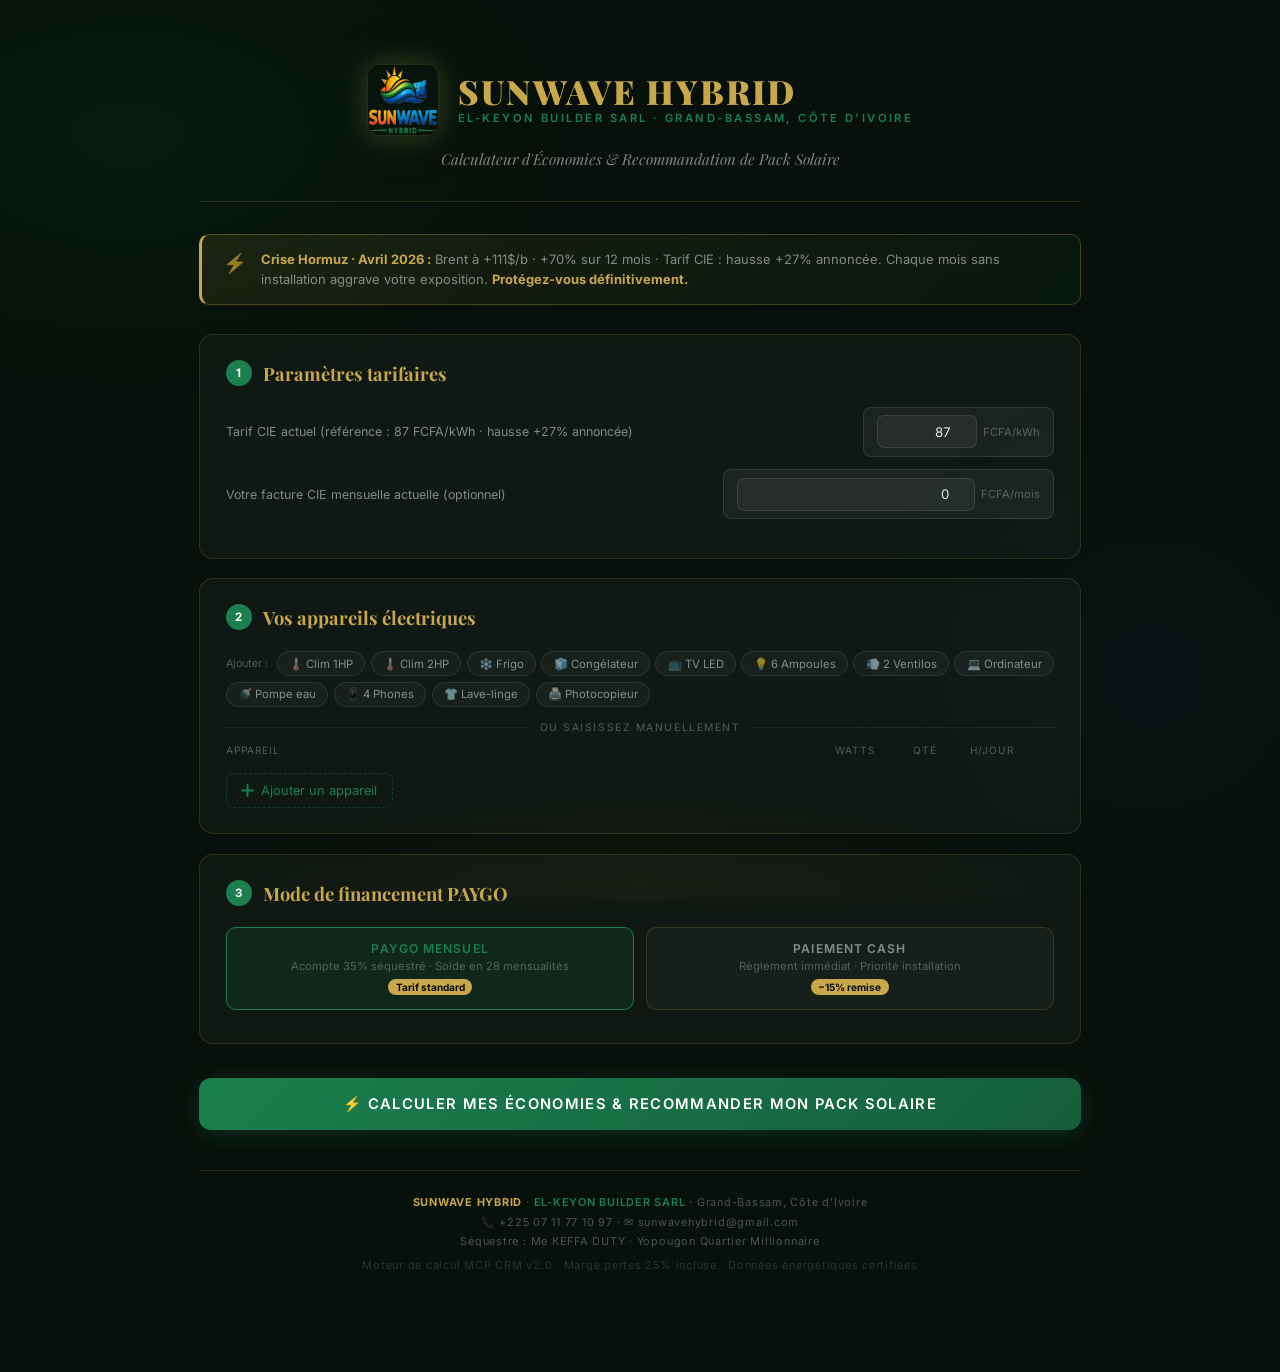
==== commit 66425e9d: "EKB-V7" ====
--- a/Calculateur.html
+++ b/Calculateur.html
@@ -6,96 +6,57 @@
 <title>SUNWAVE HYBRID — Calculateur d'Économies</title>
 <link href="https://fonts.googleapis.com/css2?family=Playfair+Display:ital,wght@0,700;0,900;1,400&family=Inter:wght@300;400;500;600&display=swap" rel="stylesheet">
 <style>
-:root {
-  --vert: #1B7F4F;
-  --vert-dk: #145f3a;
-  --vert-lt: rgba(27,127,79,0.12);
-  --or: #C9A84C;
-  --or-lt: rgba(201,168,76,0.15);
-  --or-glow: rgba(201,168,76,0.35);
-  --bleu: #1A4E8C;
-  --noir: #080C09;
-  --fond: #07100A;
-  --fond2: #0d1a10;
-  --fond3: #111e14;
-  --card: rgba(255,255,255,0.035);
-  --card-h: rgba(255,255,255,0.055);
-  --bord: rgba(201,168,76,0.18);
-  --bord-v: rgba(27,127,79,0.22);
-  --txt: #dfe8e2;
-  --txt2: rgba(223,232,226,0.55);
-  --txt3: rgba(223,232,226,0.32);
-}
-*{margin:0;padding:0;box-sizing:border-box}
-html{scroll-behavior:smooth}
+:root{--vert:#1B7F4F;--vert-dk:#145f3a;--or:#C9A84C;--bleu:#1A4E8C;--noir:#080C09;--fond:#07100A;--fond2:#0d1a10;--card:rgba(255,255,255,0.035);--bord:rgba(201,168,76,0.18);--bord-v:rgba(27,127,79,0.22);--txt:#dfe8e2;--txt2:rgba(223,232,226,0.55);--txt3:rgba(223,232,226,0.32)}
+*{margin:0;padding:0;box-sizing:border-box}html{scroll-behavior:smooth}
 body{background:var(--fond);color:var(--txt);font-family:'Inter',sans-serif;min-height:100vh;overflow-x:hidden}
-
-/* BG */
-body::before{content:'';position:fixed;inset:0;z-index:0;
-  background:radial-gradient(ellipse 55% 45% at 10% 15%,rgba(27,127,79,0.10) 0%,transparent 65%),
-             radial-gradient(ellipse 40% 55% at 90% 75%,rgba(26,78,140,0.08) 0%,transparent 60%),
-             radial-gradient(ellipse 70% 25% at 50% 100%,rgba(201,168,76,0.05) 0%,transparent 50%);
-  pointer-events:none}
-
-.wrap{position:relative;z-index:1;max-width:920px;margin:0 auto;padding:1.5rem 1.2rem 5rem}
-
-/* ===== HEADER ===== */
-.hdr{display:flex;flex-direction:column;align-items:center;gap:0;padding:2.5rem 0 2rem;border-bottom:1px solid var(--bord);margin-bottom:2rem}
-.hdr-logo-row{display:flex;align-items:center;gap:1.2rem;margin-bottom:0.8rem}
+body::before{content:'';position:fixed;inset:0;z-index:0;background:radial-gradient(ellipse 55% 45% at 10% 15%,rgba(27,127,79,0.10) 0%,transparent 65%),radial-gradient(ellipse 40% 55% at 90% 75%,rgba(26,78,140,0.08) 0%,transparent 60%),radial-gradient(ellipse 70% 25% at 50% 100%,rgba(201,168,76,0.05) 0%,transparent 50%);pointer-events:none}
+.wrap{position:relative;z-index:1;max-width:920px;margin:0 auto;padding:1.5rem 1.2rem 6rem}
+/* HEADER */
+.hdr{display:flex;flex-direction:column;align-items:center;padding:2.5rem 0 2rem;border-bottom:1px solid var(--bord);margin-bottom:2rem}
+.hdr-logo-row{display:flex;align-items:center;gap:1.2rem;margin-bottom:.8rem}
 .hdr-logo{width:72px;height:72px;border-radius:12px;object-fit:cover;box-shadow:0 0 28px rgba(201,168,76,0.25),0 0 60px rgba(27,127,79,0.12);border:1px solid var(--bord)}
-.hdr-titles{}
-.brand{font-family:'Playfair Display',serif;font-size:2.1rem;font-weight:900;color:var(--or);letter-spacing:0.06em;line-height:1}
-.brand-sub{font-size:0.7rem;letter-spacing:0.22em;text-transform:uppercase;color:var(--vert);font-weight:600;margin-top:0.2rem}
-.tagline{font-family:'Playfair Display',serif;font-style:italic;font-size:0.95rem;color:var(--txt2);letter-spacing:0.02em}
-
+.brand{font-family:'Playfair Display',serif;font-size:2.1rem;font-weight:900;color:var(--or);letter-spacing:.06em;line-height:1}
+.brand-sub{font-size:.7rem;letter-spacing:.22em;text-transform:uppercase;color:var(--vert);font-weight:600;margin-top:.2rem}
+.tagline{font-family:'Playfair Display',serif;font-style:italic;font-size:.95rem;color:var(--txt2)}
 /* CRISIS */
-.crisis{background:linear-gradient(135deg,rgba(201,168,76,0.10) 0%,rgba(27,127,79,0.07) 100%);border:1px solid rgba(201,168,76,0.28);border-left:3px solid var(--or);border-radius:10px;padding:0.9rem 1.3rem;margin-bottom:1.8rem;display:flex;align-items:flex-start;gap:0.9rem;font-size:0.81rem;color:var(--txt2);line-height:1.55}
-.crisis-ico{font-size:1.2rem;flex-shrink:0;margin-top:0.05rem}
+.crisis{background:linear-gradient(135deg,rgba(201,168,76,0.10) 0%,rgba(27,127,79,0.07) 100%);border:1px solid rgba(201,168,76,0.28);border-left:3px solid var(--or);border-radius:10px;padding:.9rem 1.3rem;margin-bottom:1.8rem;display:flex;align-items:flex-start;gap:.9rem;font-size:.81rem;color:var(--txt2);line-height:1.55}
 .crisis strong{color:var(--or)}
-
 /* SECTION LABEL */
-.slbl{font-size:0.68rem;letter-spacing:0.22em;text-transform:uppercase;color:var(--vert);font-weight:600;margin-bottom:1.1rem;display:flex;align-items:center;gap:0.7rem}
+.slbl{font-size:.68rem;letter-spacing:.22em;text-transform:uppercase;color:var(--vert);font-weight:600;margin-bottom:1.1rem;display:flex;align-items:center;gap:.7rem}
 .slbl::after{content:'';flex:1;height:1px;background:linear-gradient(to right,var(--bord-v),transparent)}
-
-/* STEP CARDS */
+/* CARDS */
 .card{background:var(--card);border:1px solid var(--bord);border-radius:14px;padding:1.6rem;margin-bottom:1.2rem;backdrop-filter:blur(6px);transition:border-color .25s}
 .card:hover{border-color:rgba(201,168,76,0.3)}
-.step-hd{display:flex;align-items:center;gap:0.7rem;margin-bottom:1.3rem}
-.step-num{width:26px;height:26px;background:var(--vert);border-radius:50%;display:flex;align-items:center;justify-content:center;font-size:0.72rem;font-weight:700;color:#fff;flex-shrink:0}
+.step-hd{display:flex;align-items:center;gap:.7rem;margin-bottom:1.3rem}
+.step-num{width:26px;height:26px;background:var(--vert);border-radius:50%;display:flex;align-items:center;justify-content:center;font-size:.72rem;font-weight:700;color:#fff;flex-shrink:0}
 .step-ttl{font-family:'Playfair Display',serif;font-size:1.15rem;font-weight:700;color:var(--or)}
-
 /* TARIFF */
-.tariff-row{display:flex;align-items:center;gap:0.8rem;margin-bottom:0.8rem;flex-wrap:wrap}
-.tariff-lbl{font-size:0.78rem;color:var(--txt2);flex:1;min-width:200px}
-.tinput-wrap{display:flex;align-items:center;gap:0.4rem;background:rgba(255,255,255,0.05);border:1px solid rgba(255,255,255,0.1);border-radius:8px;padding:0.45rem 0.8rem}
-.tinput-wrap input{background:transparent;border:none;width:75px;text-align:right;color:var(--txt);font-size:0.88rem;font-family:'Inter',sans-serif;outline:none}
-.tinput-wrap span{font-size:0.7rem;color:var(--txt3)}
-
+.tariff-row{display:flex;align-items:center;gap:.8rem;margin-bottom:.8rem;flex-wrap:wrap}
+.tariff-lbl{font-size:.78rem;color:var(--txt2);flex:1;min-width:200px}
+.tinput-wrap{display:flex;align-items:center;gap:.4rem;background:rgba(255,255,255,0.05);border:1px solid rgba(255,255,255,0.1);border-radius:8px;padding:.45rem .8rem}
+.tinput-wrap input{background:transparent;border:none;width:75px;text-align:right;color:var(--txt);font-size:.88rem;font-family:'Inter',sans-serif;outline:none}
+.tinput-wrap span{font-size:.7rem;color:var(--txt3)}
 /* PRESETS */
-.presets{display:flex;flex-wrap:wrap;gap:0.35rem;margin-bottom:0.9rem}
-.pb{background:rgba(255,255,255,0.04);border:1px solid rgba(255,255,255,0.09);border-radius:20px;padding:0.28rem 0.7rem;font-size:0.71rem;color:var(--txt2);cursor:pointer;font-family:'Inter',sans-serif;transition:all .2s;white-space:nowrap}
+.presets{display:flex;flex-wrap:wrap;gap:.35rem;margin-bottom:.9rem}
+.pb{background:rgba(255,255,255,0.04);border:1px solid rgba(255,255,255,0.09);border-radius:20px;padding:.28rem .7rem;font-size:.71rem;color:var(--txt2);cursor:pointer;font-family:'Inter',sans-serif;transition:all .2s;white-space:nowrap}
 .pb:hover{background:rgba(27,127,79,0.12);border-color:var(--vert);color:var(--txt)}
-.or-div{display:flex;align-items:center;gap:0.6rem;font-size:0.65rem;color:var(--txt3);text-transform:uppercase;letter-spacing:.15em;margin:.6rem 0}
+.or-div{display:flex;align-items:center;gap:.6rem;font-size:.65rem;color:var(--txt3);text-transform:uppercase;letter-spacing:.15em;margin:.6rem 0}
 .or-div::before,.or-div::after{content:'';flex:1;height:1px;background:rgba(255,255,255,0.07)}
-
 /* APPAREILS */
-.app-hdrs{display:grid;grid-template-columns:1fr 82px 56px 70px 34px;gap:0.4rem;margin-bottom:0.4rem;padding:0 0.2rem}
-.app-hc{font-size:0.63rem;color:var(--txt3);text-transform:uppercase;letter-spacing:.1em;text-align:right}
+.app-hdrs{display:grid;grid-template-columns:1fr 82px 56px 70px 34px;gap:.4rem;margin-bottom:.4rem}
+.app-hc{font-size:.63rem;color:var(--txt3);text-transform:uppercase;letter-spacing:.1em;text-align:right}
 .app-hc:first-child{text-align:left}
-.app-list{display:flex;flex-direction:column;gap:0.5rem}
-.app-row{display:grid;grid-template-columns:1fr 82px 56px 70px 34px;gap:0.4rem;align-items:center;animation:fadeIn .25s ease}
+.app-list{display:flex;flex-direction:column;gap:.5rem}
+.app-row{display:grid;grid-template-columns:1fr 82px 56px 70px 34px;gap:.4rem;align-items:center;animation:fadeIn .25s ease}
 @keyframes fadeIn{from{opacity:0;transform:translateX(-6px)}to{opacity:1;transform:translateX(0)}}
-
-input[type=text],input[type=number],select{width:100%;background:rgba(255,255,255,0.055);border:1px solid rgba(255,255,255,0.09);border-radius:7px;padding:.48rem .65rem;color:var(--txt);font-family:'Inter',sans-serif;font-size:.83rem;transition:border-color .2s,background .2s;outline:none}
+input[type=text],input[type=number],select{width:100%;background:rgba(255,255,255,0.055);border:1px solid rgba(255,255,255,0.09);border-radius:7px;padding:.48rem .65rem;color:var(--txt);font-family:'Inter',sans-serif;font-size:.83rem;transition:border-color .2s;outline:none}
 input[type=text]:focus,input[type=number]:focus{border-color:var(--vert);background:rgba(27,127,79,0.09)}
 input[type=number]{text-align:right}
-
 .btn-del{background:rgba(220,50,50,0.1);border:1px solid rgba(220,50,50,0.18);border-radius:7px;color:rgba(220,80,80,0.65);cursor:pointer;width:34px;height:34px;display:flex;align-items:center;justify-content:center;font-size:1.05rem;transition:all .2s;flex-shrink:0}
 .btn-del:hover{background:rgba(220,50,50,0.22);color:#ff6b6b}
-.btn-add{display:flex;align-items:center;gap:0.45rem;background:transparent;border:1px dashed rgba(27,127,79,0.38);border-radius:8px;color:var(--vert);cursor:pointer;padding:.55rem .9rem;font-size:.8rem;font-family:'Inter',sans-serif;margin-top:.7rem;transition:all .2s;letter-spacing:.04em}
-.btn-add:hover{background:rgba(27,127,79,0.1);border-color:var(--vert);transform:translateY(-1px)}
-
-/* PAYMENT TABS */
+.btn-add{display:flex;align-items:center;gap:.45rem;background:transparent;border:1px dashed rgba(27,127,79,0.38);border-radius:8px;color:var(--vert);cursor:pointer;padding:.55rem .9rem;font-size:.8rem;font-family:'Inter',sans-serif;margin-top:.7rem;transition:all .2s}
+.btn-add:hover{background:rgba(27,127,79,0.1);border-color:var(--vert)}
+/* PAYMENT */
 .pay-tabs{display:flex;gap:.7rem;margin-bottom:.5rem}
 .pay-tab{flex:1;background:rgba(255,255,255,0.03);border:1px solid var(--bord);border-radius:10px;padding:.85rem;cursor:pointer;transition:all .25s;text-align:center}
 .pay-tab.active{background:rgba(27,127,79,0.14);border-color:var(--vert)}
@@ -103,67 +64,50 @@
 .pay-tab.active .pay-tab-ttl{color:var(--vert)}
 .pay-tab-desc{font-size:.7rem;color:var(--txt3);line-height:1.4}
 .pay-badge{display:inline-block;background:var(--or);color:var(--noir);font-size:.63rem;font-weight:700;padding:.13rem .45rem;border-radius:20px;margin-top:.25rem}
-
-/* PACK SELECTOR */
 .pack-info-box{background:rgba(27,127,79,0.06);border:1px dashed var(--bord-v);border-radius:9px;padding:.8rem 1rem;margin-top:.8rem;font-size:.78rem;color:var(--txt2);display:none;line-height:1.6}
 .pack-info-box.show{display:block}
 .pack-info-box strong{color:var(--or)}
-
-/* BTN CALCULATE */
-.btn-calc{width:100%;background:linear-gradient(135deg,var(--vert) 0%,var(--vert-dk) 100%);border:none;border-radius:12px;color:#fff;cursor:pointer;padding:1.05rem 2rem;font-size:.92rem;font-family:'Inter',sans-serif;font-weight:600;letter-spacing:.09em;text-transform:uppercase;transition:all .3s;box-shadow:0 4px 20px rgba(27,127,79,0.28);margin-top:.9rem;position:relative;overflow:hidden}
-.btn-calc::after{content:'';position:absolute;inset:0;background:linear-gradient(135deg,transparent,rgba(255,255,255,.06));opacity:0;transition:opacity .3s}
+/* BTN CALC */
+.btn-calc{width:100%;background:linear-gradient(135deg,var(--vert) 0%,var(--vert-dk) 100%);border:none;border-radius:12px;color:#fff;cursor:pointer;padding:1.05rem 2rem;font-size:.92rem;font-family:'Inter',sans-serif;font-weight:600;letter-spacing:.09em;text-transform:uppercase;transition:all .3s;box-shadow:0 4px 20px rgba(27,127,79,0.28);margin-top:.9rem}
 .btn-calc:hover{transform:translateY(-2px);box-shadow:0 8px 28px rgba(27,127,79,0.42)}
-.btn-calc:hover::after{opacity:1}
-.btn-calc:active{transform:translateY(0)}
-
 /* RESULTS */
 #results{display:none;animation:revUp .45s ease}
 @keyframes revUp{from{opacity:0;transform:translateY(14px)}to{opacity:1;transform:translateY(0)}}
-
-/* HERO RESULT */
 .res-hero{background:linear-gradient(140deg,rgba(27,127,79,0.18) 0%,rgba(26,78,140,0.10) 60%,rgba(201,168,76,0.06) 100%);border:1px solid rgba(27,127,79,0.32);border-radius:16px;padding:1.8rem;text-align:center;margin-bottom:1.2rem;position:relative;overflow:hidden}
-.res-hero::before{content:'';position:absolute;top:-50px;right:-50px;width:140px;height:140px;border-radius:50%;background:radial-gradient(circle,rgba(27,127,79,0.18),transparent 70%);pointer-events:none}
 .res-pack-n{font-family:'Playfair Display',serif;font-size:1.7rem;font-weight:900;color:var(--or);margin-bottom:.2rem}
 .res-kwh{font-size:.72rem;color:var(--txt2);letter-spacing:.1em;text-transform:uppercase;margin-bottom:1rem}
 .res-price{font-family:'Playfair Display',serif;font-size:2.9rem;font-weight:900;color:#fff;line-height:1}
 .res-price-lbl{font-size:.72rem;color:var(--txt2);margin-top:.2rem;letter-spacing:.06em}
-
-/* METRICS GRID */
 .metrics{display:grid;grid-template-columns:repeat(2,1fr);gap:.8rem;margin-bottom:1.2rem}
 @media(min-width:560px){.metrics{grid-template-columns:repeat(4,1fr)}}
-.metric{background:var(--card);border:1px solid var(--bord);border-radius:11px;padding:1rem;text-align:center;transition:transform .2s,border-color .2s}
-.metric:hover{transform:translateY(-2px);border-color:var(--or-glow)}
+.metric{background:var(--card);border:1px solid var(--bord);border-radius:11px;padding:1rem;text-align:center;transition:transform .2s}
+.metric:hover{transform:translateY(-2px)}
 .met-val{font-family:'Playfair Display',serif;font-size:1.45rem;font-weight:700;color:var(--or);line-height:1.1}
 .met-lbl{font-size:.64rem;color:var(--txt2);text-transform:uppercase;letter-spacing:.1em;margin-top:.2rem}
-
-/* PACK SPECS */
 .specs-card{background:var(--card);border:1px solid var(--bord);border-radius:13px;padding:1.3rem;margin-bottom:1.2rem}
 .specs-grid{display:grid;grid-template-columns:repeat(5,1fr);gap:.6rem;margin-top:.9rem}
 @media(max-width:500px){.specs-grid{grid-template-columns:repeat(3,1fr)}}
 .spec{text-align:center;background:rgba(255,255,255,0.03);border-radius:8px;border:1px solid rgba(255,255,255,0.06);padding:.7rem .4rem}
 .spec-v{font-family:'Playfair Display',serif;font-size:1.1rem;font-weight:700;color:var(--or)}
 .spec-u{font-size:.6rem;color:var(--txt3);text-transform:uppercase;letter-spacing:.08em;margin-top:.12rem}
-
-/* SAVINGS TABLE */
+.notary-box{background:rgba(26,78,140,0.09);border:1px solid rgba(26,78,140,0.22);border-radius:11px;padding:.9rem 1.1rem;font-size:.76rem;color:var(--txt2);line-height:1.6;margin-bottom:1.2rem}
+.notary-box strong{color:#7db3f5}
 .sav-wrap{background:var(--card);border:1px solid var(--bord);border-radius:13px;overflow:hidden;margin-bottom:1.2rem}
 .sav-head{background:rgba(27,127,79,0.10);padding:.8rem 1.2rem;display:flex;justify-content:space-between;align-items:center}
 .sav-title{font-size:.71rem;text-transform:uppercase;letter-spacing:.16em;color:var(--vert);font-weight:600}
 .ph-badge{font-size:.63rem;padding:.18rem .55rem;border-radius:20px;font-weight:700}
 .ph1{background:rgba(201,168,76,0.15);color:var(--or);border:1px solid rgba(201,168,76,0.28)}
 .ph2{background:rgba(27,127,79,0.2);color:#5de0a0;border:1px solid rgba(27,127,79,0.3)}
-.sav-row{display:flex;justify-content:space-between;align-items:center;padding:.6rem 1.2rem;border-top:1px solid rgba(255,255,255,0.04);font-size:.8rem;transition:background .15s;gap:.5rem}
+.sav-row{display:flex;justify-content:space-between;align-items:center;padding:.6rem 1.2rem;border-top:1px solid rgba(255,255,255,0.04);font-size:.8rem;gap:.5rem}
 .sav-row:hover{background:rgba(255,255,255,0.025)}
 .sav-mo{color:var(--txt2);flex-shrink:0}
 .sav-gain{font-weight:600;color:var(--txt);flex-shrink:0}
 .sav-gain.pos{color:#5de0a0}
 .sav-cum{color:var(--txt3);font-size:.72rem;text-align:right}
-
-/* ARG BOX */
 .arg-box{background:linear-gradient(135deg,rgba(27,127,79,0.14) 0%,rgba(26,78,140,0.08) 100%);border:1px solid rgba(27,127,79,0.32);border-left:4px solid var(--vert);border-radius:0 12px 12px 0;padding:1.1rem 1.4rem;margin-bottom:1.2rem}
 .arg-ttl{font-size:.67rem;text-transform:uppercase;letter-spacing:.18em;color:var(--vert);font-weight:600;margin-bottom:.45rem}
 .arg-txt{font-family:'Playfair Display',serif;font-size:1rem;font-style:italic;color:var(--txt);line-height:1.55}
 .arg-txt strong{color:var(--or);font-style:normal}
-
 /* PACK TABLE */
 .pack-tbl-wrap{overflow-x:auto;margin-bottom:1.2rem}
 .pack-tbl{width:100%;border-collapse:collapse;font-size:.74rem}
@@ -175,37 +119,94 @@
 .pack-tbl tr.selected-pack td:first-child{color:var(--or);font-weight:700}
 .pack-tbl tr:hover td{background:rgba(255,255,255,0.025)}
 .prio-badge{display:inline-block;background:rgba(27,127,79,0.2);color:var(--vert);font-size:.58rem;padding:.1rem .4rem;border-radius:10px;margin-left:.4rem;font-weight:600;border:1px solid var(--bord-v)}
-
-/* NOTARY BOX */
-.notary-box{background:rgba(26,78,140,0.09);border:1px solid rgba(26,78,140,0.22);border-radius:11px;padding:.9rem 1.1rem;font-size:.76rem;color:var(--txt2);line-height:1.6;margin-bottom:1.2rem}
-.notary-box strong{color:#7db3f5}
-
+/* ===== CTA TUNNEL ===== */
+.cta-bloc{background:linear-gradient(135deg,rgba(201,168,76,0.13) 0%,rgba(27,127,79,0.12) 60%,rgba(26,78,140,0.08) 100%);border:2px solid rgba(201,168,76,0.42);border-radius:18px;padding:2rem 1.8rem;margin:1.5rem 0;text-align:center;position:relative;overflow:hidden}
+.cta-bloc::before{content:'';position:absolute;top:-60px;left:50%;transform:translateX(-50%);width:220px;height:130px;background:radial-gradient(ellipse,rgba(201,168,76,0.15),transparent 70%);pointer-events:none}
+.cta-urgence{display:inline-flex;align-items:center;gap:.5rem;background:rgba(220,60,60,0.15);border:1px solid rgba(220,60,60,0.3);border-radius:20px;padding:.3rem .85rem;font-size:.68rem;font-weight:700;color:#ff8a8a;letter-spacing:.12em;text-transform:uppercase;margin-bottom:1rem}
+.cta-urgence-dot{width:7px;height:7px;background:#ff6b6b;border-radius:50%;animation:blink 1.2s ease-in-out infinite}
+@keyframes blink{0%,100%{opacity:1;box-shadow:0 0 6px #ff6b6b}50%{opacity:.4;box-shadow:none}}
+.cta-titre{font-family:'Playfair Display',serif;font-size:1.55rem;font-weight:900;color:var(--or);line-height:1.25;margin-bottom:.5rem}
+.cta-sous{font-size:.85rem;color:var(--txt2);line-height:1.6;margin-bottom:1.4rem}
+.cta-sous strong{color:var(--txt)}
+.cta-prix-recap{display:flex;justify-content:center;gap:2rem;margin-bottom:1.5rem;flex-wrap:wrap}
+.cpr-item{text-align:center}
+.cpr-val{font-family:'Playfair Display',serif;font-size:1.3rem;font-weight:700;color:var(--or)}
+.cpr-lbl{font-size:.63rem;color:var(--txt3);text-transform:uppercase;letter-spacing:.1em;margin-top:.15rem}
+.cta-btns{display:flex;flex-direction:column;gap:.75rem;max-width:480px;margin:0 auto}
+@media(min-width:500px){.cta-btns{flex-direction:row}}
+.btn-wave{flex:1;background:linear-gradient(135deg,#00b0f0 0%,#0078d4 100%);border:none;border-radius:12px;color:#fff;cursor:pointer;padding:1rem 1.2rem;font-size:.9rem;font-family:'Inter',sans-serif;font-weight:700;letter-spacing:.04em;transition:all .3s;box-shadow:0 4px 18px rgba(0,120,212,0.35);display:flex;align-items:center;justify-content:center;gap:.5rem;text-decoration:none}
+.btn-wave:hover{transform:translateY(-2px);box-shadow:0 8px 24px rgba(0,120,212,0.5)}
+.btn-whatsapp{flex:1;background:linear-gradient(135deg,#25d366 0%,#128c3e 100%);border:none;border-radius:12px;color:#fff;cursor:pointer;padding:1rem 1.2rem;font-size:.9rem;font-family:'Inter',sans-serif;font-weight:700;transition:all .3s;box-shadow:0 4px 18px rgba(37,211,102,0.3);display:flex;align-items:center;justify-content:center;gap:.5rem;text-decoration:none}
+.btn-whatsapp:hover{transform:translateY(-2px);box-shadow:0 8px 24px rgba(37,211,102,0.45)}
+.btn-secondary{width:100%;max-width:480px;margin:.5rem auto 0;background:transparent;border:1.5px solid var(--or);border-radius:12px;color:var(--or);cursor:pointer;padding:.85rem 1.2rem;font-size:.85rem;font-family:'Inter',sans-serif;font-weight:600;transition:all .3s;display:flex;align-items:center;justify-content:center;gap:.5rem}
+.btn-secondary:hover{background:rgba(201,168,76,0.1)}
+.btn-secondary.green{border-color:var(--vert);color:var(--vert)}
+.btn-secondary.green:hover{background:rgba(27,127,79,0.1)}
+.cta-guarantee{font-size:.7rem;color:var(--txt3);margin-top:1rem;line-height:1.7}
+.cta-guarantee span{color:var(--vert)}
+/* MODAL */
+.modal-overlay{position:fixed;inset:0;background:rgba(0,0,0,0.82);z-index:1000;display:none;align-items:center;justify-content:center;padding:1rem;backdrop-filter:blur(4px)}
+.modal-overlay.open{display:flex;animation:fadeOverlay .25s ease}
+@keyframes fadeOverlay{from{opacity:0}to{opacity:1}}
+.modal{background:#0d1a10;border:1px solid var(--bord);border-radius:18px;max-width:520px;width:100%;max-height:92vh;overflow-y:auto;animation:slideModal .3s ease}
+@keyframes slideModal{from{opacity:0;transform:translateY(20px)}to{opacity:1;transform:translateY(0)}}
+.modal-hdr{padding:1.5rem 1.5rem 0;display:flex;justify-content:space-between;align-items:flex-start;gap:1rem}
+.modal-ttl{font-family:'Playfair Display',serif;font-size:1.25rem;font-weight:700;color:var(--or);line-height:1.3}
+.modal-close{background:rgba(255,255,255,0.07);border:none;color:var(--txt2);cursor:pointer;width:32px;height:32px;border-radius:8px;font-size:1.2rem;display:flex;align-items:center;justify-content:center;flex-shrink:0;transition:background .2s}
+.modal-close:hover{background:rgba(255,255,255,0.14)}
+.modal-body{padding:1.2rem 1.5rem 1.5rem}
+.modal-pack-recap{background:rgba(27,127,79,0.1);border:1px solid var(--bord-v);border-radius:10px;padding:.8rem 1rem;margin-bottom:1.2rem;font-size:.8rem;color:var(--txt2);line-height:1.7}
+.modal-pack-recap strong{color:var(--or)}
+.form-row{margin-bottom:.9rem}
+.form-lbl{font-size:.72rem;color:var(--txt2);text-transform:uppercase;letter-spacing:.1em;margin-bottom:.35rem;display:block}
+.form-input{width:100%;background:rgba(255,255,255,0.06);border:1px solid rgba(255,255,255,0.1);border-radius:9px;padding:.6rem .85rem;color:var(--txt);font-family:'Inter',sans-serif;font-size:.88rem;outline:none;transition:border-color .2s}
+.form-input:focus{border-color:var(--vert);background:rgba(27,127,79,0.08)}
+.form-select{width:100%;background:rgba(255,255,255,0.06);border:1px solid rgba(255,255,255,0.1);border-radius:9px;padding:.6rem .85rem;color:var(--txt);font-family:'Inter',sans-serif;font-size:.88rem;outline:none;cursor:pointer}
+.form-grid{display:grid;grid-template-columns:1fr 1fr;gap:.7rem}
+@media(max-width:420px){.form-grid{grid-template-columns:1fr}}
+.form-note{font-size:.7rem;color:var(--txt3);margin-top:.3rem;line-height:1.5}
+.pay-choice{display:grid;grid-template-columns:1fr 1fr 1fr;gap:.5rem;margin-top:.4rem}
+.pay-opt{border:1px solid rgba(255,255,255,0.1);border-radius:9px;padding:.55rem;text-align:center;cursor:pointer;transition:all .2s;font-size:.75rem;color:var(--txt2)}
+.pay-opt:hover,.pay-opt.selected{border-color:var(--vert);background:rgba(27,127,79,0.1);color:var(--vert);font-weight:600}
+.pay-opt-icon{font-size:1.3rem;display:block;margin-bottom:.2rem}
+.btn-submit{width:100%;background:linear-gradient(135deg,var(--vert) 0%,var(--vert-dk) 100%);border:none;border-radius:12px;color:#fff;cursor:pointer;padding:1rem;font-size:.92rem;font-family:'Inter',sans-serif;font-weight:700;letter-spacing:.07em;text-transform:uppercase;transition:all .3s;box-shadow:0 4px 18px rgba(27,127,79,0.3);margin-top:1rem}
+.btn-submit:hover{transform:translateY(-2px);box-shadow:0 8px 24px rgba(27,127,79,0.45)}
+.submit-guarantee{font-size:.68rem;color:var(--txt3);text-align:center;margin-top:.6rem;line-height:1.6}
+.submit-guarantee span{color:var(--vert)}
+.success-state{text-align:center;padding:.5rem}
+.success-ico{font-size:3.5rem;margin-bottom:1rem;display:block;animation:bounceIn .5s ease}
+@keyframes bounceIn{0%{transform:scale(.3)}60%{transform:scale(1.08)}100%{transform:scale(1)}}
+.success-ttl{font-family:'Playfair Display',serif;font-size:1.35rem;font-weight:700;color:var(--or);margin-bottom:.6rem}
+.success-txt{font-size:.84rem;color:var(--txt2);line-height:1.7;margin-bottom:1rem}
+.success-ref{background:rgba(27,127,79,0.12);border:1px solid var(--bord-v);border-radius:9px;padding:.7rem 1rem;font-size:.78rem;color:var(--vert);font-weight:600;letter-spacing:.06em;margin-bottom:1.2rem}
+.success-actions{display:flex;flex-direction:column;gap:.6rem;max-width:340px;margin:0 auto}
+/* STICKY BAR */
+.sticky-cta{position:fixed;bottom:0;left:0;right:0;z-index:900;background:linear-gradient(to top,rgba(7,16,10,0.98),rgba(7,16,10,0.92));border-top:1px solid var(--bord);padding:.75rem 1.2rem;display:none;align-items:center;justify-content:space-between;gap:.8rem;backdrop-filter:blur(8px)}
+.sticky-cta.show{display:flex;animation:slideUp .3s ease}
+@keyframes slideUp{from{transform:translateY(100%)}to{transform:translateY(0)}}
+.sticky-pack-info{flex:1;min-width:0}
+.sticky-pack-name{font-size:.8rem;font-weight:700;color:var(--or);white-space:nowrap;overflow:hidden;text-overflow:ellipsis}
+.sticky-pack-price{font-size:.7rem;color:var(--txt2)}
+.sticky-btns{display:flex;gap:.5rem;flex-shrink:0}
+.sticky-btn{border:none;border-radius:9px;color:#fff;cursor:pointer;padding:.6rem .9rem;font-size:.78rem;font-weight:700;font-family:'Inter',sans-serif;transition:all .2s;white-space:nowrap;text-decoration:none;display:inline-flex;align-items:center;gap:.3rem}
+.sticky-btn.wave{background:#0095d4}
+.sticky-btn.wave:hover{background:#007ab5}
+.sticky-btn.green{background:var(--vert)}
+.sticky-btn.green:hover{background:var(--vert-dk)}
 /* FOOTER */
 .ftr{text-align:center;margin-top:2.5rem;padding-top:1.4rem;border-top:1px solid var(--bord);font-size:.68rem;color:var(--txt3);letter-spacing:.07em;line-height:1.8}
 .ftr strong{color:var(--or)}
-.ftr .wave-txt{color:var(--vert);font-weight:600}
-
-/* SCROLLBAR */
-::-webkit-scrollbar{width:4px;height:4px}
-::-webkit-scrollbar-track{background:var(--fond)}
-::-webkit-scrollbar-thumb{background:var(--vert);border-radius:2px}
-
-@media(max-width:560px){
-  .app-row,.app-hdrs{grid-template-columns:1fr 72px 48px 62px 34px;gap:.3rem}
-  .brand{font-size:1.6rem}
-  .res-price{font-size:2.1rem}
-  .pay-tabs{flex-direction:column}
-}
+.ftr .wv{color:var(--vert);font-weight:600}
+::-webkit-scrollbar{width:4px;height:4px}::-webkit-scrollbar-track{background:var(--fond)}::-webkit-scrollbar-thumb{background:var(--vert);border-radius:2px}
+@media(max-width:560px){.app-row,.app-hdrs{grid-template-columns:1fr 72px 48px 62px 34px;gap:.3rem}.brand{font-size:1.6rem}.res-price{font-size:2.1rem}.pay-tabs{flex-direction:column}}
 </style>
 </head>
 <body>
 <div class="wrap">
-
-<!-- HEADER -->
 <div class="hdr">
   <div class="hdr-logo-row">
-    <img class="hdr-logo" src="[data-uri]" alt="SUNWAVE HYBRID Logo">
-    <div class="hdr-titles">
+    <img class="hdr-logo" src="[data-uri]" alt="SUNWAVE HYBRID">
+    <div>
       <div class="brand">SUNWAVE HYBRID</div>
       <div class="brand-sub">EL-KEYON BUILDER SARL · Grand-Bassam, Côte d'Ivoire</div>
     </div>
@@ -213,29 +214,17 @@
   <div class="tagline">Calculateur d'Économies &amp; Recommandation de Pack Solaire</div>
 </div>
 
-<!-- CRISIS BANNER -->
 <div class="crisis">
-  <span class="crisis-ico">⚡</span>
-  <div>
-    <strong>Crise Hormuz · Avril 2026 :</strong> Brent à +111$/b · +70% sur 12 mois · Tarif CIE : hausse de +27% annoncée.
-    Chaque mois sans installation solaire aggrave votre exposition. <strong>Protégez-vous définitivement.</strong>
-  </div>
-</div>
-
-<!-- ÉTAPE 1 -->
+  <span style="font-size:1.2rem;flex-shrink:0">⚡</span>
+  <div><strong>Crise Hormuz · Avril 2026 :</strong> Brent à +111$/b · +70% sur 12 mois · Tarif CIE : hausse +27% annoncée. Chaque mois sans installation aggrave votre exposition. <strong>Protégez-vous définitivement.</strong></div>
+</div>
+
 <div class="card">
   <div class="step-hd"><div class="step-num">1</div><div class="step-ttl">Paramètres tarifaires</div></div>
-  <div class="tariff-row">
-    <span class="tariff-lbl">Tarif CIE actuel (référence : 87 FCFA/kWh + hausse 27% annoncée)</span>
-    <div class="tinput-wrap"><input type="number" id="tarifCIE" value="87" min="50" max="400" step="1"><span>FCFA/kWh</span></div>
-  </div>
-  <div class="tariff-row">
-    <span class="tariff-lbl">Votre facture CIE mensuelle actuelle (optionnel — calcul auto sinon)</span>
-    <div class="tinput-wrap"><input type="number" id="facture" value="0" min="0" step="500"><span>FCFA/mois</span></div>
-  </div>
-</div>
-
-<!-- ÉTAPE 2 -->
+  <div class="tariff-row"><span class="tariff-lbl">Tarif CIE actuel (référence : 87 FCFA/kWh · hausse +27% annoncée)</span><div class="tinput-wrap"><input type="number" id="tarifCIE" value="87" min="50" max="400" step="1"><span>FCFA/kWh</span></div></div>
+  <div class="tariff-row"><span class="tariff-lbl">Votre facture CIE mensuelle actuelle (optionnel)</span><div class="tinput-wrap"><input type="number" id="facture" value="0" min="0" step="500"><span>FCFA/mois</span></div></div>
+</div>
+
 <div class="card">
   <div class="step-hd"><div class="step-num">2</div><div class="step-ttl">Vos appareils électriques</div></div>
   <div class="presets">
@@ -254,63 +243,37 @@
     <button class="pb" onclick="ap('Photocopieur',1500,1,4)">🖨️ Photocopieur</button>
   </div>
   <div class="or-div">ou saisissez manuellement</div>
-  <div class="app-hdrs">
-    <div class="app-hc" style="text-align:left">Appareil</div>
-    <div class="app-hc">Watts</div>
-    <div class="app-hc">Qté</div>
-    <div class="app-hc">H/jour</div>
-    <div></div>
-  </div>
+  <div class="app-hdrs"><div class="app-hc" style="text-align:left">Appareil</div><div class="app-hc">Watts</div><div class="app-hc">Qté</div><div class="app-hc">H/jour</div><div></div></div>
   <div class="app-list" id="app-list"></div>
-  <button class="btn-add" onclick="addApp()">
-    <svg width="13" height="13" viewBox="0 0 13 13" fill="none" stroke="currentColor" stroke-width="2" stroke-linecap="round"><path d="M6.5 1v11M1 6.5h11"/></svg>
-    Ajouter un appareil
-  </button>
-</div>
-
-<!-- ÉTAPE 3 -->
+  <button class="btn-add" onclick="addApp()"><svg width="13" height="13" viewBox="0 0 13 13" fill="none" stroke="currentColor" stroke-width="2" stroke-linecap="round"><path d="M6.5 1v11M1 6.5h11"/></svg>Ajouter un appareil</button>
+</div>
+
 <div class="card">
   <div class="step-hd"><div class="step-num">3</div><div class="step-ttl">Mode de financement PAYGO</div></div>
   <div class="pay-tabs">
-    <div class="pay-tab active" id="tab-i" onclick="setMode('INST')">
-      <div class="pay-tab-ttl">PAYGO Mensuel</div>
-      <div class="pay-tab-desc">Acompte 35% séquestré chez Me KEFFA DUTY · Solde en 28 mensualités</div>
-      <span class="pay-badge">Tarif standard</span>
-    </div>
-    <div class="pay-tab" id="tab-c" onclick="setMode('CASH')">
-      <div class="pay-tab-ttl">Paiement Cash</div>
-      <div class="pay-tab-desc">Règlement immédiat intégral · Priorité installation</div>
-      <span class="pay-badge">−15% remise</span>
-    </div>
-  </div>
-  <div class="pack-info-box" id="pack-info">
-    Packs prioritaires T1 (250 000 – 350 000 FCFA/mois) : <strong>Nano Starter, Nano Starter Plus, Micro Starter</strong> — 
-    Paiement via <strong>Wave CI · Orange Money · MTN</strong>
-  </div>
-</div>
-
-<!-- BOUTON -->
+    <div class="pay-tab active" id="tab-i" onclick="setMode('INST')"><div class="pay-tab-ttl">PAYGO Mensuel</div><div class="pay-tab-desc">Acompte 35% séquestré · Solde en 28 mensualités</div><span class="pay-badge">Tarif standard</span></div>
+    <div class="pay-tab" id="tab-c" onclick="setMode('CASH')"><div class="pay-tab-ttl">Paiement Cash</div><div class="pay-tab-desc">Règlement immédiat · Priorité installation</div><span class="pay-badge">−15% remise</span></div>
+  </div>
+  <div class="pack-info-box" id="pack-info">Packs prioritaires T1 (250k–350k FCFA/mois) : <strong>Nano Starter, Nano Starter Plus, Micro Starter</strong> — Paiement via <strong>Wave CI · Orange Money · MTN</strong></div>
+</div>
+
 <button class="btn-calc" onclick="calc()">⚡ Calculer mes économies &amp; recommander mon pack solaire</button>
 
-<!-- RÉSULTATS -->
 <div id="results">
   <div style="height:1.8rem"></div>
   <div class="slbl">Votre recommandation personnalisée SUNWAVE HYBRID</div>
-
   <div class="res-hero">
     <div class="res-pack-n" id="rPackName">—</div>
     <div class="res-kwh" id="rKwh">—</div>
     <div class="res-price" id="rPrice">—</div>
     <div class="res-price-lbl" id="rPriceLbl">—</div>
   </div>
-
   <div class="metrics">
     <div class="metric"><div class="met-val" id="mAcompte">—</div><div class="met-lbl">Acompte 35%</div></div>
     <div class="metric"><div class="met-val" id="mMensual">—</div><div class="met-lbl">Mensualité (28 mois)</div></div>
     <div class="metric"><div class="met-val" id="mFacture">—</div><div class="met-lbl">Facture CIE évitée</div></div>
     <div class="metric"><div class="met-val" id="mROI">—</div><div class="met-lbl">Retour invest.</div></div>
   </div>
-
   <div class="specs-card">
     <div class="slbl">Composition technique du pack</div>
     <div class="specs-grid">
@@ -321,140 +284,165 @@
       <div class="spec"><div class="spec-v" id="spComfort">—</div><div class="spec-u">Confort inclus</div></div>
     </div>
   </div>
-
-  <div class="notary-box">
-    <strong>🏛️ Séquestre notarial — Me KEFFA DUTY, Yopougon Quartier Millionnaire :</strong>
-    Votre acompte est sécurisé par acte notarié. Aucun décaissement avant signature du contrat d'installation et validation technique.
-    Paiement accepté : <strong>Wave CI · Orange Money · MTN Mobile Money · Virement bancaire</strong>
-  </div>
-
+  <div class="notary-box"><strong>🏛️ Séquestre notarial — Me KEFFA DUTY, Yopougon Quartier Millionnaire :</strong> Acompte sécurisé par acte notarié. Aucun décaissement avant signature du contrat et validation technique. Paiement : <strong>Wave CI · Orange Money · MTN Mobile Money · Virement bancaire</strong></div>
   <div class="sav-wrap">
-    <div class="sav-head">
-      <span class="sav-title">Flux financier mensuel — 36 mois</span>
-      <span class="ph1 ph-badge">Phase 1 : M1–M28</span>
-    </div>
+    <div class="sav-head"><span class="sav-title">Flux financier mensuel — 36 mois</span><span class="ph1 ph-badge">Phase 1 : M1–M28</span></div>
     <div id="savRows"></div>
   </div>
-
   <div class="arg-box">
     <div class="arg-ttl">⚡ Argument de conversion — Économies à partir du mois 29</div>
     <div class="arg-txt" id="argTxt">—</div>
   </div>
 
+  <!-- ===== BLOC CTA CONVERSION ===== -->
+  <div class="cta-bloc" id="ctaBloc">
+    <div class="cta-urgence"><span class="cta-urgence-dot"></span>Places limitées — Avril 2026</div>
+    <div class="cta-titre" id="ctaTitre">Votre pack est prêt<br>— Réservez maintenant</div>
+    <div class="cta-sous" id="ctaSous">Acompte sécurisé chez le notaire · Installation sous <strong>7–14 jours</strong> · Économies dès le <strong>1er mois</strong></div>
+    <div class="cta-prix-recap">
+      <div class="cpr-item"><div class="cpr-val" id="ctaPrix">—</div><div class="cpr-lbl">Prix total</div></div>
+      <div class="cpr-item"><div class="cpr-val" id="ctaDep">—</div><div class="cpr-lbl">Acompte 35%</div></div>
+      <div class="cpr-item"><div class="cpr-val" id="ctaMens">—</div><div class="cpr-lbl">Mensualité / 28 mois</div></div>
+    </div>
+    <div class="cta-btns">
+      <a href="#" class="btn-wave" onclick="openWave(event)">
+        <svg width="16" height="16" viewBox="0 0 24 24" fill="currentColor"><path d="M21 15a2 2 0 0 1-2 2H7l-4 4V5a2 2 0 0 1 2-2h14a2 2 0 0 1 2 2z"/></svg>
+        💙 Payer l'acompte · Wave CI
+      </a>
+      <a href="#" class="btn-whatsapp" onclick="openWhatsapp(event)">
+        <svg width="16" height="16" viewBox="0 0 24 24" fill="currentColor"><path d="M17.472 14.382c-.297-.149-1.758-.867-2.03-.967-.273-.099-.471-.148-.67.15-.197.297-.767.966-.94 1.164-.173.199-.347.223-.644.075-.297-.15-1.255-.463-2.39-1.475-.883-.788-1.48-1.761-1.653-2.059-.173-.297-.018-.458.13-.606.134-.133.298-.347.446-.52.149-.174.198-.298.298-.497.099-.198.05-.371-.025-.52-.075-.149-.669-1.612-.916-2.207-.242-.579-.487-.5-.669-.51-.173-.008-.371-.01-.57-.01-.198 0-.52.074-.792.372-.272.297-1.04 1.016-1.04 2.479 0 1.462 1.065 2.875 1.213 3.074.149.198 2.096 3.2 5.077 4.487.709.306 1.262.489 1.694.625.712.227 1.36.195 1.871.118.571-.085 1.758-.719 2.006-1.413.248-.694.248-1.289.173-1.413-.074-.124-.272-.198-.57-.347m-5.421 7.403h-.004a9.87 9.87 0 0 1-5.031-1.378l-.361-.214-3.741.982.998-3.648-.235-.374a9.86 9.86 0 0 1-1.51-5.26c.001-5.45 4.436-9.884 9.888-9.884 2.64 0 5.122 1.03 6.988 2.898a9.825 9.825 0 0 1 2.893 6.994c-.003 5.45-4.437 9.884-9.885 9.884m8.413-18.297A11.815 11.815 0 0 0 12.05 0C5.495 0 .16 5.335.157 11.892c0 2.096.547 4.142 1.588 5.945L.057 24l6.305-1.654a11.882 11.882 0 0 0 5.683 1.448h.005c6.554 0 11.89-5.335 11.893-11.893a11.821 11.821 0 0 0-3.48-8.413z"/></svg>
+        📱 Contacter via WhatsApp
+      </a>
+    </div>
+    <button class="btn-secondary" onclick="openModal('audit')" style="margin-top:.8rem">🔍 Demander un audit technique gratuit à domicile</button>
+    <button class="btn-secondary green" onclick="openModal('reserve')" style="margin-top:.5rem">📋 Remplir ma fiche de réservation complète</button>
+    <div class="cta-guarantee">
+      🔒 <span>Acompte 100% sécurisé</span> · Séquestre chez Me KEFFA DUTY, Notaire · Yopougon Quartier Millionnaire<br>
+      Aucun décaissement avant signature · Délai installation : 7–14 jours ouvrés<br>
+      Paiement : <span>Wave CI · Orange Money · MTN Mobile Money</span>
+    </div>
+  </div>
+
   <div class="slbl" style="margin-top:1.5rem">Grille tarifaire complète — 11 packs SUNWAVE HYBRID</div>
   <div class="pack-tbl-wrap">
-    <table class="pack-tbl" id="packTbl">
-      <thead>
-        <tr>
-          <th>Pack</th>
-          <th>Panneaux</th>
-          <th>Batterie</th>
-          <th>Onduleur</th>
-          <th>Confort</th>
-          <th>Prix TTC</th>
-          <th>Acompte 35%</th>
-          <th>Mensualité/28</th>
-          <th>Autonomie</th>
-        </tr>
-      </thead>
-      <tbody id="packTblBody"></tbody>
-    </table>
-  </div>
-</div>
+    <table class="pack-tbl"><thead><tr><th>Pack</th><th>Panneaux</th><th>Batterie</th><th>Onduleur</th><th>Confort</th><th>Prix TTC</th><th>Acompte 35%</th><th>Mensualité/28</th><th>Autonomie</th></tr></thead>
+    <tbody id="packTblBody"></tbody></table>
+  </div>
+</div><!-- #results -->
 
 <div class="ftr">
-  <strong>SUNWAVE HYBRID</strong> · <span class="wave-txt">EL-KEYON BUILDER SARL</span> · Grand-Bassam, Côte d'Ivoire<br>
+  <strong>SUNWAVE HYBRID</strong> · <span class="wv">EL-KEYON BUILDER SARL</span> · Grand-Bassam, Côte d'Ivoire<br>
   📞 +225 07 11 77 10 97 · ✉ sunwavehybrid@gmail.com<br>
   Séquestre : Me KEFFA DUTY · Yopougon Quartier Millionnaire<br>
   <span style="opacity:.5;margin-top:.3rem;display:block">Moteur de calcul MCP CRM v2.0 · Marge pertes 25% incluse · Données énergétiques certifiées</span>
 </div>
-
 </div><!-- .wrap -->
+
+<!-- STICKY BAR -->
+<div class="sticky-cta" id="stickyCta">
+  <div class="sticky-pack-info">
+    <div class="sticky-pack-name" id="stickyName">—</div>
+    <div class="sticky-pack-price" id="stickyPrice">—</div>
+  </div>
+  <div class="sticky-btns">
+    <a href="#" class="sticky-btn wave" onclick="openWave(event)">💙 Wave CI</a>
+    <button class="sticky-btn green" onclick="openModal('reserve')">📋 Réserver</button>
+  </div>
+</div>
+
+<!-- MODAL -->
+<div class="modal-overlay" id="modalOverlay" onclick="closeOut(event)">
+  <div class="modal" id="modalBox">
+    <div class="modal-hdr">
+      <div class="modal-ttl" id="modalTitre">Fiche de réservation</div>
+      <button class="modal-close" onclick="closeModal()">×</button>
+    </div>
+    <div class="modal-body">
+      <div class="modal-pack-recap" id="modalRecap">
+        Pack : <strong id="mPack">—</strong> · Prix : <strong id="mPrix">—</strong><br>
+        Acompte 35% : <strong id="mAcompte">—</strong> · Mensualité : <strong id="mMens">—</strong>
+      </div>
+      <div id="formState">
+        <div class="form-grid">
+          <div class="form-row"><label class="form-lbl">Prénom *</label><input class="form-input" id="fPrenom" type="text" placeholder="Kofi"></div>
+          <div class="form-row"><label class="form-lbl">Nom *</label><input class="form-input" id="fNom" type="text" placeholder="Kouassi"></div>
+        </div>
+        <div class="form-row"><label class="form-lbl">Téléphone Mobile Money *</label><input class="form-input" id="fTel" type="tel" placeholder="+225 07 XX XX XX XX"><div class="form-note">Wave CI · Orange Money · MTN — ce numéro sert au paiement de l'acompte</div></div>
+        <div class="form-row"><label class="form-lbl">Commune / Localité *</label><input class="form-input" id="fVille" type="text" placeholder="ex: Yopougon, Bouaké, Korhogo..."></div>
+        <div class="form-row"><label class="form-lbl">Type de bâtiment *</label><select class="form-select" id="fType"><option value="">— Sélectionner —</option><option>Domicile / Villa</option><option>Appartement</option><option>Boutique / Commerce</option><option>Pharmacie / Clinique</option><option>Bureau / PME</option><option>Autre</option></select></div>
+        <div class="form-row" id="auditRow" style="display:none"><label class="form-lbl">Date souhaitée pour l'audit gratuit</label><input class="form-input" id="fDate" type="date"><div class="form-note">Un technicien SUNWAVE se déplace gratuitement pour évaluer votre installation</div></div>
+        <div class="form-row"><label class="form-lbl">Mode de paiement de l'acompte *</label>
+          <div class="pay-choice">
+            <div class="pay-opt" onclick="selPay(this,'Wave CI')"><span class="pay-opt-icon">💙</span>Wave CI</div>
+            <div class="pay-opt" onclick="selPay(this,'Orange Money')"><span class="pay-opt-icon">🟠</span>Orange Money</div>
+            <div class="pay-opt" onclick="selPay(this,'MTN MoMo')"><span class="pay-opt-icon">🟡</span>MTN MoMo</div>
+          </div>
+        </div>
+        <div class="form-row"><label class="form-lbl">Commentaire (optionnel)</label><input class="form-input" id="fNote" type="text" placeholder="Questions, précisions..."></div>
+        <button class="btn-submit" onclick="submitForm()">✅ Confirmer ma réservation — Acompte sécurisé chez le notaire</button>
+        <div class="submit-guarantee">🔒 Données confidentielles · <span>Acompte séquestré chez Me KEFFA DUTY, Notaire</span><br>SMS de confirmation dans les 2h · Installation sous 7–14 jours ouvrés</div>
+      </div>
+      <div id="successState" style="display:none">
+        <div class="success-state">
+          <span class="success-ico">☀️</span>
+          <div class="success-ttl" id="succTitre">Réservation enregistrée !</div>
+          <div class="success-txt" id="succTxt">—</div>
+          <div class="success-ref" id="succRef">—</div>
+          <div class="success-actions">
+            <a id="succWave" href="#" class="btn-wave" style="font-size:.85rem">💙 Procéder au paiement Wave CI</a>
+            <a id="succWhats" href="#" class="btn-whatsapp" style="font-size:.85rem">📱 Envoyer ma fiche via WhatsApp</a>
+          </div>
+        </div>
+      </div>
+    </div>
+  </div>
+</div>
+
 <script>
-// ===== 11 PACKS RÉELS SUNWAVE HYBRID =====
-const PACKS = [
-  {id:1,  name:"Nano Starter",          panels:"1×580W",  battery:2.66, inverter:1.5, comfort:"Rafr.",      price:840000,   deposit_pct:35, months:28, autonomy:"~10h",  minKwh:0,   maxKwh:1.8,  priority:true},
-  {id:2,  name:"Nano Starter Plus",     panels:"2×580W",  battery:2.66, inverter:1.5, comfort:"Rafr.",      price:1050000,  deposit_pct:35, months:28, autonomy:"~10h",  minKwh:1.8, maxKwh:2.8,  priority:true},
-  {id:3,  name:"Micro Starter",         panels:"2×580W",  battery:5.32, inverter:1.5, comfort:"Rafr.",      price:1200000,  deposit_pct:35, months:28, autonomy:"~11h",  minKwh:2.8, maxKwh:3.8,  priority:true},
-  {id:4,  name:"Micro Starter +",       panels:"3×580W",  battery:5.32, inverter:4.2, comfort:"Rafr.",      price:1460000,  deposit_pct:35, months:28, autonomy:"~9h",   minKwh:3.8, maxKwh:5.2,  priority:false},
-  {id:5,  name:"Fnct. Essentiel",       panels:"4×580W",  battery:5.32, inverter:4.2, comfort:"TV+Frigo",  price:1750000,  deposit_pct:35, months:28, autonomy:"~15h",  minKwh:5.2, maxKwh:7.5,  priority:false},
-  {id:6,  name:"Fnct. Confort",         panels:"6×580W",  battery:10,   inverter:5,   comfort:"1 Clim",    price:3000000,  deposit_pct:35, months:28, autonomy:"~9h clim", minKwh:7.5,maxKwh:11, priority:false},
-  {id:7,  name:"Starter Essentiel",     panels:"4×580W",  battery:10,   inverter:5,   comfort:"Rafr.",      price:4100000,  deposit_pct:35, months:28, autonomy:"~10h",  minKwh:11,  maxKwh:14,   priority:false},
-  {id:8,  name:"Starter Confort",       panels:"6×580W",  battery:25,   inverter:5,   comfort:"1 Clim",    price:8275000,  deposit_pct:35, months:28, autonomy:"~14h clim", minKwh:14,maxKwh:19,priority:false},
-  {id:9,  name:"Essentiel",             panels:"10×580W", battery:25,   inverter:8,   comfort:"2 Clim",    price:7350000,  deposit_pct:35, months:28, autonomy:"~7h",   minKwh:19,  maxKwh:28,   priority:false},
-  {id:10, name:"Famille",               panels:"16×600W", battery:75,   inverter:12,  comfort:"7 Clim",    price:12875000, deposit_pct:35, months:28, autonomy:"~12h",  minKwh:28,  maxKwh:55,   priority:false},
-  {id:11, name:"PRO",                   panels:"24×600W", battery:150,  inverter:16,  comfort:"10 Clim",   price:15100000, deposit_pct:35, months:28, autonomy:"~25h",  minKwh:55,  maxKwh:9999, priority:false},
+const PACKS=[
+  {id:1, name:"Nano Starter",       panels:"1×580W",  battery:2.66,inverter:1.5,comfort:"Rafr.",    price:840000,  deposit_pct:35,months:28,autonomy:"~10h",  minKwh:0,   maxKwh:1.8, priority:true},
+  {id:2, name:"Nano Starter Plus",  panels:"2×580W",  battery:2.66,inverter:1.5,comfort:"Rafr.",    price:1050000, deposit_pct:35,months:28,autonomy:"~10h",  minKwh:1.8, maxKwh:2.8, priority:true},
+  {id:3, name:"Micro Starter",      panels:"2×580W",  battery:5.32,inverter:1.5,comfort:"Rafr.",    price:1200000, deposit_pct:35,months:28,autonomy:"~11h",  minKwh:2.8, maxKwh:3.8, priority:true},
+  {id:4, name:"Micro Starter +",    panels:"3×580W",  battery:5.32,inverter:4.2,comfort:"Rafr.",    price:1460000, deposit_pct:35,months:28,autonomy:"~9h",   minKwh:3.8, maxKwh:5.2, priority:false},
+  {id:5, name:"Fnct. Essentiel",    panels:"4×580W",  battery:5.32,inverter:4.2,comfort:"TV+Frigo", price:1750000, deposit_pct:35,months:28,autonomy:"~15h",  minKwh:5.2, maxKwh:7.5, priority:false},
+  {id:6, name:"Fnct. Confort",      panels:"6×580W",  battery:10,  inverter:5,  comfort:"1 Clim",   price:3000000, deposit_pct:35,months:28,autonomy:"~9h clim",minKwh:7.5,maxKwh:11,  priority:false},
+  {id:7, name:"Starter Essentiel",  panels:"4×580W",  battery:10,  inverter:5,  comfort:"Rafr.",    price:4100000, deposit_pct:35,months:28,autonomy:"~10h",  minKwh:11,  maxKwh:14,  priority:false},
+  {id:8, name:"Starter Confort",    panels:"6×580W",  battery:25,  inverter:5,  comfort:"1 Clim",   price:8275000, deposit_pct:35,months:28,autonomy:"~14h clim",minKwh:14,maxKwh:19, priority:false},
+  {id:9, name:"Essentiel",          panels:"10×580W", battery:25,  inverter:8,  comfort:"2 Clim",   price:7350000, deposit_pct:35,months:28,autonomy:"~7h",   minKwh:19,  maxKwh:28,  priority:false},
+  {id:10,name:"Famille",            panels:"16×600W", battery:75,  inverter:12, comfort:"7 Clim",   price:12875000,deposit_pct:35,months:28,autonomy:"~12h",  minKwh:28,  maxKwh:55,  priority:false},
+  {id:11,name:"PRO",                panels:"24×600W", battery:150, inverter:16, comfort:"10 Clim",  price:15100000,deposit_pct:35,months:28,autonomy:"~25h",  minKwh:55,  maxKwh:9999,priority:false},
 ];
-
-let mode = 'INST';
-let appN = 0;
-
-// Init
-document.addEventListener('DOMContentLoaded', () => {
-  ap('Réfrigérateur',150,1,24);
-  ap('Télévision LED',80,1,6);
-  ap('Ampoule LED',10,6,8);
-  ap('Ventilateur',60,2,10);
-});
-
-// Ajout appareil
-function addApp(name='',watts='',qty=1,hrs=''){
-  appN++;
-  const id=appN;
-  const div=document.createElement('div');
-  div.className='app-row'; div.id='ar'+id;
-  div.innerHTML=`
-    <input type="text"   value="${name}"  placeholder="ex: Frigo" id="an${id}">
-    <input type="number" value="${watts}" placeholder="W" min="1" step="1" id="aw${id}">
-    <input type="number" value="${qty}"   placeholder="1" min="1" max="99" step="1" id="aq${id}">
-    <input type="number" value="${hrs}"   placeholder="H" min="0.1" max="24" step="0.5" id="ah${id}">
-    <button class="btn-del" onclick="delApp(${id})">×</button>`;
-  document.getElementById('app-list').appendChild(div);
+const PHONE='2250711771097';
+let mode='INST',appN=0,_pack=null,_pr=null,_payMode='';
+
+document.addEventListener('DOMContentLoaded',()=>{ap('Réfrigérateur',150,1,24);ap('Télévision LED',80,1,6);ap('Ampoule LED',10,6,8);ap('Ventilateur',60,2,10);});
+
+function addApp(n='',w='',q=1,h=''){
+  appN++;const id=appN;
+  const d=document.createElement('div');d.className='app-row';d.id='ar'+id;
+  d.innerHTML=`<input type="text" value="${n}" placeholder="ex: Frigo" id="an${id}"><input type="number" value="${w}" placeholder="W" min="1" step="1" id="aw${id}"><input type="number" value="${q}" placeholder="1" min="1" max="99" step="1" id="aq${id}"><input type="number" value="${h}" placeholder="H" min="0.1" max="24" step="0.5" id="ah${id}"><button class="btn-del" onclick="delApp(${id})">×</button>`;
+  document.getElementById('app-list').appendChild(d);
 }
 function ap(n,w,q,h){addApp(n,w,q,h);}
-function delApp(id){
-  const el=document.getElementById('ar'+id);
-  if(el){el.style.opacity='0';el.style.transform='translateX(14px)';el.style.transition='all .2s';setTimeout(()=>el.remove(),200);}
-}
+function delApp(id){const e=document.getElementById('ar'+id);if(e){e.style.cssText='opacity:0;transform:translateX(14px);transition:all .2s';setTimeout(()=>e.remove(),200);}}
 function setMode(m){
   mode=m;
   document.getElementById('tab-i').classList.toggle('active',m==='INST');
   document.getElementById('tab-c').classList.toggle('active',m==='CASH');
   const pi=document.getElementById('pack-info');
-  if(m==='INST') pi.classList.add('show'); else pi.classList.remove('show');
-}
-
-// Calcul kWh (MCP — 25% pertes)
-function calcKwh(apps){
-  const wh=apps.reduce((s,a)=>s+a.w*a.q*a.h,0);
-  return (wh*1.25)/1000;
-}
-
-// Recommandation pack
-function recoPack(kwh){
-  return PACKS.find(p=>kwh>=p.minKwh&&kwh<p.maxKwh)||PACKS[PACKS.length-1];
-}
-
-// Pricing
+  if(m==='INST')pi.classList.add('show');else pi.classList.remove('show');
+}
+function calcKwh(apps){return(apps.reduce((s,a)=>s+a.w*a.q*a.h,0)*1.25)/1000;}
+function recoPack(kwh){return PACKS.find(p=>kwh>=p.minKwh&&kwh<p.maxKwh)||PACKS[PACKS.length-1];}
 function pricing(pack){
-  const base=pack.price;
-  let final,deposit,monthly;
-  if(mode==='CASH'){
-    final=Math.round(base*0.85);
-    deposit=final; monthly=0;
-  } else {
-    final=base;
-    deposit=Math.round(final*pack.deposit_pct/100);
-    monthly=Math.round((final-deposit)/pack.months);
-  }
-  return {final,deposit,monthly};
-}
-
+  const base=pack.price;let final,deposit,monthly;
+  if(mode==='CASH'){final=Math.round(base*0.85);deposit=final;monthly=0;}
+  else{final=base;deposit=Math.round(final*pack.deposit_pct/100);monthly=Math.round((final-deposit)/pack.months);}
+  return{final,deposit,monthly};
+}
 function fmt(n){return n.toLocaleString('fr-FR')+' FCFA';}
-function fmtK(n){return n>=1000000?(n/1000000).toFixed(2)+'M':n>=1000?(n/1000).toFixed(0)+'k':n+'';return n.toLocaleString();}
 
 function calc(){
-  // Lire appareils
   const rows=document.querySelectorAll('#app-list .app-row');
   const apps=[];
   rows.forEach(r=>{
@@ -462,92 +450,169 @@
     const w=parseFloat(document.getElementById('aw'+id)?.value)||0;
     const q=parseFloat(document.getElementById('aq'+id)?.value)||1;
     const h=parseFloat(document.getElementById('ah'+id)?.value)||0;
-    if(w>0&&h>0) apps.push({w,q,h});
+    if(w>0&&h>0)apps.push({w,q,h});
   });
   if(!apps.length){alert('Veuillez saisir au moins un appareil.');return;}
-
   const tarif=parseFloat(document.getElementById('tarifCIE').value)||87;
-  const factSaisie=parseFloat(document.getElementById('facture').value)||0;
+  const factS=parseFloat(document.getElementById('facture').value)||0;
   const kwh=calcKwh(apps);
-  const billMo=factSaisie>0?factSaisie:Math.round(kwh*30*tarif);
-
+  const billMo=factS>0?factS:Math.round(kwh*30*tarif);
   const pack=recoPack(kwh);
   const pr=pricing(pack);
-
-  // ROI
+  _pack=pack;_pr=pr;
   const gainP2=billMo;
   const gainP1=billMo-(mode==='INST'?pr.monthly:0);
   let cumul=0,roi=null;
-  for(let m=1;m<=120;m++){
-    cumul+=(m<=pack.months?gainP1:gainP2);
-    if(cumul>=pr.final&&!roi) roi=m;
-  }
-
-  // Affichage hero
+  for(let m=1;m<=120;m++){cumul+=(m<=pack.months?gainP1:gainP2);if(cumul>=pr.final&&!roi)roi=m;}
+
   document.getElementById('rPackName').textContent=pack.name;
   document.getElementById('rKwh').textContent=kwh.toFixed(2)+' kWh/jour calculé (marge pertes 25% incluse · '+apps.length+' appareil'+(apps.length>1?'s':'')+')';
   document.getElementById('rPrice').textContent=fmt(pr.final);
-  const lbl=mode==='CASH'?'Prix après remise −15% (paiement cash)':'Prix TTC · acompte 35% + 28 mensualités PAYGO';
-  document.getElementById('rPriceLbl').textContent=lbl;
-
+  document.getElementById('rPriceLbl').textContent=mode==='CASH'?'Prix après remise −15% (cash)':'Prix TTC · acompte 35% + 28 mensualités PAYGO';
   document.getElementById('mAcompte').textContent=fmt(pr.deposit);
   document.getElementById('mMensual').textContent=mode==='INST'?fmt(pr.monthly):'—';
   document.getElementById('mFacture').textContent=fmt(billMo)+'/mois';
   document.getElementById('mROI').textContent=roi?'M'+roi:'>M60';
-
-  // Specs
   document.getElementById('spPanels').textContent=pack.panels;
   document.getElementById('spBat').textContent=pack.battery+'kWh';
   document.getElementById('spInv').textContent=pack.inverter+'kVA';
   document.getElementById('spAuto').textContent=pack.autonomy;
   document.getElementById('spComfort').textContent=pack.comfort;
 
-  // Savings rows
-  const savDiv=document.getElementById('savRows');
-  savDiv.innerHTML='';
+  const savDiv=document.getElementById('savRows');savDiv.innerHTML='';
   const mois=[1,3,6,12,20,pack.months,pack.months+1,pack.months+6,36];
-  const uniq=[...new Set(mois)].filter(m=>m<=36).sort((a,b)=>a-b);
-  uniq.forEach(m=>{
-    const isP2=m>pack.months;
-    const g=isP2?gainP2:gainP1;
-    let tc=0;
-    for(let i=1;i<=m;i++) tc+=(i>pack.months?gainP2:gainP1);
-    const row=document.createElement('div');
-    row.className='sav-row';
-    const ph=m===pack.months?`<span class="ph1 ph-badge" style="margin-left:.4rem">fin rembt.</span>`:
-              m===pack.months+1?`<span class="ph2 ph-badge" style="margin-left:.4rem">libre !</span>`:'';
+  [...new Set(mois)].filter(m=>m<=36).sort((a,b)=>a-b).forEach(m=>{
+    const isP2=m>pack.months;const g=isP2?gainP2:gainP1;
+    let tc=0;for(let i=1;i<=m;i++)tc+=(i>pack.months?gainP2:gainP1);
+    const row=document.createElement('div');row.className='sav-row';
+    const ph=m===pack.months?'<span class="ph1 ph-badge" style="margin-left:.4rem">fin rembt.</span>':m===pack.months+1?'<span class="ph2 ph-badge" style="margin-left:.4rem">libre !</span>':'';
     row.innerHTML=`<span class="sav-mo">Mois ${m}${ph}</span><span class="sav-gain ${isP2?'pos':''}">${g>=0?'+':''}${fmt(g)}/mois</span><span class="sav-cum">Cumulé: ${fmt(tc)}</span>`;
     savDiv.appendChild(row);
   });
 
-  // Argument
-  document.getElementById('argTxt').innerHTML=
-    `À partir du mois ${pack.months+1}, votre installation est entièrement remboursée. Vous économisez <strong>${fmt(gainP2)} chaque mois</strong> — soit <strong>${fmt(gainP2*12)} par an</strong> pendant toute la durée de vie du système (≥20 ans).<br><br>Avec le Brent à +111$/b et le tarif CIE en hausse structurelle, chaque mois sans installation SUNWAVE HYBRID est une économie perdue à jamais.`;
-
-  // Pack table
-  const tbody=document.getElementById('packTblBody');
-  tbody.innerHTML='';
+  document.getElementById('argTxt').innerHTML=`À partir du mois ${pack.months+1}, votre installation est entièrement remboursée. Vous économisez <strong>${fmt(gainP2)} chaque mois</strong> — soit <strong>${fmt(gainP2*12)} par an</strong> pendant toute la durée de vie du système (≥20 ans).<br><br>Avec le Brent à +111$/b et le tarif CIE en hausse structurelle, chaque mois sans installation SUNWAVE HYBRID est une économie perdue à jamais.`;
+
+  const tbody=document.getElementById('packTblBody');tbody.innerHTML='';
   PACKS.forEach(p=>{
     const dp=Math.round(p.price*p.deposit_pct/100);
     const mo=Math.round((p.price-dp)/p.months);
     const tr=document.createElement('tr');
-    if(p.id===pack.id) tr.className='selected-pack';
-    tr.innerHTML=`
-      <td>${p.name}${p.priority?'<span class="prio-badge">T1</span>':''}</td>
-      <td>${p.panels}</td>
-      <td>${p.battery}kWh</td>
-      <td>${p.inverter}kVA</td>
-      <td>${p.comfort}</td>
-      <td>${fmt(p.price)}</td>
-      <td>${fmt(dp)}</td>
-      <td>${fmt(mo)}</td>
-      <td>${p.autonomy}</td>`;
+    if(p.id===pack.id)tr.className='selected-pack';
+    tr.innerHTML=`<td>${p.name}${p.priority?'<span class="prio-badge">T1</span>':''}</td><td>${p.panels}</td><td>${p.battery}kWh</td><td>${p.inverter}kVA</td><td>${p.comfort}</td><td>${fmt(p.price)}</td><td>${fmt(dp)}</td><td>${fmt(mo)}</td><td>${p.autonomy}</td>`;
     tbody.appendChild(tr);
   });
 
+  // CTA
+  document.getElementById('ctaTitre').innerHTML=`Votre pack <span style="color:var(--or)">${pack.name}</span><br>est prêt — Réservez maintenant`;
+  document.getElementById('ctaSous').innerHTML=`Acompte de <strong>${fmt(pr.deposit)}</strong> pour démarrer · Séquestre notarial garanti.<br>Économies dès le <strong>1er mois</strong> · Propriété définitive à partir du <strong>mois ${pack.months+1}</strong>.`;
+  document.getElementById('ctaPrix').textContent=fmt(pr.final);
+  document.getElementById('ctaDep').textContent=fmt(pr.deposit);
+  document.getElementById('ctaMens').textContent=mode==='INST'?fmt(pr.monthly):'Cash intégral';
+  // Sticky
+  document.getElementById('stickyName').textContent='⚡ '+pack.name+' · '+fmt(pr.final);
+  document.getElementById('stickyPrice').textContent='Acompte: '+fmt(pr.deposit)+(mode==='INST'?' · '+fmt(pr.monthly)+'/mois':' · Cash −15%');
+
   const res=document.getElementById('results');
   res.style.display='block';
-  setTimeout(()=>res.scrollIntoView({behavior:'smooth',block:'start'}),100);
+  setTimeout(()=>document.getElementById('ctaBloc').scrollIntoView({behavior:'smooth',block:'center'}),600);
+  setTimeout(()=>document.getElementById('stickyCta').classList.add('show'),1400);
+}
+
+/* WAVE */
+function openWave(e){
+  e.preventDefault();
+  if(!_pack){alert('Veuillez d'abord calculer votre recommandation.');return;}
+  const msg=encodeURIComponent(`Bonjour SUNWAVE HYBRID 🌞
+
+Je souhaite réserver le Pack *${_pack.name}*.
+
+Acompte 35% : *${fmt(_pr.deposit)}*
+Mode : ${mode==='CASH'?'Paiement Cash (−15%)':'PAYGO 28 mensualités'}
+
+Merci de m'envoyer le lien de paiement Wave CI.`);
+  window.open(`https://wa.me/${PHONE}?text=${msg}`,'_blank');
+}
+/* WHATSAPP */
+function openWhatsapp(e){
+  e.preventDefault();
+  if(!_pack){alert('Veuillez d'abord calculer votre recommandation.');return;}
+  const msg=encodeURIComponent(`Bonjour SUNWAVE HYBRID 🌞
+
+Je souhaite en savoir plus sur le Pack *${_pack.name}* (${fmt(_pr.final)}).
+
+Acompte 35% : *${fmt(_pr.deposit)}*
+${mode==='INST'?'Mensualité : '+fmt(_pr.monthly)+' / 28 mois':''}
+
+Pouvez-vous me contacter ?`);
+  window.open(`https://wa.me/${PHONE}?text=${msg}`,'_blank');
+}
+/* MODAL */
+let _modalType='reserve';
+function openModal(type){
+  if(!_pack){alert('Veuillez d'abord calculer votre recommandation.');return;}
+  _modalType=type;
+  document.getElementById('modalTitre').textContent=type==='audit'?'🔍 Audit technique gratuit à domicile':'📋 Fiche de réservation SUNWAVE HYBRID';
+  document.getElementById('mPack').textContent=_pack.name;
+  document.getElementById('mPrix').textContent=fmt(_pr.final);
+  document.getElementById('mAcompte').textContent=fmt(_pr.deposit);
+  document.getElementById('mMens').textContent=mode==='INST'?fmt(_pr.monthly)+' / 28 mois':'Cash intégral';
+  document.getElementById('auditRow').style.display=type==='audit'?'block':'none';
+  document.getElementById('formState').style.display='block';
+  document.getElementById('successState').style.display='none';
+  document.querySelectorAll('.pay-opt').forEach(o=>o.classList.remove('selected'));
+  _payMode='';
+  document.getElementById('modalOverlay').classList.add('open');
+  document.body.style.overflow='hidden';
+}
+function closeModal(){document.getElementById('modalOverlay').classList.remove('open');document.body.style.overflow='';}
+function closeOut(e){if(e.target===document.getElementById('modalOverlay'))closeModal();}
+function selPay(el,val){document.querySelectorAll('.pay-opt').forEach(o=>o.classList.remove('selected'));el.classList.add('selected');_payMode=val;}
+function submitForm(){
+  const prenom=document.getElementById('fPrenom').value.trim();
+  const nom=document.getElementById('fNom').value.trim();
+  const tel=document.getElementById('fTel').value.trim();
+  const ville=document.getElementById('fVille').value.trim();
+  const type=document.getElementById('fType').value;
+  if(!prenom||!nom||!tel||!ville||!type){alert('Merci de remplir tous les champs obligatoires (*).'); return;}
+  if(!_payMode){alert('Veuillez sélectionner votre mode de paiement.');return;}
+  const ref='SW-'+Date.now().toString(36).toUpperCase().slice(-6);
+  const date=new Date().toLocaleDateString('fr-FR',{day:'2-digit',month:'long',year:'numeric'});
+  const dateAudit=document.getElementById('fDate').value;
+  const note=document.getElementById('fNote').value.trim();
+  const msg=encodeURIComponent(
+    `🌞 *NOUVELLE RÉSERVATION SUNWAVE HYBRID*
+
+Réf : *${ref}* · ${date}
+
+`+
+    `👤 *Client :* ${prenom} ${nom}
+📞 *Téléphone :* ${tel}
+📍 *Localité :* ${ville} — ${type}
+
+`+
+    `☀️ *Pack réservé :* ${_pack.name}
+💰 *Prix TTC :* ${fmt(_pr.final)}
+`+
+    `💳 *Acompte 35% :* ${fmt(_pr.deposit)}
+📅 *Mode PAYGO :* ${mode==='CASH'?'Cash intégral':fmt(_pr.monthly)+' / 28 mois'}
+`+
+    `💳 *Paiement :* ${_payMode}
+`+
+    (dateAudit?`🔍 *Audit souhaité le :* ${new Date(dateAudit).toLocaleDateString('fr-FR')}
+`:'')+
+    (note?`📝 *Note :* ${note}
+`:'')+
+    `
+_Généré depuis le Calculateur SUNWAVE HYBRID_`
+  );
+  document.getElementById('formState').style.display='none';
+  document.getElementById('successState').style.display='block';
+  document.getElementById('succTitre').textContent=`Merci ${prenom} ! Réservation enregistrée.`;
+  document.getElementById('succTxt').innerHTML=`Votre fiche pour le <strong>Pack ${_pack.name}</strong> a bien été enregistrée.<br>Un conseiller SUNWAVE HYBRID vous contactera dans les <strong>2h</strong> au ${tel}.<br>${_modalType==='audit'&&dateAudit?'Audit prévu le <strong>'+new Date(dateAudit).toLocaleDateString('fr-FR')+'</strong>.':''}`;
+  document.getElementById('succRef').textContent='Référence dossier : '+ref;
+  document.getElementById('succWave').href=`https://wa.me/${PHONE}?text=${msg}`;
+  document.getElementById('succWhats').href=`https://wa.me/${PHONE}?text=${msg}`;
+  setTimeout(()=>window.open(`https://wa.me/${PHONE}?text=${msg}`,'_blank'),500);
 }
 </script>
 </body>
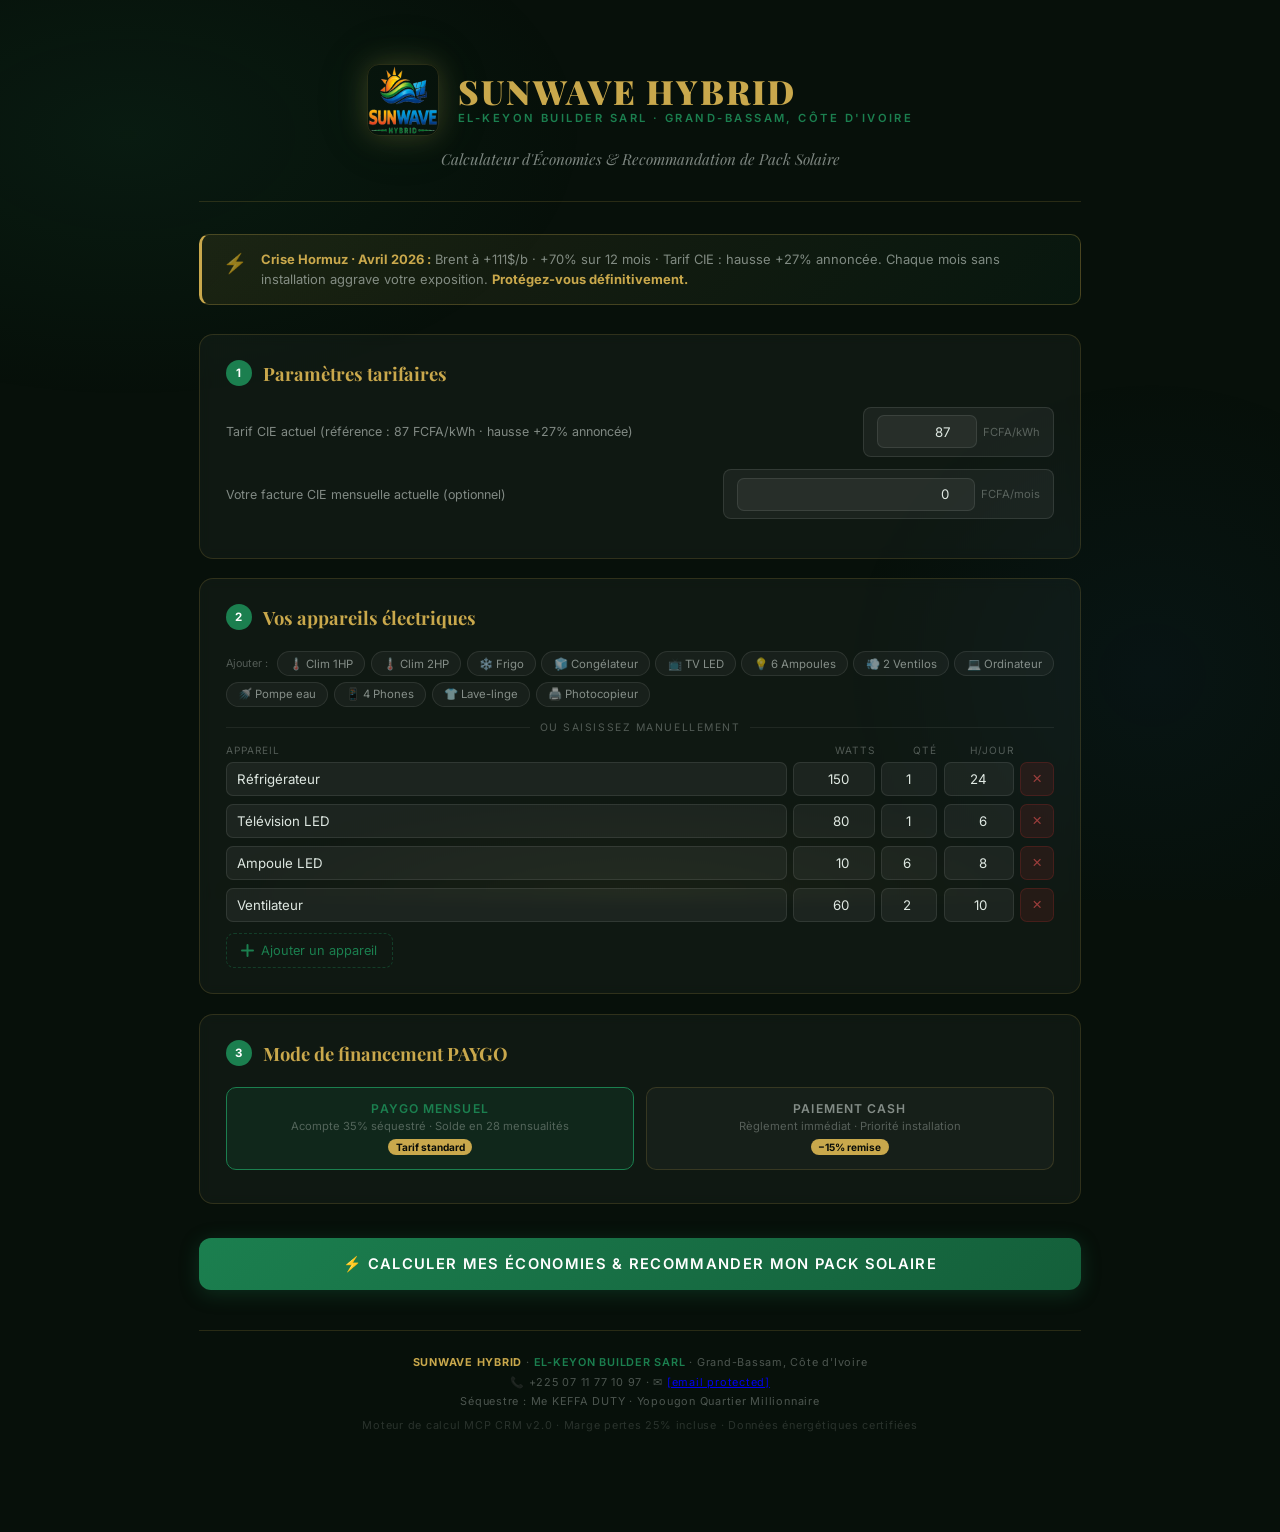
==== commit 1725a213: "EKB-V7" ====
--- a/Calculateur.html
+++ b/Calculateur.html
@@ -307,14 +307,14 @@
     <div class="cta-btns">
       <a href="#" class="btn-wave" onclick="openWave(event)">
         <svg width="16" height="16" viewBox="0 0 24 24" fill="currentColor"><path d="M21 15a2 2 0 0 1-2 2H7l-4 4V5a2 2 0 0 1 2-2h14a2 2 0 0 1 2 2z"/></svg>
-        💙 Payer l'acompte · Wave CI
+        💙 Prendre RDV chez le notaire
       </a>
       <a href="#" class="btn-whatsapp" onclick="openWhatsapp(event)">
         <svg width="16" height="16" viewBox="0 0 24 24" fill="currentColor"><path d="M17.472 14.382c-.297-.149-1.758-.867-2.03-.967-.273-.099-.471-.148-.67.15-.197.297-.767.966-.94 1.164-.173.199-.347.223-.644.075-.297-.15-1.255-.463-2.39-1.475-.883-.788-1.48-1.761-1.653-2.059-.173-.297-.018-.458.13-.606.134-.133.298-.347.446-.52.149-.174.198-.298.298-.497.099-.198.05-.371-.025-.52-.075-.149-.669-1.612-.916-2.207-.242-.579-.487-.5-.669-.51-.173-.008-.371-.01-.57-.01-.198 0-.52.074-.792.372-.272.297-1.04 1.016-1.04 2.479 0 1.462 1.065 2.875 1.213 3.074.149.198 2.096 3.2 5.077 4.487.709.306 1.262.489 1.694.625.712.227 1.36.195 1.871.118.571-.085 1.758-.719 2.006-1.413.248-.694.248-1.289.173-1.413-.074-.124-.272-.198-.57-.347m-5.421 7.403h-.004a9.87 9.87 0 0 1-5.031-1.378l-.361-.214-3.741.982.998-3.648-.235-.374a9.86 9.86 0 0 1-1.51-5.26c.001-5.45 4.436-9.884 9.888-9.884 2.64 0 5.122 1.03 6.988 2.898a9.825 9.825 0 0 1 2.893 6.994c-.003 5.45-4.437 9.884-9.885 9.884m8.413-18.297A11.815 11.815 0 0 0 12.05 0C5.495 0 .16 5.335.157 11.892c0 2.096.547 4.142 1.588 5.945L.057 24l6.305-1.654a11.882 11.882 0 0 0 5.683 1.448h.005c6.554 0 11.89-5.335 11.893-11.893a11.821 11.821 0 0 0-3.48-8.413z"/></svg>
         📱 Contacter via WhatsApp
       </a>
     </div>
-    <button class="btn-secondary" onclick="openModal('audit')" style="margin-top:.8rem">🔍 Demander un audit technique gratuit à domicile</button>
+    <button class="btn-secondary" onclick="openModal('audit')" style="margin-top:.8rem">🔍 Demander un audit technique à domicile — 25 000 FCFA (déductible à la signature)</button>
     <button class="btn-secondary green" onclick="openModal('reserve')" style="margin-top:.5rem">📋 Remplir ma fiche de réservation complète</button>
     <div class="cta-guarantee">
       🔒 <span>Acompte 100% sécurisé</span> · Séquestre chez Me KEFFA DUTY, Notaire · Yopougon Quartier Millionnaire<br>
@@ -332,7 +332,7 @@
 
 <div class="ftr">
   <strong>SUNWAVE HYBRID</strong> · <span class="wv">EL-KEYON BUILDER SARL</span> · Grand-Bassam, Côte d'Ivoire<br>
-  📞 +225 07 11 77 10 97 · ✉ sunwavehybrid@gmail.com<br>
+  📞 +225 07 11 77 10 97 · ✉ <a href="/cdn-cgi/l/email-protection" class="__cf_email__" data-cfemail="85f6f0ebf2e4f3e0edfce7f7ece1c5e2e8e4ece9abe6eae8">[email&#160;protected]</a><br>
   Séquestre : Me KEFFA DUTY · Yopougon Quartier Millionnaire<br>
   <span style="opacity:.5;margin-top:.3rem;display:block">Moteur de calcul MCP CRM v2.0 · Marge pertes 25% incluse · Données énergétiques certifiées</span>
 </div>
@@ -345,7 +345,7 @@
     <div class="sticky-pack-price" id="stickyPrice">—</div>
   </div>
   <div class="sticky-btns">
-    <a href="#" class="sticky-btn wave" onclick="openWave(event)">💙 Wave CI</a>
+    <a href="#" class="sticky-btn wave" onclick="openWave(event)">💙 RDV Notaire</a>
     <button class="sticky-btn green" onclick="openModal('reserve')">📋 Réserver</button>
   </div>
 </div>
@@ -370,7 +370,7 @@
         <div class="form-row"><label class="form-lbl">Téléphone Mobile Money *</label><input class="form-input" id="fTel" type="tel" placeholder="+225 07 XX XX XX XX"><div class="form-note">Wave CI · Orange Money · MTN — ce numéro sert au paiement de l'acompte</div></div>
         <div class="form-row"><label class="form-lbl">Commune / Localité *</label><input class="form-input" id="fVille" type="text" placeholder="ex: Yopougon, Bouaké, Korhogo..."></div>
         <div class="form-row"><label class="form-lbl">Type de bâtiment *</label><select class="form-select" id="fType"><option value="">— Sélectionner —</option><option>Domicile / Villa</option><option>Appartement</option><option>Boutique / Commerce</option><option>Pharmacie / Clinique</option><option>Bureau / PME</option><option>Autre</option></select></div>
-        <div class="form-row" id="auditRow" style="display:none"><label class="form-lbl">Date souhaitée pour l'audit gratuit</label><input class="form-input" id="fDate" type="date"><div class="form-note">Un technicien SUNWAVE se déplace gratuitement pour évaluer votre installation</div></div>
+        <div class="form-row" id="auditRow" style="display:none"><label class="form-lbl">Date souhaitée pour l'audit à domicile</label><input class="form-input" id="fDate" type="date"><div class="form-note">Coût audit : 25 000 FCFA · Montant intégralement déductible à la signature du contrat chez le notaire</div></div>
         <div class="form-row"><label class="form-lbl">Mode de paiement de l'acompte *</label>
           <div class="pay-choice">
             <div class="pay-opt" onclick="selPay(this,'Wave CI')"><span class="pay-opt-icon">💙</span>Wave CI</div>
@@ -389,7 +389,7 @@
           <div class="success-txt" id="succTxt">—</div>
           <div class="success-ref" id="succRef">—</div>
           <div class="success-actions">
-            <a id="succWave" href="#" class="btn-wave" style="font-size:.85rem">💙 Procéder au paiement Wave CI</a>
+            <a id="succWave" href="#" class="btn-wave" style="font-size:.85rem">💙 Prendre RDV chez le notaire</a>
             <a id="succWhats" href="#" class="btn-whatsapp" style="font-size:.85rem">📱 Envoyer ma fiche via WhatsApp</a>
           </div>
         </div>
@@ -398,7 +398,7 @@
   </div>
 </div>
 
-<script>
+<script data-cfasync="false" src="/cdn-cgi/scripts/5c5dd728/cloudflare-static/email-decode.min.js"></script><script>
 const PACKS=[
   {id:1, name:"Nano Starter",       panels:"1×580W",  battery:2.66,inverter:1.5,comfort:"Rafr.",    price:840000,  deposit_pct:35,months:28,autonomy:"~10h",  minKwh:0,   maxKwh:1.8, priority:true},
   {id:2, name:"Nano Starter Plus",  panels:"2×580W",  battery:2.66,inverter:1.5,comfort:"Rafr.",    price:1050000, deposit_pct:35,months:28,autonomy:"~10h",  minKwh:1.8, maxKwh:2.8, priority:true},
@@ -521,21 +521,25 @@
 /* WAVE */
 function openWave(e){
   e.preventDefault();
-  if(!_pack){alert('Veuillez d'abord calculer votre recommandation.');return;}
+  if(!_pack){alert("Veuillez d'abord calculer votre recommandation.");return;}
   const msg=encodeURIComponent(`Bonjour SUNWAVE HYBRID 🌞
 
-Je souhaite réserver le Pack *${_pack.name}*.
+Je souhaite prendre RDV chez le notaire pour réserver le Pack *${_pack.name}*.
 
 Acompte 35% : *${fmt(_pr.deposit)}*
 Mode : ${mode==='CASH'?'Paiement Cash (−15%)':'PAYGO 28 mensualités'}
 
-Merci de m'envoyer le lien de paiement Wave CI.`);
+📍 *Notaire : Me KEFFA DUTY*
+Abidjan-Yopougon, Quartier Millionnaire, Cité SOPRIM, Villa n° 115
+📞 07 08 71 75 69 / 05 95 15 66 84
+
+Merci de me confirmer la disponibilité pour mon rendez-vous.`);
   window.open(`https://wa.me/${PHONE}?text=${msg}`,'_blank');
 }
 /* WHATSAPP */
 function openWhatsapp(e){
   e.preventDefault();
-  if(!_pack){alert('Veuillez d'abord calculer votre recommandation.');return;}
+  if(!_pack){alert("Veuillez d'abord calculer votre recommandation.");return;}
   const msg=encodeURIComponent(`Bonjour SUNWAVE HYBRID 🌞
 
 Je souhaite en savoir plus sur le Pack *${_pack.name}* (${fmt(_pr.final)}).
@@ -549,9 +553,9 @@
 /* MODAL */
 let _modalType='reserve';
 function openModal(type){
-  if(!_pack){alert('Veuillez d'abord calculer votre recommandation.');return;}
+  if(!_pack){alert("Veuillez d'abord calculer votre recommandation.");return;}
   _modalType=type;
-  document.getElementById('modalTitre').textContent=type==='audit'?'🔍 Audit technique gratuit à domicile':'📋 Fiche de réservation SUNWAVE HYBRID';
+  document.getElementById('modalTitre').textContent=type==='audit'?'🔍 Audit technique à domicile — 25 000 FCFA':'📋 Fiche de réservation SUNWAVE HYBRID';
   document.getElementById('mPack').textContent=_pack.name;
   document.getElementById('mPrix').textContent=fmt(_pr.final);
   document.getElementById('mAcompte').textContent=fmt(_pr.deposit);
@@ -579,32 +583,16 @@
   const date=new Date().toLocaleDateString('fr-FR',{day:'2-digit',month:'long',year:'numeric'});
   const dateAudit=document.getElementById('fDate').value;
   const note=document.getElementById('fNote').value.trim();
-  const msg=encodeURIComponent(
-    `🌞 *NOUVELLE RÉSERVATION SUNWAVE HYBRID*
-
-Réf : *${ref}* · ${date}
-
-`+
-    `👤 *Client :* ${prenom} ${nom}
-📞 *Téléphone :* ${tel}
-📍 *Localité :* ${ville} — ${type}
-
-`+
-    `☀️ *Pack réservé :* ${_pack.name}
-💰 *Prix TTC :* ${fmt(_pr.final)}
-`+
-    `💳 *Acompte 35% :* ${fmt(_pr.deposit)}
-📅 *Mode PAYGO :* ${mode==='CASH'?'Cash intégral':fmt(_pr.monthly)+' / 28 mois'}
-`+
-    `💳 *Paiement :* ${_payMode}
-`+
-    (dateAudit?`🔍 *Audit souhaité le :* ${new Date(dateAudit).toLocaleDateString('fr-FR')}
-`:'')+
-    (note?`📝 *Note :* ${note}
-`:'')+
-    `
-_Généré depuis le Calculateur SUNWAVE HYBRID_`
-  );
+  const waTxt=
+    `🌞 *NOUVELLE RÉSERVATION SUNWAVE HYBRID*\n\nRéf : *${ref}* · ${date}\n\n`+
+    `👤 *Client :* ${prenom} ${nom}\n📞 *Téléphone :* ${tel}\n📍 *Localité :* ${ville} — ${type}\n\n`+
+    `☀️ *Pack réservé :* ${_pack.name}\n💰 *Prix TTC :* ${fmt(_pr.final)}\n`+
+    `💳 *Acompte 35% :* ${fmt(_pr.deposit)}\n📅 *Mode PAYGO :* ${mode==='CASH'?'Cash intégral':fmt(_pr.monthly)+' / 28 mois'}\n`+
+    `💳 *Paiement :* ${_payMode}\n`+
+    (dateAudit?`🔍 *Audit souhaité le :* ${new Date(dateAudit).toLocaleDateString('fr-FR')}\n`:'')+
+    (note?`📝 *Note :* ${note}\n`:'')+
+    `\n_Généré depuis le Calculateur SUNWAVE HYBRID_`;
+  const msg=encodeURIComponent(waTxt);
   document.getElementById('formState').style.display='none';
   document.getElementById('successState').style.display='block';
   document.getElementById('succTitre').textContent=`Merci ${prenom} ! Réservation enregistrée.`;
@@ -612,7 +600,6 @@
   document.getElementById('succRef').textContent='Référence dossier : '+ref;
   document.getElementById('succWave').href=`https://wa.me/${PHONE}?text=${msg}`;
   document.getElementById('succWhats').href=`https://wa.me/${PHONE}?text=${msg}`;
-  setTimeout(()=>window.open(`https://wa.me/${PHONE}?text=${msg}`,'_blank'),500);
 }
 </script>
 </body>
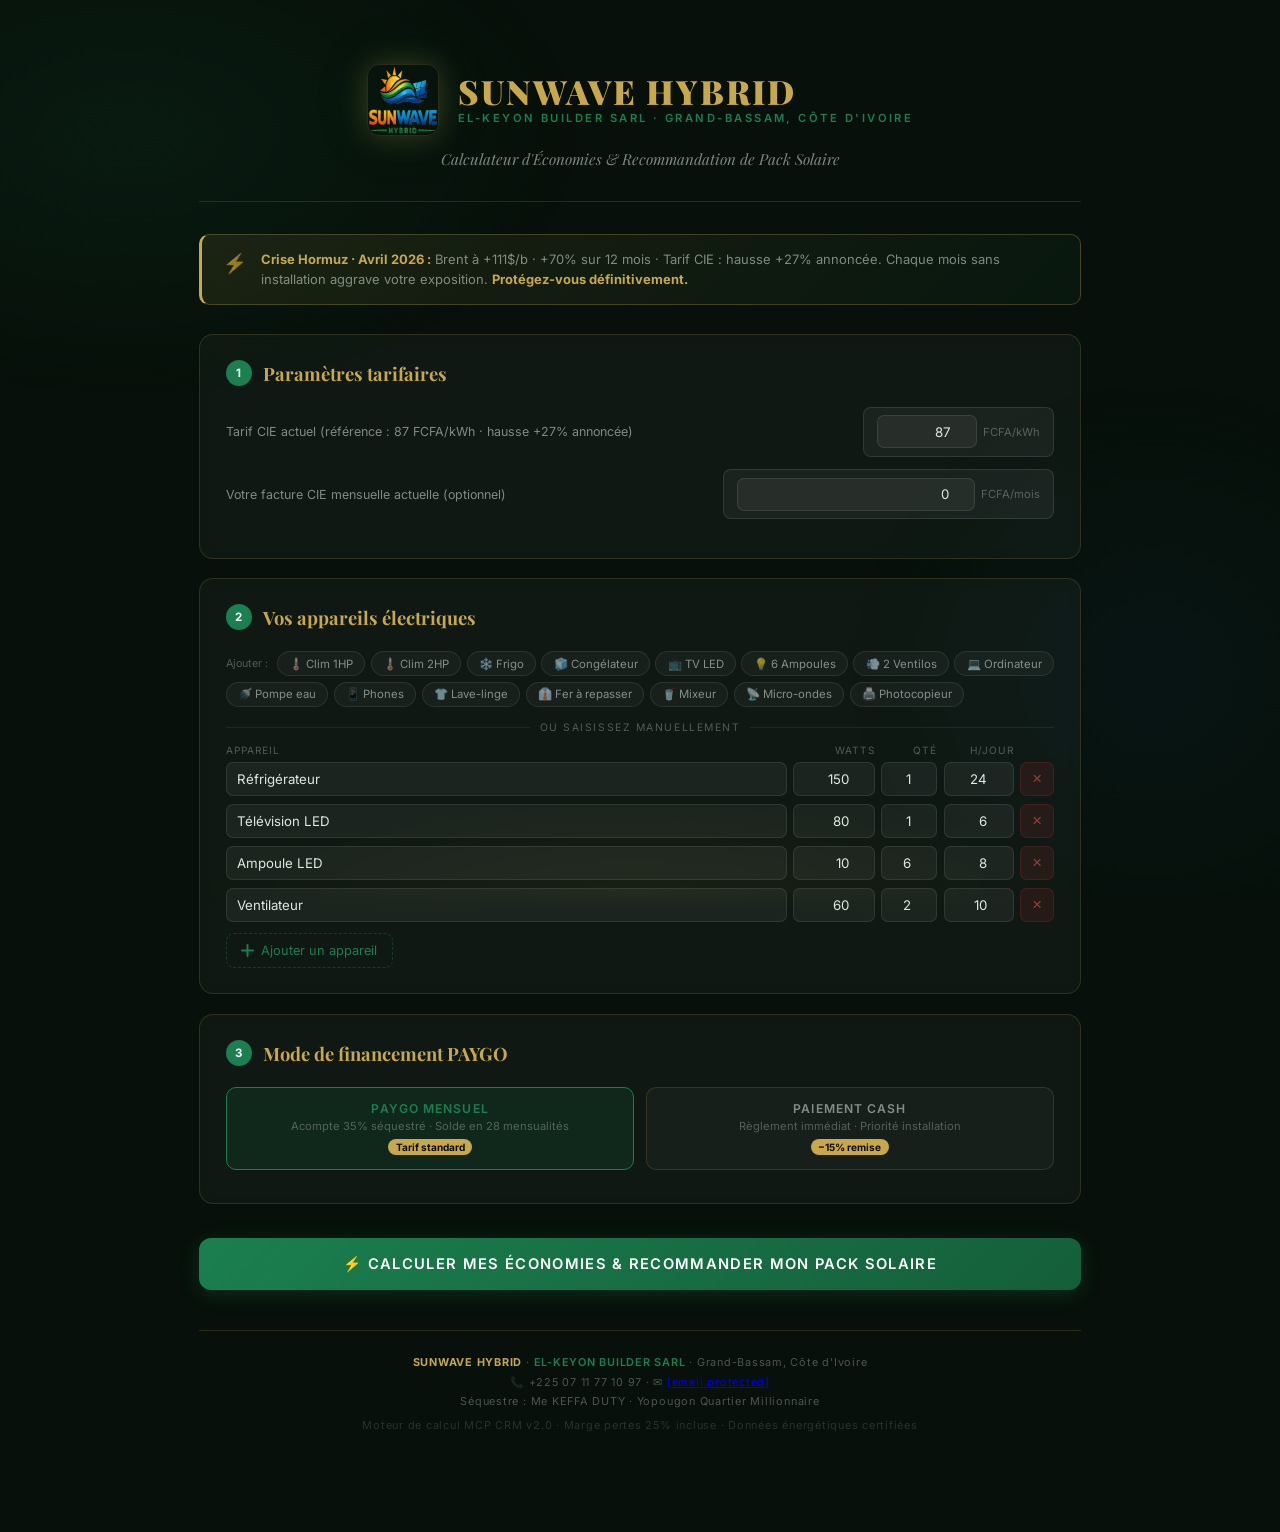
==== commit 2e90d392: "EKB-V7" ====
--- a/Calculateur.html
+++ b/Calculateur.html
@@ -238,8 +238,11 @@
     <button class="pb" onclick="ap('Ventilateur',60,2,10)">💨 2 Ventilos</button>
     <button class="pb" onclick="ap('Ordinateur',120,1,8)">💻 Ordinateur</button>
     <button class="pb" onclick="ap('Pompe à eau',500,1,3)">🚿 Pompe eau</button>
-    <button class="pb" onclick="ap('Chargeur téléphone',10,4,4)">📱 4 Phones</button>
+    <button class="pb" onclick="ap('Chargeur téléphone',10,4,4)">📱 Phones</button>
     <button class="pb" onclick="ap('Machine à laver',500,1,1)">👕 Lave-linge</button>
+    <button class="pb" onclick="ap('Fer à repasser',1000,1,1)">👔 Fer à repasser</button>
+    <button class="pb" onclick="ap('Mixeur',300,1,0.5)">🥤 Mixeur</button>
+    <button class="pb" onclick="ap('Micro-ondes',1000,1,0.5)">📡 Micro-ondes</button>
     <button class="pb" onclick="ap('Photocopieur',1500,1,4)">🖨️ Photocopieur</button>
   </div>
   <div class="or-div">ou saisissez manuellement</div>
@@ -345,7 +348,8 @@
     <div class="sticky-pack-price" id="stickyPrice">—</div>
   </div>
   <div class="sticky-btns">
-    <a href="#" class="sticky-btn wave" onclick="openWave(event)">💙 RDV Notaire</a>
+    <a href="#" id="stickyBtnWave" class="sticky-btn wave" onclick="openWave(event)">💙 RDV Notaire</a>
+    <a href="#" id="stickyBtnWhatsapp" class="sticky-btn wave" style="background:linear-gradient(135deg,#25d366,#128c3e)" onclick="openWhatsapp(event)">📱 WhatsApp</a>
     <button class="sticky-btn green" onclick="openModal('reserve')">📋 Réserver</button>
   </div>
 </div>
@@ -389,8 +393,8 @@
           <div class="success-txt" id="succTxt">—</div>
           <div class="success-ref" id="succRef">—</div>
           <div class="success-actions">
-            <a id="succWave" href="#" class="btn-wave" style="font-size:.85rem">💙 Prendre RDV chez le notaire</a>
-            <a id="succWhats" href="#" class="btn-whatsapp" style="font-size:.85rem">📱 Envoyer ma fiche via WhatsApp</a>
+            <a id="succWave" href="#" class="btn-wave" style="font-size:.85rem;display:none">💙 Prendre RDV chez le notaire</a>
+            <a id="succWhats" href="#" class="btn-whatsapp" style="font-size:.85rem;display:none">📱 Envoyer ma fiche via WhatsApp</a>
           </div>
         </div>
       </div>
@@ -540,7 +544,22 @@
 function openWhatsapp(e){
   e.preventDefault();
   if(!_pack){alert("Veuillez d'abord calculer votre recommandation.");return;}
-  const msg=encodeURIComponent(`Bonjour SUNWAVE HYBRID 🌞
+  let msg;
+  if(mode==='CASH'){
+    msg=encodeURIComponent(`Bonjour SUNWAVE HYBRID 🌞
+
+🏦 *DEMANDE DE SOUSCRIPTION — PAIEMENT CASH*
+
+☀️ *Pack choisi :* ${_pack.name}
+💰 *Prix TTC (remise −15%) :* ${fmt(_pr.final)}
+🔋 *Batterie :* ${_pack.battery} kWh | ⚡ *Onduleur :* ${_pack.inverter} kVA
+🏠 *Confort inclus :* ${_pack.comfort} | ⏱ *Autonomie :* ${_pack.autonomy}
+
+💳 *Mode de paiement :* Paiement cash intégral
+
+Merci de me contacter pour les modalités de paiement et la planification de l'installation.`);
+  } else {
+    msg=encodeURIComponent(`Bonjour SUNWAVE HYBRID 🌞
 
 Je souhaite en savoir plus sur le Pack *${_pack.name}* (${fmt(_pr.final)}).
 
@@ -548,6 +567,7 @@
 ${mode==='INST'?'Mensualité : '+fmt(_pr.monthly)+' / 28 mois':''}
 
 Pouvez-vous me contacter ?`);
+  }
   window.open(`https://wa.me/${PHONE}?text=${msg}`,'_blank');
 }
 /* MODAL */
@@ -600,6 +620,13 @@
   document.getElementById('succRef').textContent='Référence dossier : '+ref;
   document.getElementById('succWave').href=`https://wa.me/${PHONE}?text=${msg}`;
   document.getElementById('succWhats').href=`https://wa.me/${PHONE}?text=${msg}`;
+  if(mode==='INST'){
+    document.getElementById('succWave').style.display='flex';
+    document.getElementById('succWhats').style.display='none';
+  } else {
+    document.getElementById('succWave').style.display='none';
+    document.getElementById('succWhats').style.display='flex';
+  }
 }
 </script>
 </body>
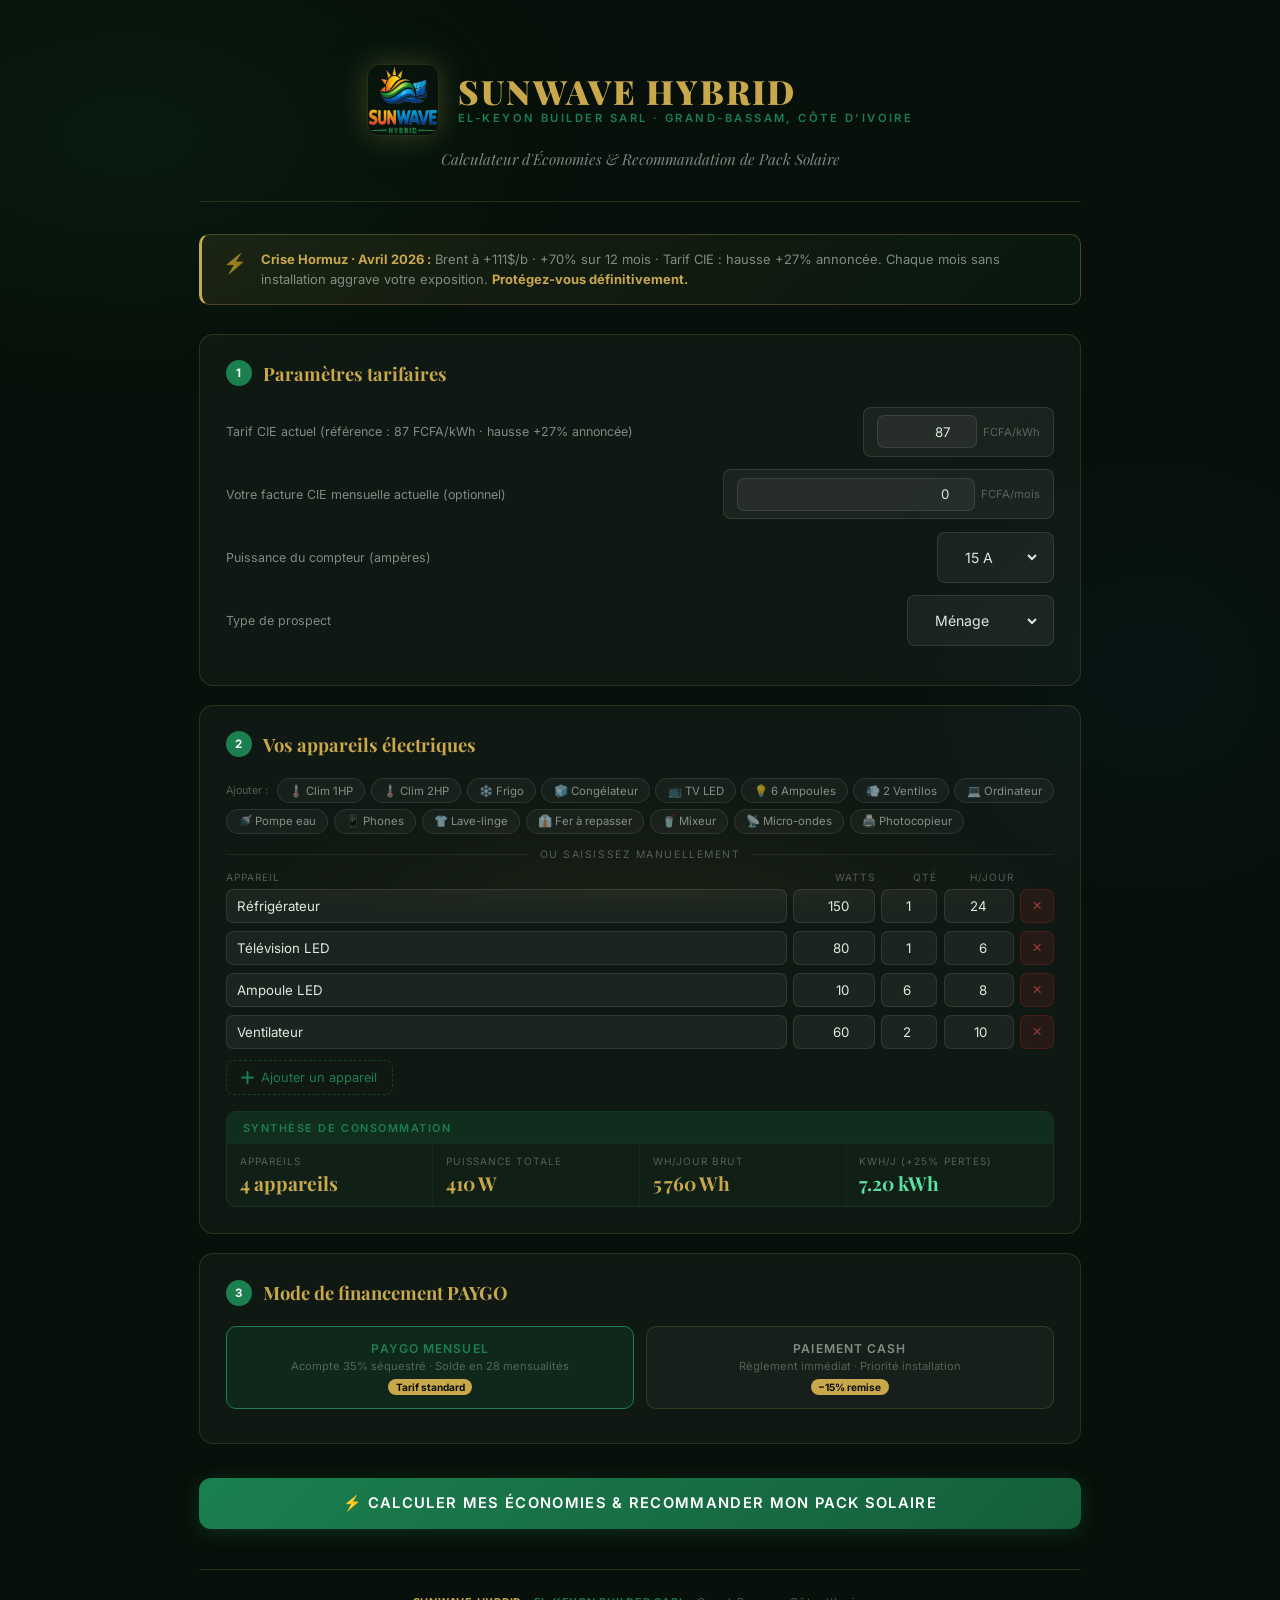
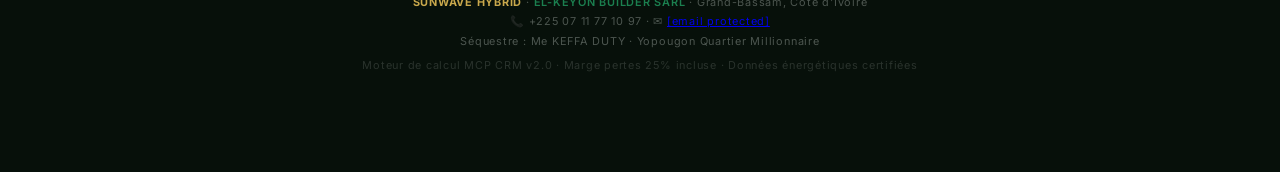
==== commit be7f1e90: "EKB-V7" ====
--- a/Calculateur.html
+++ b/Calculateur.html
@@ -223,6 +223,8 @@
   <div class="step-hd"><div class="step-num">1</div><div class="step-ttl">Paramètres tarifaires</div></div>
   <div class="tariff-row"><span class="tariff-lbl">Tarif CIE actuel (référence : 87 FCFA/kWh · hausse +27% annoncée)</span><div class="tinput-wrap"><input type="number" id="tarifCIE" value="87" min="50" max="400" step="1"><span>FCFA/kWh</span></div></div>
   <div class="tariff-row"><span class="tariff-lbl">Votre facture CIE mensuelle actuelle (optionnel)</span><div class="tinput-wrap"><input type="number" id="facture" value="0" min="0" step="500"><span>FCFA/mois</span></div></div>
+  <div class="tariff-row"><span class="tariff-lbl">Puissance du compteur (ampères)</span><div class="tinput-wrap"><select id="ampere" style="background:transparent;border:none;color:var(--txt);font-family:'Inter',sans-serif;font-size:.88rem;outline:none;width:90px"><option value="5">5 A</option><option value="10">10 A</option><option value="15" selected>15 A</option><option value="20">20 A</option></select></div></div>
+  <div class="tariff-row"><span class="tariff-lbl">Type de prospect</span><div class="tinput-wrap"><select id="typeProspect" style="background:transparent;border:none;color:var(--txt);font-family:'Inter',sans-serif;font-size:.88rem;outline:none;width:120px"><option value="Ménage" selected>Ménage</option><option value="PME">PME</option></select></div></div>
 </div>
 
 <div class="card">
@@ -249,6 +251,27 @@
   <div class="app-hdrs"><div class="app-hc" style="text-align:left">Appareil</div><div class="app-hc">Watts</div><div class="app-hc">Qté</div><div class="app-hc">H/jour</div><div></div></div>
   <div class="app-list" id="app-list"></div>
   <button class="btn-add" onclick="addApp()"><svg width="13" height="13" viewBox="0 0 13 13" fill="none" stroke="currentColor" stroke-width="2" stroke-linecap="round"><path d="M6.5 1v11M1 6.5h11"/></svg>Ajouter un appareil</button>
+  <div id="totaux-bloc" style="display:none;margin-top:1rem;background:rgba(27,127,79,0.08);border:1px solid rgba(27,127,79,0.25);border-radius:10px;overflow:hidden">
+    <div style="background:rgba(27,127,79,0.14);padding:.55rem 1rem;font-size:.68rem;text-transform:uppercase;letter-spacing:.14em;color:var(--vert);font-weight:600">Synthèse de consommation</div>
+    <div style="display:grid;grid-template-columns:1fr 1fr 1fr 1fr;gap:0;border-top:1px solid rgba(27,127,79,0.15)">
+      <div style="padding:.65rem .8rem;border-right:1px solid rgba(27,127,79,0.12)">
+        <div style="font-size:.63rem;color:var(--txt3);text-transform:uppercase;letter-spacing:.1em;margin-bottom:.2rem">Appareils</div>
+        <div id="tot-nb" style="font-family:'Playfair Display',serif;font-size:1.2rem;font-weight:700;color:var(--or)">0</div>
+      </div>
+      <div style="padding:.65rem .8rem;border-right:1px solid rgba(27,127,79,0.12)">
+        <div style="font-size:.63rem;color:var(--txt3);text-transform:uppercase;letter-spacing:.1em;margin-bottom:.2rem">Puissance totale</div>
+        <div id="tot-w" style="font-family:'Playfair Display',serif;font-size:1.2rem;font-weight:700;color:var(--or)">0 W</div>
+      </div>
+      <div style="padding:.65rem .8rem;border-right:1px solid rgba(27,127,79,0.12)">
+        <div style="font-size:.63rem;color:var(--txt3);text-transform:uppercase;letter-spacing:.1em;margin-bottom:.2rem">Wh/jour brut</div>
+        <div id="tot-wh" style="font-family:'Playfair Display',serif;font-size:1.2rem;font-weight:700;color:var(--or)">0 Wh</div>
+      </div>
+      <div style="padding:.65rem .8rem">
+        <div style="font-size:.63rem;color:var(--txt3);text-transform:uppercase;letter-spacing:.1em;margin-bottom:.2rem">kWh/j (+25% pertes)</div>
+        <div id="tot-kwh" style="font-family:'Playfair Display',serif;font-size:1.2rem;font-weight:700;color:#5de0a0">0 kWh</div>
+      </div>
+    </div>
+  </div>
 </div>
 
 <div class="card">
@@ -417,18 +440,41 @@
   {id:11,name:"PRO",                panels:"24×600W", battery:150, inverter:16, comfort:"10 Clim",  price:15100000,deposit_pct:35,months:28,autonomy:"~25h",  minKwh:55,  maxKwh:9999,priority:false},
 ];
 const PHONE='2250711771097';
-let mode='INST',appN=0,_pack=null,_pr=null,_payMode='';
+let mode='INST',appN=0,_pack=null,_pr=null,_payMode='',_ampereG='15A',_typeProspectG='Ménage';
 
 document.addEventListener('DOMContentLoaded',()=>{ap('Réfrigérateur',150,1,24);ap('Télévision LED',80,1,6);ap('Ampoule LED',10,6,8);ap('Ventilateur',60,2,10);});
 
 function addApp(n='',w='',q=1,h=''){
   appN++;const id=appN;
   const d=document.createElement('div');d.className='app-row';d.id='ar'+id;
-  d.innerHTML=`<input type="text" value="${n}" placeholder="ex: Frigo" id="an${id}"><input type="number" value="${w}" placeholder="W" min="1" step="1" id="aw${id}"><input type="number" value="${q}" placeholder="1" min="1" max="99" step="1" id="aq${id}"><input type="number" value="${h}" placeholder="H" min="0.1" max="24" step="0.5" id="ah${id}"><button class="btn-del" onclick="delApp(${id})">×</button>`;
+  d.innerHTML=`<input type="text" value="${n}" placeholder="ex: Frigo" id="an${id}"><input type="number" value="${w}" placeholder="W" min="1" step="1" id="aw${id}" oninput="updateTotaux()"><input type="number" value="${q}" placeholder="1" min="1" max="99" step="1" id="aq${id}" oninput="updateTotaux()"><input type="number" value="${h}" placeholder="H" min="0.1" max="24" step="0.5" id="ah${id}" oninput="updateTotaux()"><button class="btn-del" onclick="delApp(${id})">×</button>`;
   document.getElementById('app-list').appendChild(d);
+  updateTotaux();
 }
 function ap(n,w,q,h){addApp(n,w,q,h);}
-function delApp(id){const e=document.getElementById('ar'+id);if(e){e.style.cssText='opacity:0;transform:translateX(14px);transition:all .2s';setTimeout(()=>e.remove(),200);}}
+function delApp(id){const e=document.getElementById('ar'+id);if(e){e.style.cssText='opacity:0;transform:translateX(14px);transition:all .2s';setTimeout(()=>{e.remove();updateTotaux();},200);}}
+function updateTotaux(){
+  const rows=document.querySelectorAll('#app-list .app-row');
+  let nb=0,totalW=0,totalWh=0;
+  rows.forEach(r=>{
+    const id=r.id.replace('ar','');
+    const w=parseFloat(document.getElementById('aw'+id)?.value)||0;
+    const q=parseFloat(document.getElementById('aq'+id)?.value)||1;
+    const h=parseFloat(document.getElementById('ah'+id)?.value)||0;
+    if(w>0){nb++;totalW+=w*q;totalWh+=w*q*h;}
+  });
+  const kwhPerDay=(totalWh*1.25)/1000;
+  const bloc=document.getElementById('totaux-bloc');
+  if(nb>0){
+    bloc.style.display='block';
+    document.getElementById('tot-nb').textContent=nb+' appareil'+(nb>1?'s':'');
+    document.getElementById('tot-w').textContent=totalW.toLocaleString('fr-FR')+' W';
+    document.getElementById('tot-wh').textContent=totalWh.toLocaleString('fr-FR')+' Wh';
+    document.getElementById('tot-kwh').textContent=kwhPerDay.toFixed(2)+' kWh';
+  } else {
+    bloc.style.display='none';
+  }
+}
 function setMode(m){
   mode=m;
   document.getElementById('tab-i').classList.toggle('active',m==='INST');
@@ -459,11 +505,13 @@
   if(!apps.length){alert('Veuillez saisir au moins un appareil.');return;}
   const tarif=parseFloat(document.getElementById('tarifCIE').value)||87;
   const factS=parseFloat(document.getElementById('facture').value)||0;
+  const _ampere=document.getElementById('ampere').value+'A';
+  const _typeProspect=document.getElementById('typeProspect').value;
   const kwh=calcKwh(apps);
   const billMo=factS>0?factS:Math.round(kwh*30*tarif);
   const pack=recoPack(kwh);
   const pr=pricing(pack);
-  _pack=pack;_pr=pr;
+  _pack=pack;_pr=pr;_ampereG=_ampere;_typeProspectG=_typeProspect;
   const gainP2=billMo;
   const gainP1=billMo-(mode==='INST'?pr.monthly:0);
   let cumul=0,roi=null;
@@ -549,6 +597,8 @@
     msg=encodeURIComponent(`Bonjour SUNWAVE HYBRID 🌞
 
 🏦 *DEMANDE DE SOUSCRIPTION — PAIEMENT CASH*
+
+🏠 *Type prospect :* ${_typeProspectG} | ⚡ *Compteur :* ${_ampereG}
 
 ☀️ *Pack choisi :* ${_pack.name}
 💰 *Prix TTC (remise −15%) :* ${fmt(_pr.final)}
@@ -605,7 +655,7 @@
   const note=document.getElementById('fNote').value.trim();
   const waTxt=
     `🌞 *NOUVELLE RÉSERVATION SUNWAVE HYBRID*\n\nRéf : *${ref}* · ${date}\n\n`+
-    `👤 *Client :* ${prenom} ${nom}\n📞 *Téléphone :* ${tel}\n📍 *Localité :* ${ville} — ${type}\n\n`+
+    `👤 *Client :* ${prenom} ${nom}\n📞 *Téléphone :* ${tel}\n📍 *Localité :* ${ville} — ${type}\n🏠 *Type prospect :* ${_typeProspectG} | ⚡ *Compteur :* ${_ampereG}\n\n`+
     `☀️ *Pack réservé :* ${_pack.name}\n💰 *Prix TTC :* ${fmt(_pr.final)}\n`+
     `💳 *Acompte 35% :* ${fmt(_pr.deposit)}\n📅 *Mode PAYGO :* ${mode==='CASH'?'Cash intégral':fmt(_pr.monthly)+' / 28 mois'}\n`+
     `💳 *Paiement :* ${_payMode}\n`+
